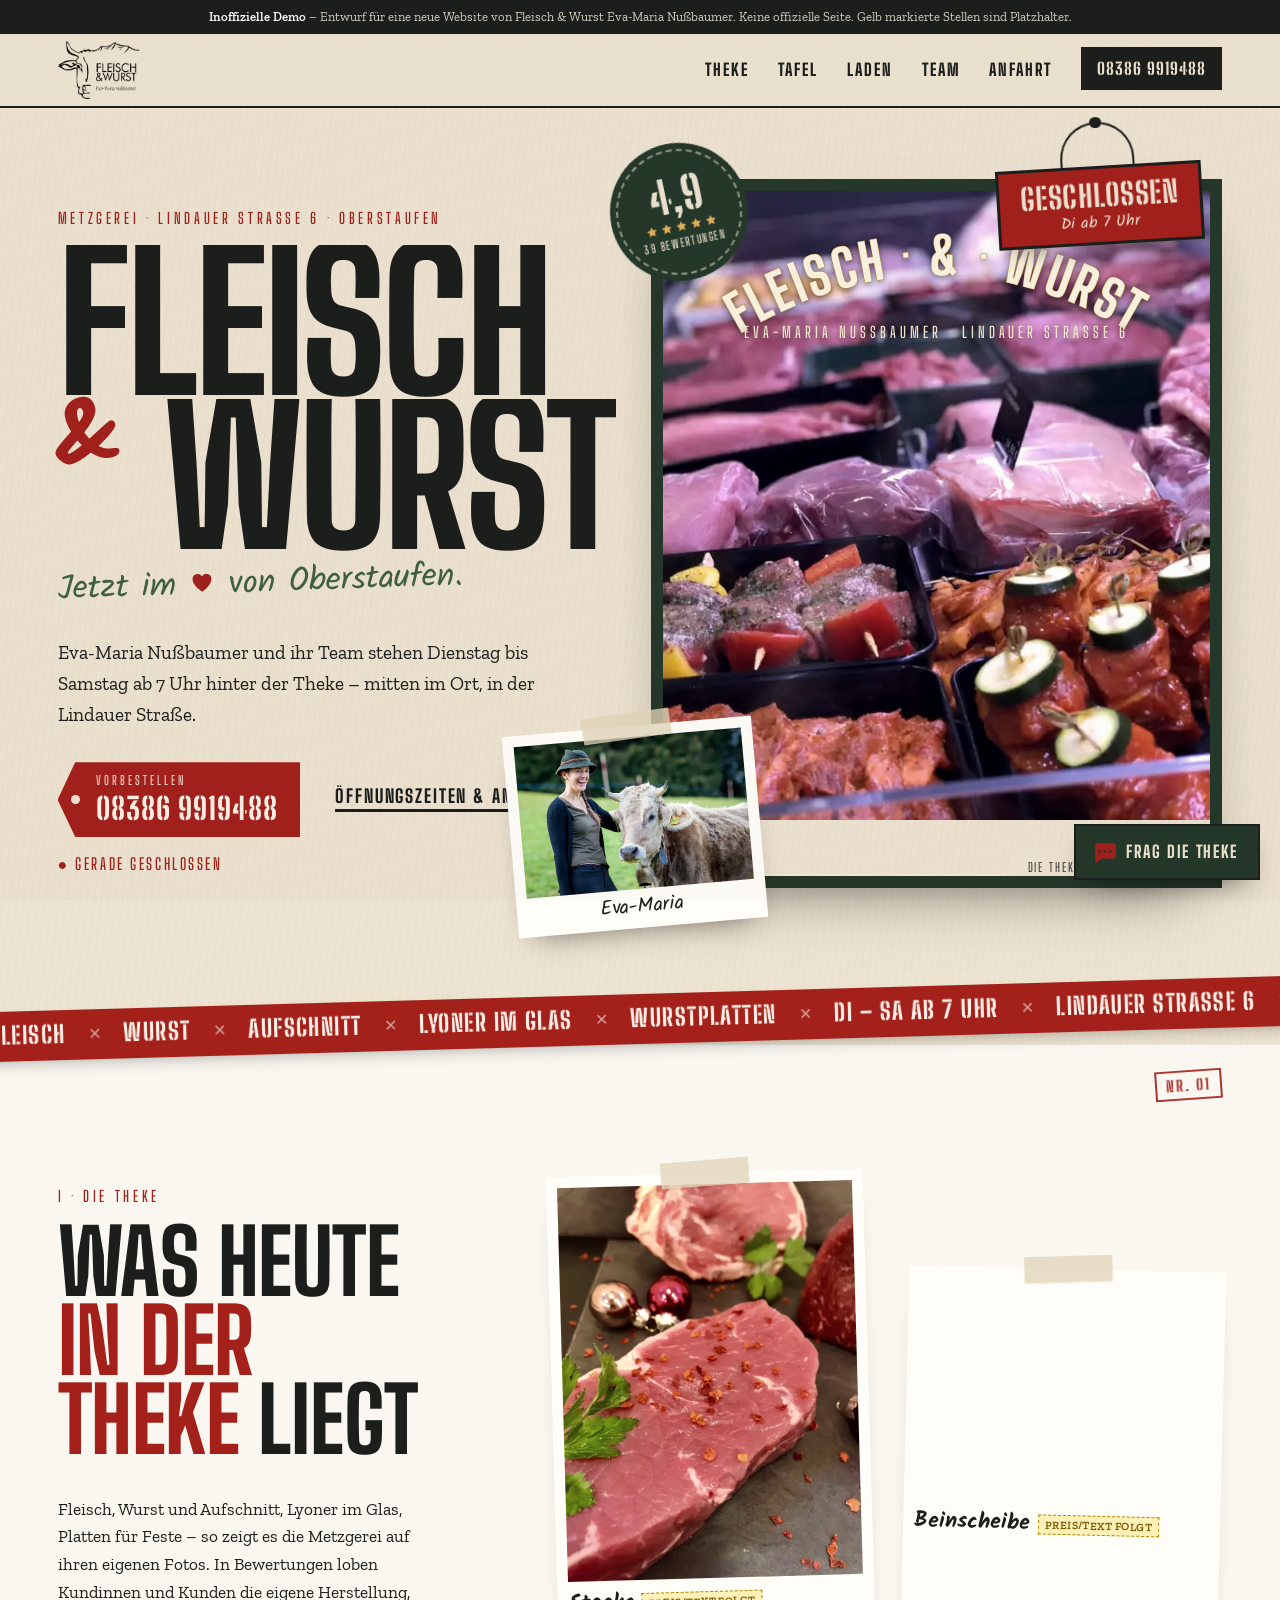
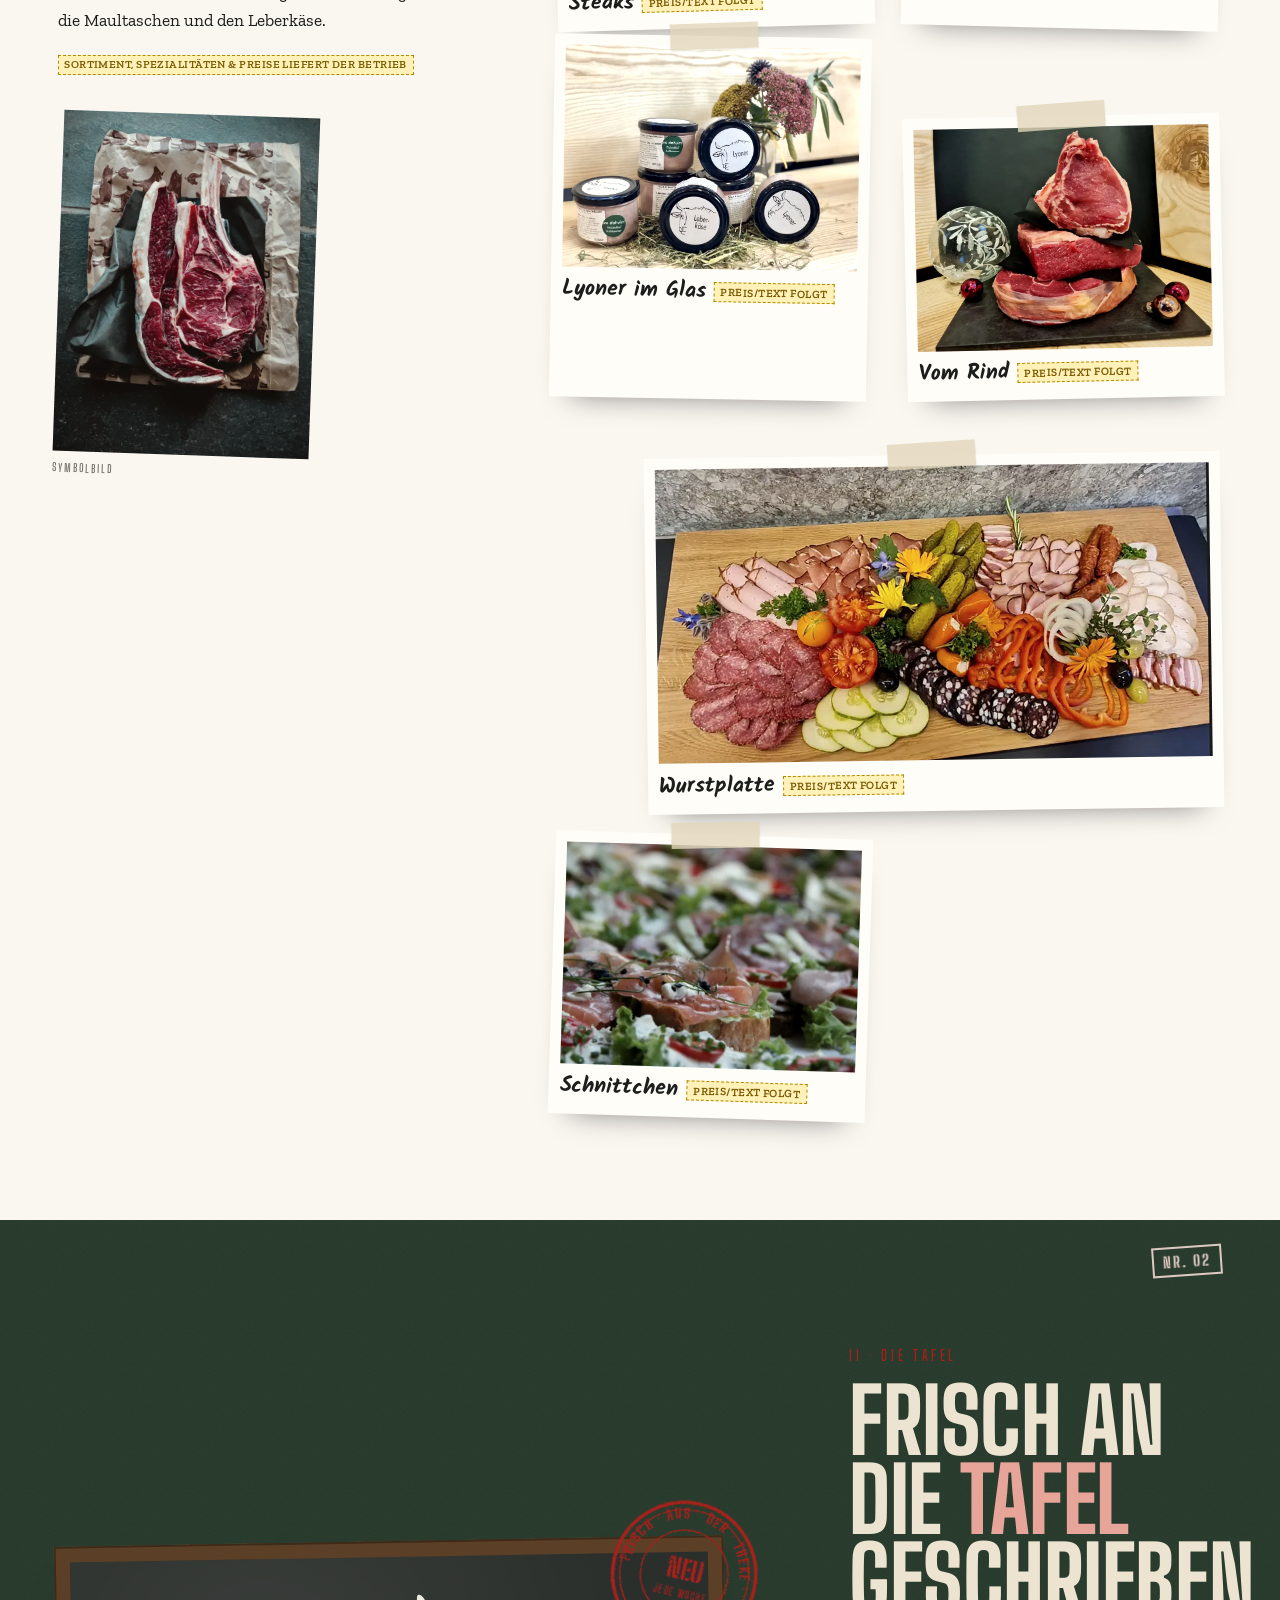
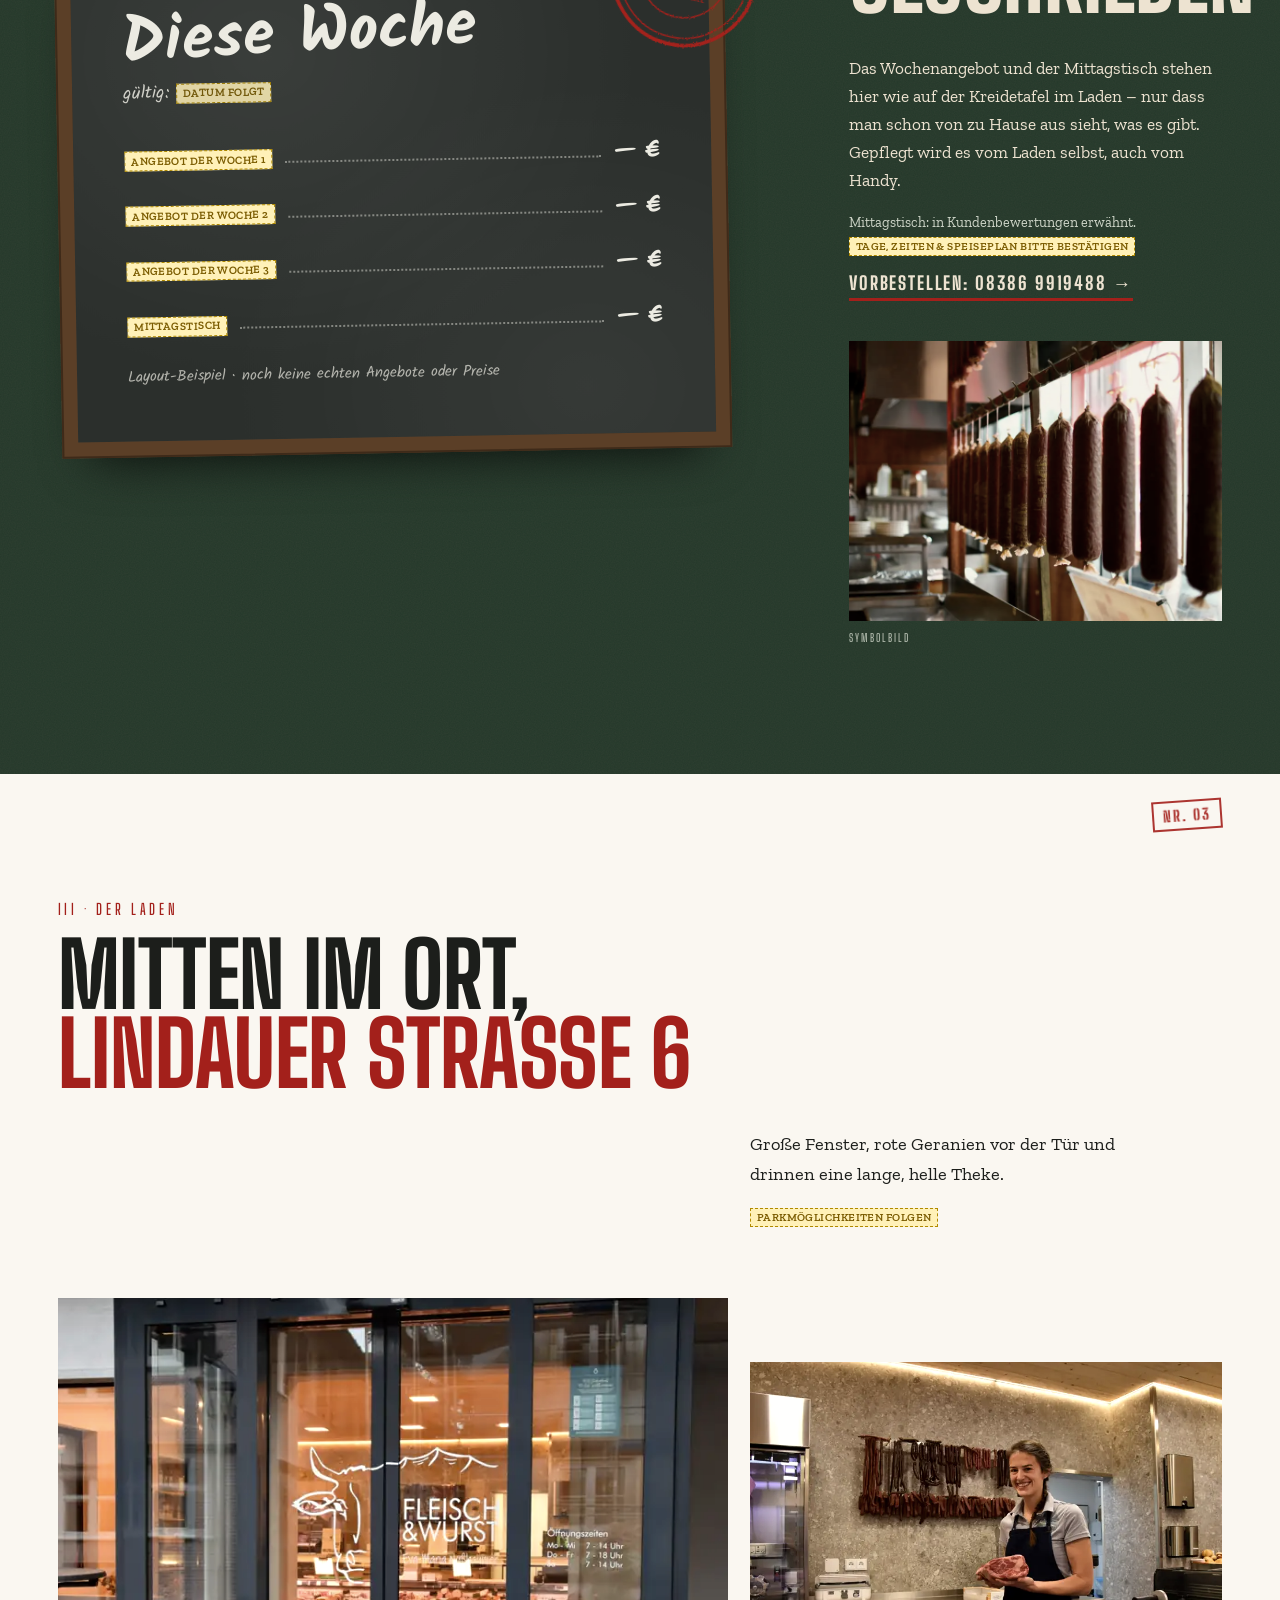
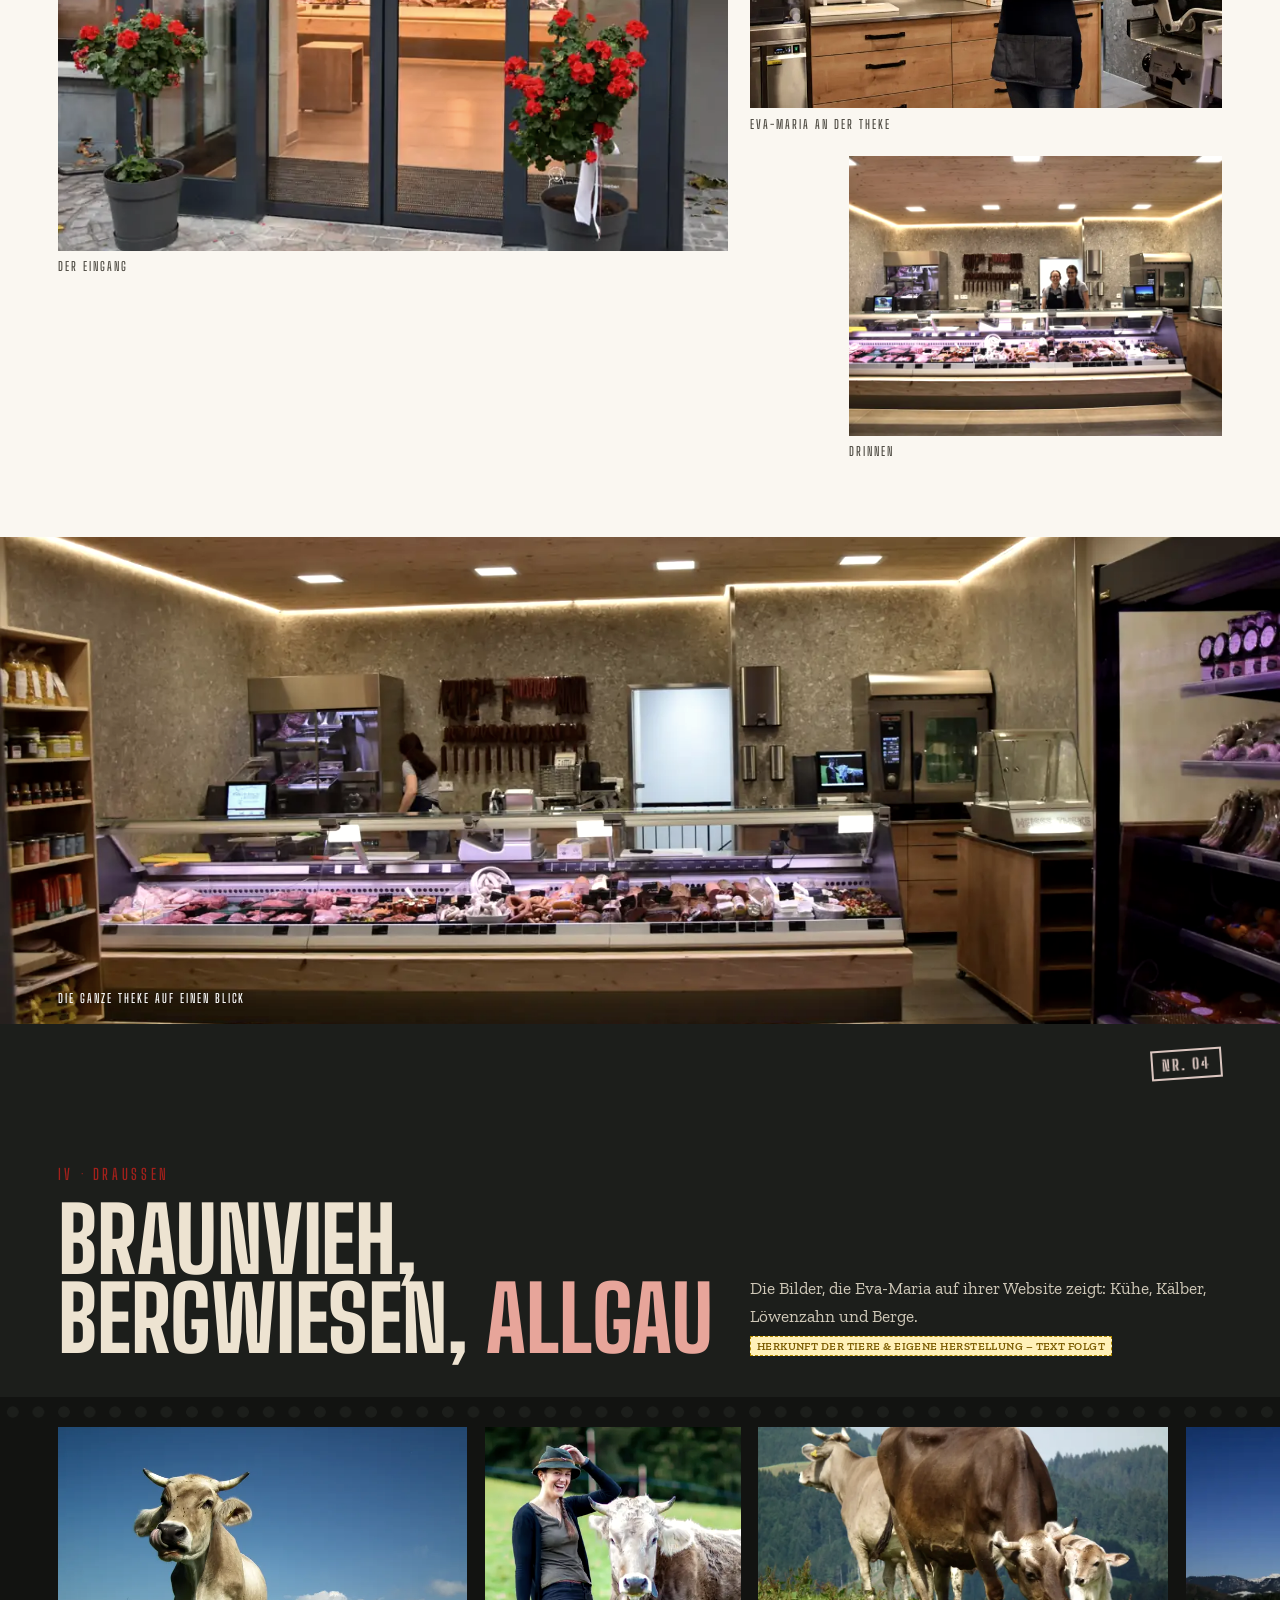
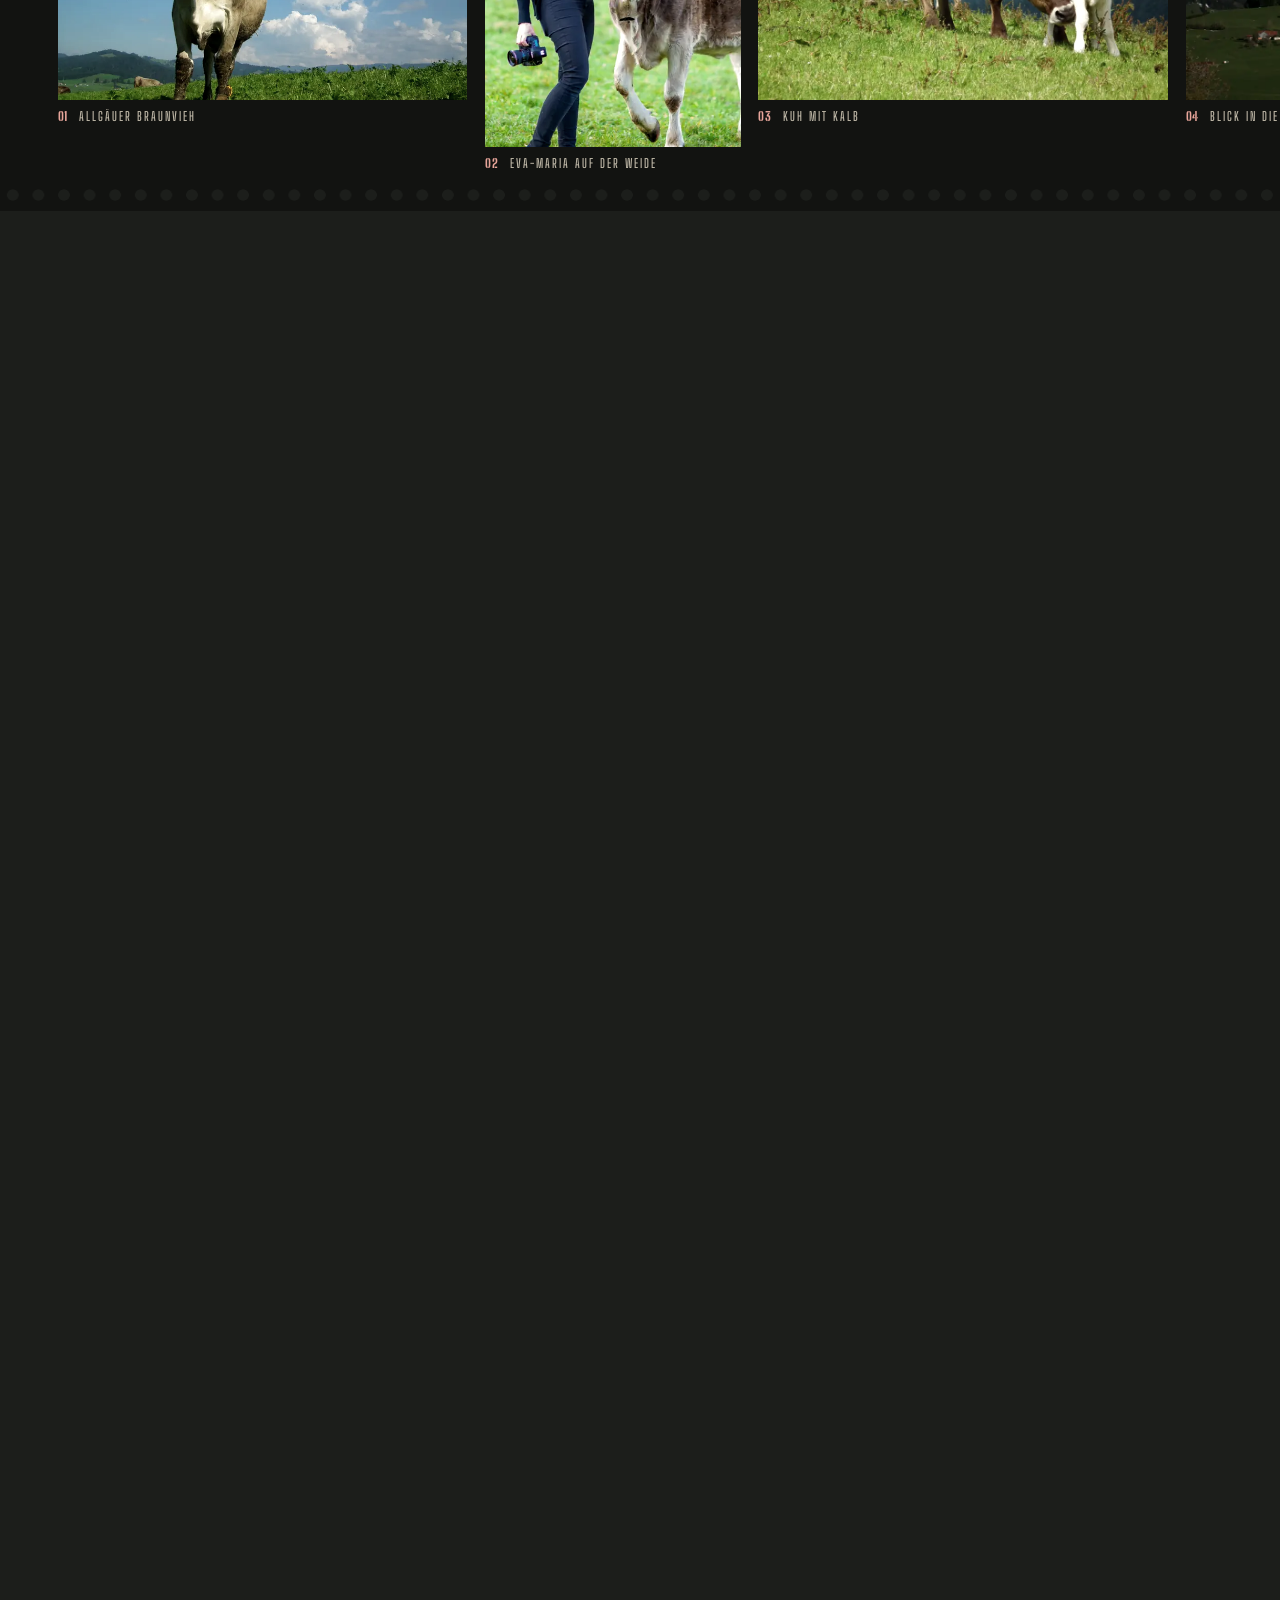
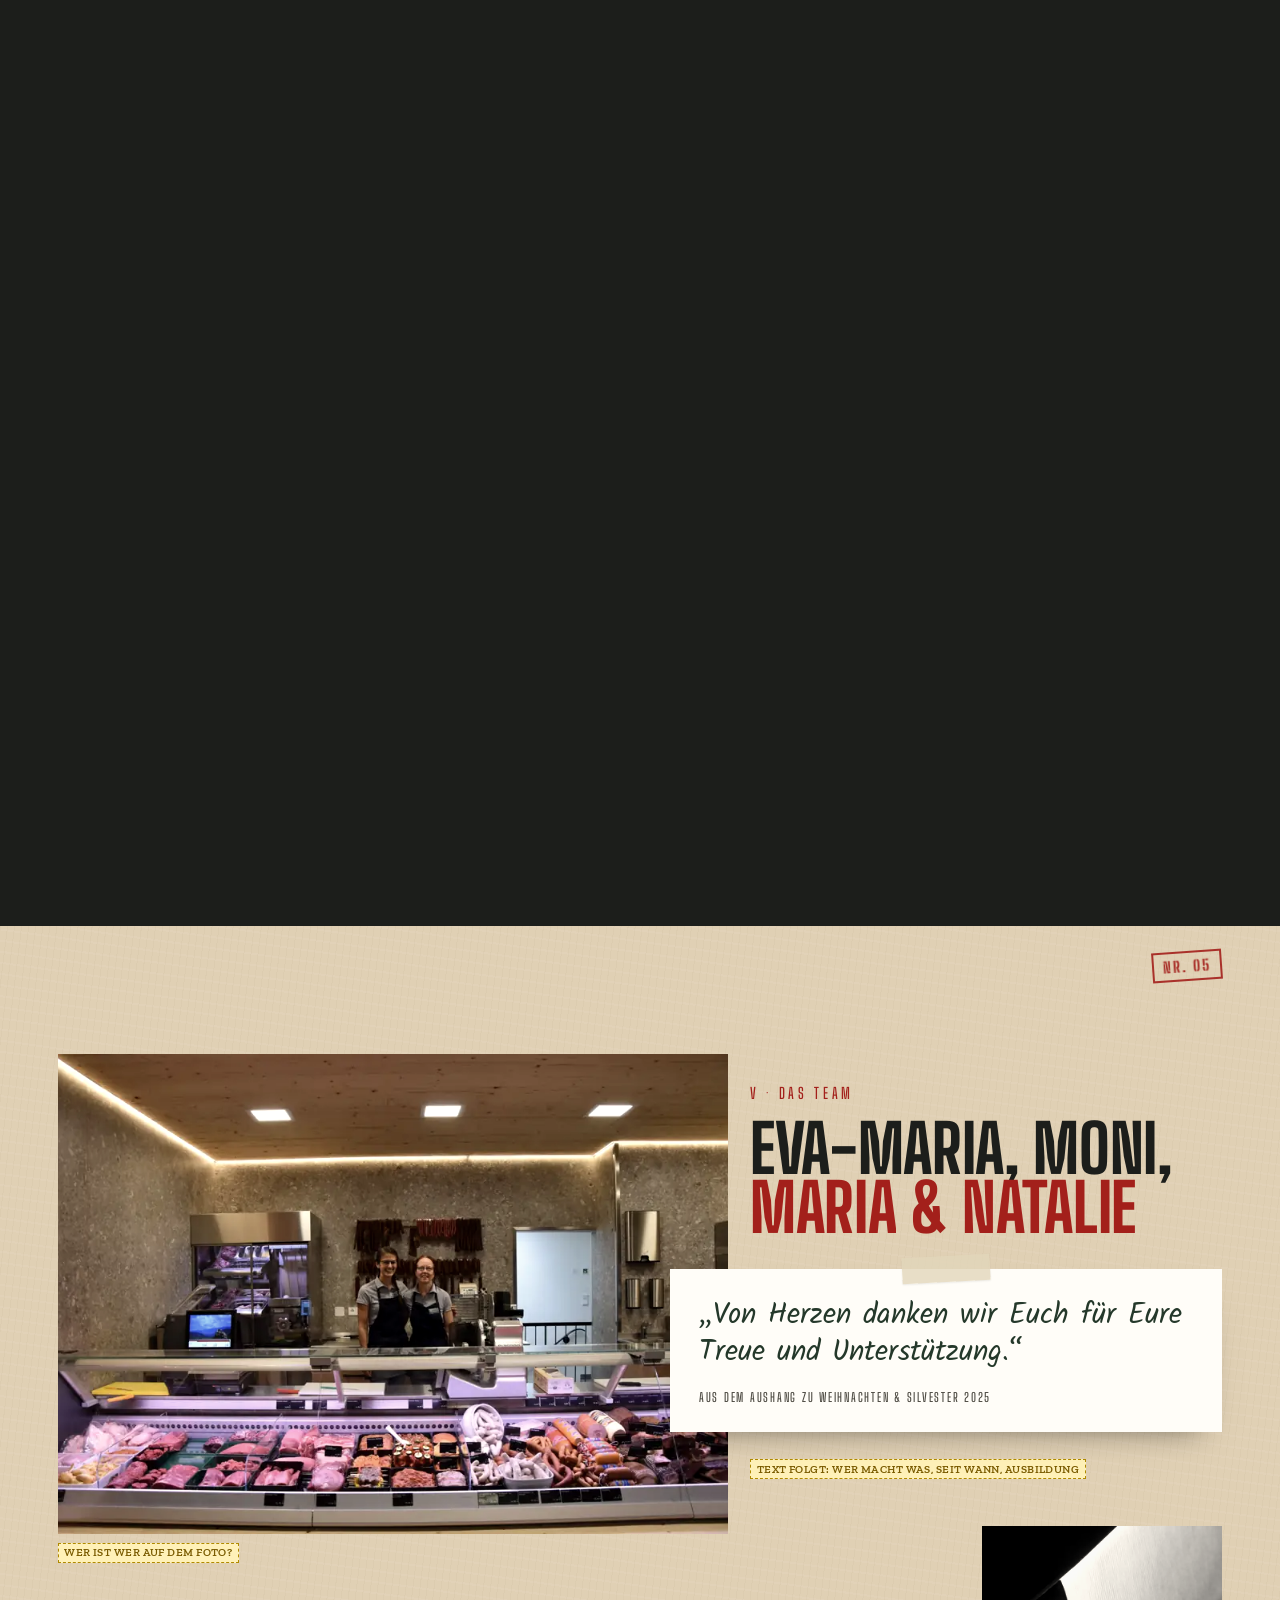
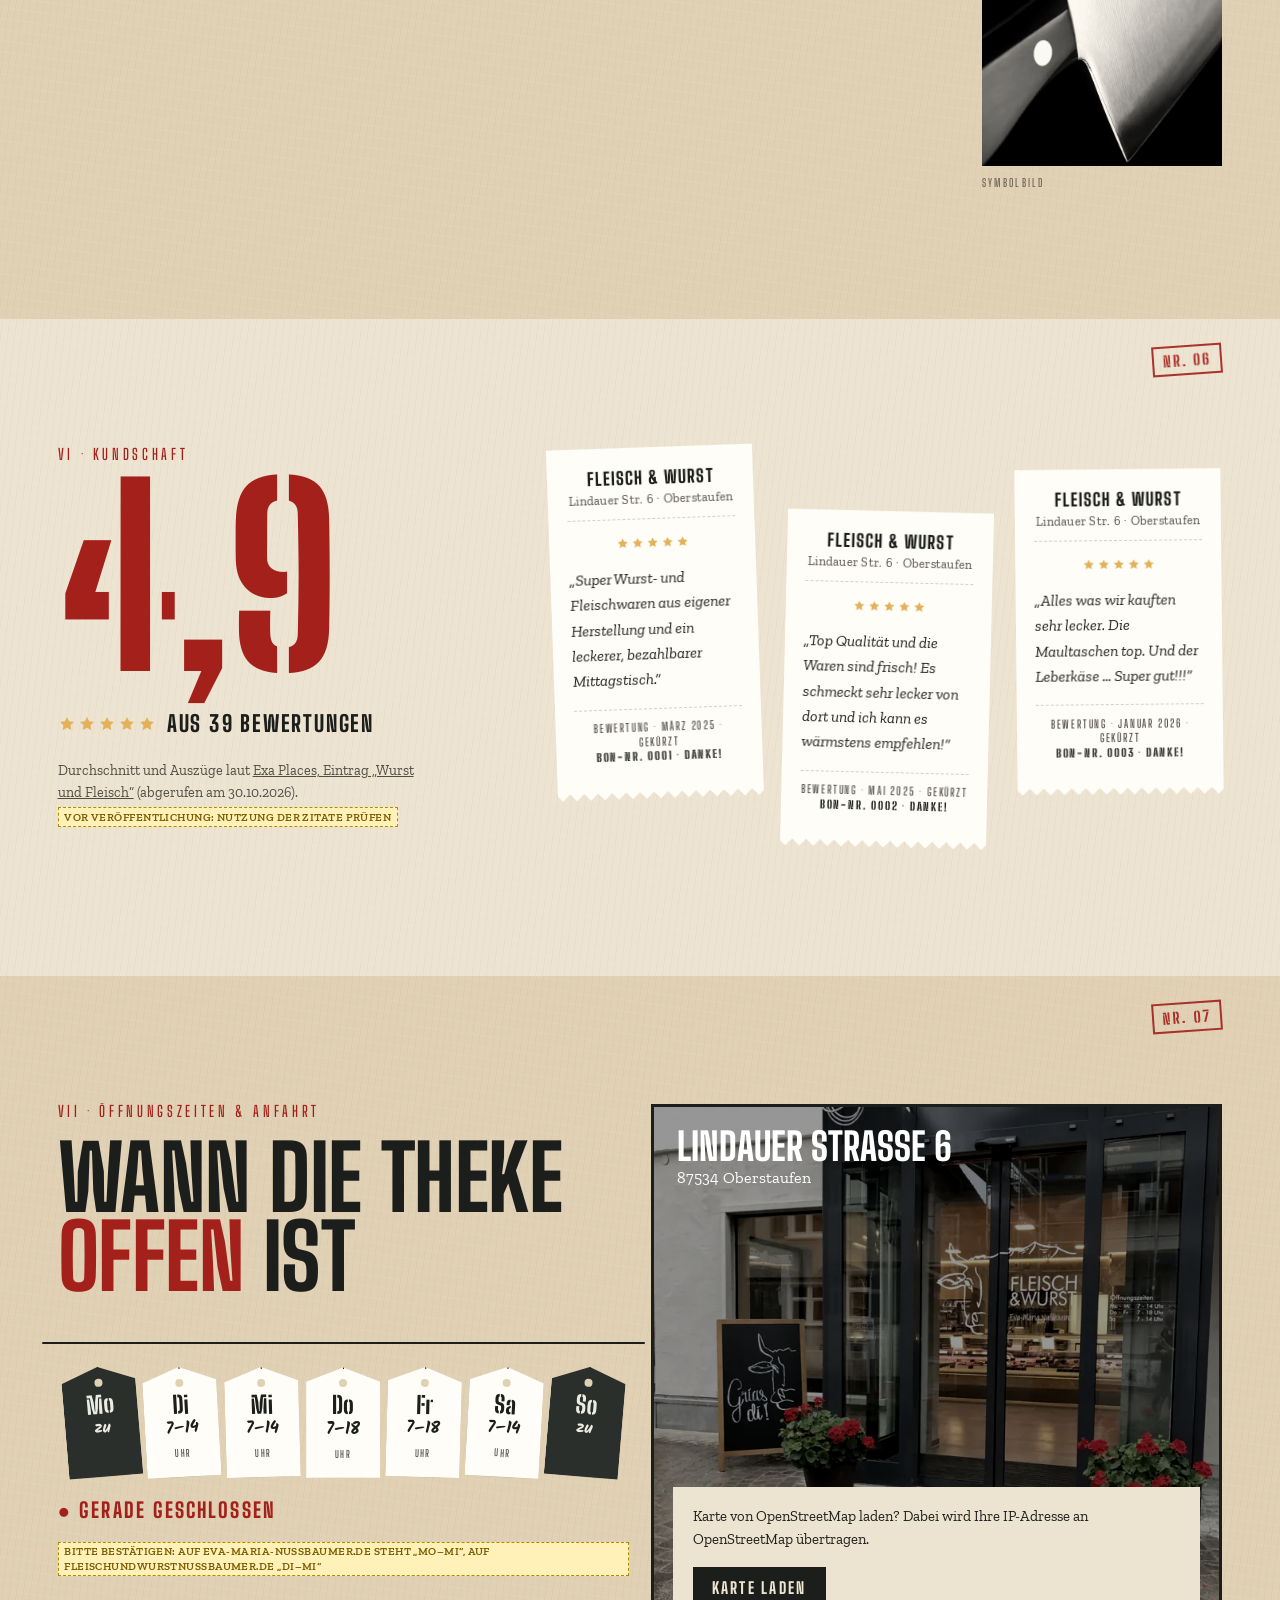
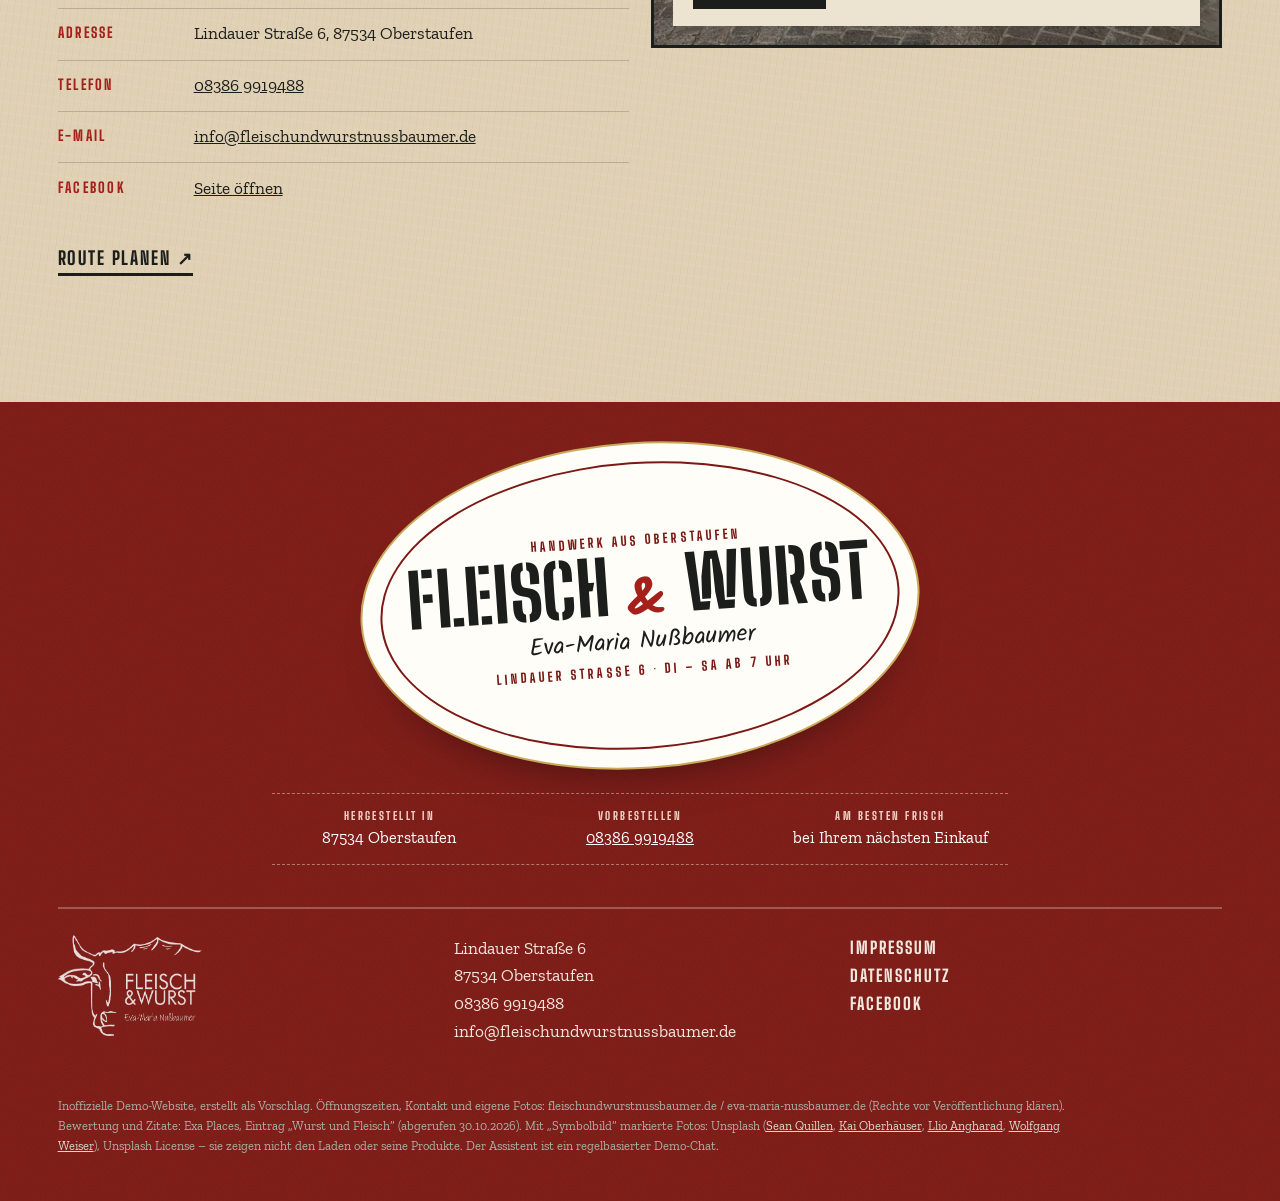
==== index.html @ e652a4a7 "Demo-Vorschau" ====
<!doctype html>
<html lang="de">
<head>
<meta charset="utf-8">
<meta name="viewport" content="width=device-width, initial-scale=1">
<title>Fleisch &amp; Wurst Eva-Maria Nußbaumer – Metzgerei in Oberstaufen (Demo)</title>
<meta name="description" content="Metzgerei Fleisch &amp; Wurst Eva-Maria Nußbaumer, Lindauer Straße 6, Oberstaufen. Theke, Wochenangebot, Öffnungszeiten und Anfahrt.">
<meta name="robots" content="noindex, nofollow">
<meta name="theme-color" content="#24382a">
<link rel="icon" href="img/favicon.svg" type="image/svg+xml">
<link rel="preload" href="fonts/big-shoulders-display-latin-800-normal.woff2" as="font" type="font/woff2" crossorigin>
<link rel="stylesheet" href="css/fonts.css">
<link rel="stylesheet" href="css/style.css">
<link rel="stylesheet" href="chatbot/chatbot.css">
<link rel="stylesheet" href="css/premium.css">
<script>document.documentElement.classList.add('js')</script>
<script>try{if(!matchMedia('(prefers-reduced-motion: reduce)').matches&&!sessionStorage.getItem('demo-intro'))document.documentElement.classList.add('intro-on')}catch(e){}</script>
<script type="application/ld+json">
{"@context":"https://schema.org","@type":"ButcherShop","name":"Fleisch & Wurst Eva-Maria Nußbaumer","telephone":"+49 8386 9919488","email":"info@fleischundwurstnussbaumer.de",
"address":{"@type":"PostalAddress","streetAddress":"Lindauer Straße 6","postalCode":"87534","addressLocality":"Oberstaufen","addressCountry":"DE"},
"geo":{"@type":"GeoCoordinates","latitude":47.5548509,"longitude":10.021489},
"openingHoursSpecification":[{"@type":"OpeningHoursSpecification","dayOfWeek":["Tuesday","Wednesday","Saturday"],"opens":"07:00","closes":"14:00"},
{"@type":"OpeningHoursSpecification","dayOfWeek":["Thursday","Friday"],"opens":"07:00","closes":"18:00"}]}
</script>
</head>
<body id="top" data-fx data-cursor>
<svg width="0" height="0" style="position:absolute" aria-hidden="true" focusable="false">
<defs><filter id="ink"><feTurbulence type="fractalNoise" baseFrequency=".9" numOctaves="2" seed="4" result="n"/><feDisplacementMap in="SourceGraphic" in2="n" scale="2.8"/></filter>
<filter id="chalk"><feTurbulence type="fractalNoise" baseFrequency="1.6" numOctaves="2" seed="9" result="n"/><feColorMatrix in="n" type="matrix" values="0 0 0 0 0  0 0 0 0 0  0 0 0 0 0  0 0 0 -1.4 1.25" result="m"/><feComposite in="SourceGraphic" in2="m" operator="in"/></filter></defs>
<symbol id="i-star" viewBox="0 0 24 24"><path fill="currentColor" d="m12 2.6 2.8 5.8 6.4.9-4.6 4.5 1.1 6.3L12 17.1 6.3 20.1l1.1-6.3L2.8 9.3l6.4-.9z"/></symbol>
<symbol id="i-herz" viewBox="0 0 24 24"><path fill="currentColor" d="M12 20.5S3.5 15.3 3.5 9.2A4.6 4.6 0 0 1 12 6.6a4.6 4.6 0 0 1 8.5 2.6c0 6.1-8.5 11.3-8.5 11.3z"/></symbol>
</svg>
<div class="intro" data-intro="1300" role="presentation">
  <div class="intro-shutter"><span class="intro-sch">Fleisch &amp; Wurst</span><span class="intro-sch2">Lindauer Straße 6 · Oberstaufen</span></div>
  <div class="intro-offen" aria-hidden="true"><span class="io-cord"></span><span class="io-board">Grüß Gott</span></div>
  <button class="intro-skip" type="button">Überspringen</button>
</div>
<div class="tag-ind" data-chapter-ind aria-hidden="true"><span class="ti-hole"></span><span class="ti-no">Nr. <b data-ch-no>01</b></span><span class="ti-l" data-ch-label>Theke</span></div>
<div class="demo-banner" role="note"><strong>Inoffizielle Demo</strong> – Entwurf für eine neue Website von Fleisch &amp; Wurst Eva-Maria Nußbaumer. Keine offizielle Seite. Gelb markierte Stellen sind Platzhalter.</div>
<header class="site-header">
  <a class="brand" href="index.html#top" aria-label="Fleisch &amp; Wurst Eva-Maria Nußbaumer – Startseite"><img src="img/logo.png" alt="" width="427" height="300"><span class="sr-only">Fleisch &amp; Wurst Eva-Maria Nußbaumer</span></a>
  <nav class="nav" aria-label="Hauptnavigation">
    <button class="nav-toggle" aria-expanded="false" aria-controls="nav-list"><span class="sr-only">Menü</span><span></span><span></span><span></span></button>
    <ul id="nav-list">
      <li><a href="index.html#theke">Theke</a></li>
      <li><a href="index.html#tafel">Tafel</a></li>
      <li><a href="index.html#laden">Laden</a></li>
      <li><a href="index.html#team">Team</a></li>
      <li><a href="index.html#anfahrt">Anfahrt</a></li>
      <li class="nav-tel"><a href="tel:+4983869919488">08386 9919488</a></li>
    </ul>
  </nav>
</header>
<main>
<section class="hero" data-hero>
  <div class="hero-grid">
    <div class="hero-text">
      <p class="kicker">Metzgerei <span>·</span> Lindauer Straße 6 <span>·</span> Oberstaufen</p>
      <h1 data-split><span class="h-1">Fleisch</span> <span class="h-amp">&amp;</span> <span class="h-2">Wurst</span></h1>
      <p class="hand">Jetzt im <svg class="herz" aria-hidden="true"><use href="#i-herz"/></svg> von Oberstaufen.</p>
      <p class="lead">Eva-Maria Nußbaumer und ihr Team stehen Dienstag bis Samstag ab 7 Uhr hinter der Theke – mitten im Ort, in der Lindauer Straße.</p>
      <div class="hero-cta">
        <a class="tag-cta magnetic" href="tel:+4983869919488" data-cursor-label="anrufen"><small>Vorbestellen</small>08386 9919488</a>
        <a class="arrow-link" href="#anfahrt">Öffnungszeiten &amp; Anfahrt <span aria-hidden="true">↘</span></a>
      </div>
      <p class="hero-open" data-hours='{"2":[7,14],"3":[7,14],"4":[7,18],"5":[7,18],"6":[7,14]}'></p>
    </div>
    <figure class="hero-photo schaufenster" data-clip>
      <svg class="sf-schrift" viewBox="0 0 600 170" aria-hidden="true"><defs><path id="sfArc" d="M60 150 Q300 10 540 150"/></defs><text><textPath href="#sfArc" startOffset="50%" text-anchor="middle">Fleisch · &amp; · Wurst</textPath></text><text x="300" y="158" text-anchor="middle" class="sf-klein">Eva-Maria Nußbaumer · Lindauer Straße 6</text></svg>
      <span class="sf-glas" aria-hidden="true"></span>
      <img src="img/auslage.webp" srcset="img/auslage-800.webp 900w, img/auslage.webp 1600w" sizes="(min-width:900px) 58vw, 100vw" alt="Gut gefüllte Fleischtheke mit Steaks, Braten und Spießen" width="1600" height="1200" fetchpriority="high" decoding="async" data-parallax=".06">
      <figcaption>Die Theke · Lindauer Straße 6</figcaption>
    </figure>
    <figure class="hero-polaroid" data-reveal>
      <img src="img/eva-maria-kuh.webp" alt="Eva-Maria Nußbaumer mit Trachtenhut neben einer Braunvieh-Kuh" width="800" height="533" fetchpriority="high" decoding="async">
      <figcaption>Eva-Maria</figcaption>
    </figure>
    <a class="hero-rating" href="https://exa.ai/library/place/d8dhywfvkd9" target="_blank" rel="noopener" data-stamp>
      <span class="hr-num">4,9</span><span class="hr-st"><svg class="st" aria-hidden="true"><use href="#i-star"/></svg><svg class="st" aria-hidden="true"><use href="#i-star"/></svg><svg class="st" aria-hidden="true"><use href="#i-star"/></svg><svg class="st" aria-hidden="true"><use href="#i-star"/></svg><svg class="st" aria-hidden="true"><use href="#i-star"/></svg></span><span class="hr-t">39 Bewertungen</span>
    </a>
    <div class="sign" data-sign='{"2":[7,14],"3":[7,14],"4":[7,18],"5":[7,18],"6":[7,14]}' aria-live="polite">
      <span class="sign-cord" aria-hidden="true"></span>
      <span class="sign-board"><span class="sign-state">Di – Sa</span><span class="sign-sub">ab 7 Uhr</span></span>
    </div>
  </div>
</section>

<div class="tape" aria-hidden="true"><div class="tape-track"><span>Fleisch</span><i aria-hidden="true">✕</i><span>Wurst</span><i aria-hidden="true">✕</i><span>Aufschnitt</span><i aria-hidden="true">✕</i><span>Lyoner im Glas</span><i aria-hidden="true">✕</i><span>Wurstplatten</span><i aria-hidden="true">✕</i><span>Di – Sa ab 7 Uhr</span><i aria-hidden="true">✕</i><span>Lindauer Straße 6</span><i aria-hidden="true">✕</i><span>Oberstaufen</span><i aria-hidden="true">✕</i><span>Fleisch</span><i aria-hidden="true">✕</i><span>Wurst</span><i aria-hidden="true">✕</i><span>Aufschnitt</span><i aria-hidden="true">✕</i><span>Lyoner im Glas</span><i aria-hidden="true">✕</i><span>Wurstplatten</span><i aria-hidden="true">✕</i><span>Di – Sa ab 7 Uhr</span><i aria-hidden="true">✕</i><span>Lindauer Straße 6</span><i aria-hidden="true">✕</i><span>Oberstaufen</span><i aria-hidden="true">✕</i></div></div>

<section id="theke" class="theke" data-chapter="Theke" data-ch-no="01">
  <div class="wrap theke-grid">
    <div class="theke-text">
      <p class="kicker">I · Die Theke</p>
      <h2 data-split>Was heute <em>in der Theke</em> liegt</h2>
      <p>Fleisch, Wurst und Aufschnitt, Lyoner im Glas, Platten für Feste – so zeigt es die Metzgerei auf ihren eigenen Fotos. In Bewertungen loben Kundinnen und Kunden die eigene Herstellung, die Maultaschen und den Leberkäse.</p>
      <p class="note"><span class="ph">Sortiment, Spezialitäten &amp; Preise liefert der Betrieb</span></p>
      <figure class="theke-stock" data-clip><img class="stock" src="img/stock/fleisch-papier.webp" srcset="img/stock/fleisch-papier-800.webp 600w, img/stock/fleisch-papier.webp 1067w" sizes="(min-width:900px) 24vw, 60vw" alt="Rohes Fleischstück auf Papier" width="1067" height="1600" loading="lazy" decoding="async"><figcaption><span class="sym">Symbolbild</span></figcaption></figure>
    </div>
    <div class="cuts">
      <figure class="cut w-a" data-reveal>
        <a href="img/fleisch-3.webp" data-lightbox="theke" data-caption="Steaks"><img src="img/fleisch-3.webp" srcset="img/fleisch-3-800.webp 675w, img/fleisch-3.webp 1200w" sizes="(min-width:900px) 34vw, 90vw" alt="Rindersteaks mit Kräutern angerichtet" width="1200" height="1600" loading="lazy" decoding="async"></a>
        <figcaption><span class="tag">Steaks</span> <span class="ph">Preis/Text folgt</span></figcaption>
      </figure>
      <figure class="cut w-b" data-reveal>
        <a href="img/fleisch-4.webp" data-lightbox="theke" data-caption="Beinscheibe"><img src="img/fleisch-4.webp" srcset="img/fleisch-4-800.webp 900w, img/fleisch-4.webp 922w" sizes="(min-width:900px) 34vw, 90vw" alt="Beinscheibe mit Pfefferkörnern auf Schieferplatte" width="922" height="795" loading="lazy" decoding="async"></a>
        <figcaption><span class="tag">Beinscheibe</span> <span class="ph">Preis/Text folgt</span></figcaption>
      </figure>
      <figure class="cut w-c" data-reveal>
        <a href="img/lyoner-glas.webp" data-lightbox="theke" data-caption="Lyoner im Glas"><img src="img/lyoner-glas.webp" srcset="img/lyoner-glas-800.webp 900w, img/lyoner-glas.webp 1600w" sizes="(min-width:900px) 34vw, 90vw" alt="Lyoner im Glas mit Etikett von Fleisch &amp; Wurst" width="1600" height="1200" loading="lazy" decoding="async"></a>
        <figcaption><span class="tag">Lyoner im Glas</span> <span class="ph">Preis/Text folgt</span></figcaption>
      </figure>
      <figure class="cut w-d" data-reveal>
        <a href="img/fleisch-5.webp" data-lightbox="theke" data-caption="Vom Rind"><img src="img/fleisch-5.webp" srcset="img/fleisch-5-800.webp 900w, img/fleisch-5.webp 1600w" sizes="(min-width:900px) 34vw, 90vw" alt="Rindfleischstücke angerichtet auf einer Platte" width="1600" height="1200" loading="lazy" decoding="async"></a>
        <figcaption><span class="tag">Vom Rind</span> <span class="ph">Preis/Text folgt</span></figcaption>
      </figure>
      <figure class="cut w-e" data-reveal>
        <a href="img/wurstplatte.webp" data-lightbox="theke" data-caption="Wurstplatte"><img src="img/wurstplatte.webp" srcset="img/wurstplatte-800.webp 900w, img/wurstplatte.webp 1179w" sizes="(min-width:900px) 34vw, 90vw" alt="Wurstplatte mit Salami, Schinken, Gemüse und Blüten" width="1179" height="703" loading="lazy" decoding="async"></a>
        <figcaption><span class="tag">Wurstplatte</span> <span class="ph">Preis/Text folgt</span></figcaption>
      </figure>
      <figure class="cut w-f" data-reveal>
        <a href="img/schnittchen.webp" data-lightbox="theke" data-caption="Schnittchen"><img src="img/schnittchen.webp" srcset="img/schnittchen-800.webp 900w, img/schnittchen.webp 1600w" sizes="(min-width:900px) 34vw, 90vw" alt="Belegte Schnittchen, dicht an dicht" width="1600" height="1067" loading="lazy" decoding="async"></a>
        <figcaption><span class="tag">Schnittchen</span> <span class="ph">Preis/Text folgt</span></figcaption>
      </figure>
    </div>
  </div>
</section>

<section id="tafel" class="tafel" data-chapter="Tafel" data-ch-no="02">
  <div class="wrap tafel-grid">
    <div class="board" data-reveal>
      <div class="board-in">
        <p class="board-title">Diese Woche</p>
        <p class="board-date">gültig: <span class="ph">Datum folgt</span></p>
        <ul class="board-list"><li class="chalk-line" style="--i:0"><span class="ph">Angebot der Woche 1</span><span class="dots"></span><span class="cp">— €</span></li><li class="chalk-line" style="--i:1"><span class="ph">Angebot der Woche 2</span><span class="dots"></span><span class="cp">— €</span></li><li class="chalk-line" style="--i:2"><span class="ph">Angebot der Woche 3</span><span class="dots"></span><span class="cp">— €</span></li><li class="chalk-line" style="--i:3"><span class="ph">Mittagstisch</span><span class="dots"></span><span class="cp">— €</span></li></ul>
        <p class="board-foot">Layout-Beispiel · noch keine echten Angebote oder Preise</p>
      </div>
      <div class="board-stamp" data-stamp><svg class="stamp" viewBox="0 0 170 170" role="img" aria-label="NEU – FRISCH · AUS · DER · THEKE · ">
  <defs><path id="spw" d="M85 85m-62 0a62 62 0 1 1 124 0a62 62 0 1 1-124 0"/></defs>
  <g filter="url(#ink)" fill="none" stroke="currentColor"><circle cx="85" cy="85" r="80" stroke-width="4"/><circle cx="85" cy="85" r="72" stroke-width="1.5"/><circle cx="85" cy="85" r="49" stroke-width="1.5"/></g>
  <g filter="url(#ink)" fill="currentColor"><text font-family="Stencil,Impact,sans-serif" font-weight="800" font-size="15.5" letter-spacing="2.2"><textPath href="#spw">FRISCH · AUS · DER · THEKE · </textPath></text>
  <text x="85" y="92" text-anchor="middle" font-family="Stencil,Impact,sans-serif" font-weight="800" font-size="30">NEU</text>
  <text x="85" y="112" text-anchor="middle" font-family="Shoulders,Impact,sans-serif" font-weight="600" font-size="12" letter-spacing="1.6">JEDE WOCHE</text></g>
</svg></div>
    </div>
    <div class="tafel-text">
      <p class="kicker">II · Die Tafel</p>
      <h2 data-split>Frisch an die <em>Tafel</em> geschrieben</h2>
      <p>Das Wochenangebot und der Mittagstisch stehen hier wie auf der Kreidetafel im Laden – nur dass man schon von zu Hause aus sieht, was es gibt. Gepflegt wird es vom Laden selbst, auch vom Handy.</p>
      <p class="note">Mittagstisch: in Kundenbewertungen erwähnt. <span class="ph">Tage, Zeiten &amp; Speiseplan bitte bestätigen</span></p>
      <a class="arrow-link light" href="tel:+4983869919488">Vorbestellen: 08386 9919488 <span aria-hidden="true">→</span></a>
      <figure class="tafel-photo" data-clip style="--clip-bg:var(--chalk)"><img class="stock" src="img/stock/salami-reihe.webp" srcset="img/stock/salami-reihe-800.webp 900w, img/stock/salami-reihe.webp 1600w" sizes="(min-width:900px) 30vw, 90vw" alt="Salamis hängen in einer Reihe" width="1600" height="1067" loading="lazy" decoding="async" data-parallax=".05"><figcaption><span class="sym">Symbolbild</span></figcaption></figure>
    </div>
  </div>
</section>

<section id="laden" class="laden" data-chapter="Laden" data-ch-no="03">
  <div class="wrap">
    <div class="laden-head">
      <p class="kicker">III · Der Laden</p>
      <h2 data-split>Mitten im Ort, <em>Lindauer Straße 6</em></h2>
      <p>Große Fenster, rote Geranien vor der Tür und drinnen eine lange, helle Theke.</p>
      <p class="note"><span class="ph">Parkmöglichkeiten folgen</span></p>
    </div>
    <div class="laden-grid">
      <figure class="l1" data-clip><a href="img/laden-aussen.webp" data-lightbox="laden" data-caption="Der Laden von außen"><img src="img/laden-aussen.webp" srcset="img/laden-aussen-800.webp 900w, img/laden-aussen.webp 1600w" sizes="(min-width:900px) 52vw, 100vw" alt="Ladeneingang mit großen Glastüren und roten Geranien" width="1600" height="1067" loading="lazy" decoding="async"></a><figcaption>Der Eingang</figcaption></figure>
      <figure class="l2" data-clip><a href="img/eva-theke.webp" data-lightbox="laden" data-caption="Eva-Maria an der Theke"><img src="img/eva-theke.webp" srcset="img/eva-theke-800.webp 900w, img/eva-theke.webp 1600w" sizes="(min-width:900px) 32vw, 100vw" alt="Eva-Maria Nußbaumer mit Schürze an der Theke" width="1600" height="1067" loading="lazy" decoding="async"></a><figcaption>Eva-Maria an der Theke</figcaption></figure>
      <figure class="l3" data-clip><a href="img/laden-innen.webp" data-lightbox="laden" data-caption="Der Laden von innen"><img src="img/laden-innen.webp" srcset="img/laden-innen-800.webp 900w, img/laden-innen.webp 1600w" sizes="(min-width:900px) 32vw, 100vw" alt="Ladenraum mit langer Theke und Regalen" width="1600" height="1067" loading="lazy" decoding="async"></a><figcaption>Drinnen</figcaption></figure>
    </div>
  </div>
  <figure class="laden-band" data-clip><img src="img/laden-regal.webp" srcset="img/laden-regal-800.webp 900w, img/laden-regal.webp 1600w" sizes="100vw" alt="Blick durch den Laden auf die lange Theke, links ein Regal mit Gläsern" width="1600" height="1067" loading="lazy" decoding="async" data-parallax=".04"><figcaption>Die ganze Theke auf einen Blick</figcaption></figure>
</section>

<section id="allgaeu" class="film" data-chapter="Allgäu" data-ch-no="04" data-film>
  <div class="film-sticky">
    <div class="wrap film-head">
      <p class="kicker">IV · Draußen</p>
      <h2 data-split>Braunvieh, Bergwiesen, <em>Allgäu</em></h2>
      <p>Die Bilder, die Eva-Maria auf ihrer Website zeigt: Kühe, Kälber, Löwenzahn und Berge. <span class="ph">Herkunft der Tiere &amp; eigene Herstellung – Text folgt</span></p>
    </div>
    <div class="film-track" tabindex="0" aria-label="Bilderstreifen Allgäu">
        <figure class="frame f0"><img src="img/kuh-berg.webp" srcset="img/kuh-berg-800.webp 800w, img/kuh-berg.webp 1920w" sizes="(min-width:900px) 38vw, 82vw" alt="Braunvieh-Kuh auf der Weide vor blauem Himmel" width="1920" height="1440" loading="lazy" decoding="async"><figcaption><b>01</b> Allgäuer Braunvieh</figcaption></figure>
        <figure class="frame f1"><img src="img/eva-kuh-2.webp" alt="Eva-Maria Nußbaumer mit Trachtenhut lacht neben einer Kuh" width="800" height="533" loading="lazy" decoding="async"><figcaption><b>02</b> Eva-Maria auf der Weide</figcaption></figure>
        <figure class="frame f2"><img src="img/kuh-kalb.webp" srcset="img/kuh-kalb-800.webp 900w, img/kuh-kalb.webp 1600w" sizes="(min-width:900px) 38vw, 82vw" alt="Kuh mit Kalb auf einer Bergwiese" width="1600" height="1200" loading="lazy" decoding="async"><figcaption><b>03</b> Kuh mit Kalb</figcaption></figure>
        <figure class="frame f0"><img src="img/panorama.webp" srcset="img/panorama-800.webp 900w, img/panorama.webp 1600w" sizes="(min-width:900px) 38vw, 82vw" alt="Weite Wiese, dahinter verschneite Berge" width="1600" height="1064" loading="lazy" decoding="async"><figcaption><b>04</b> Blick in die Berge</figcaption></figure>
        <figure class="frame f1"><img src="img/kuh-portrait.webp" srcset="img/kuh-portrait-800.webp 900w, img/kuh-portrait.webp 1600w" sizes="(min-width:900px) 38vw, 82vw" alt="Kuh mit Hörnern im Porträt" width="1600" height="1200" loading="lazy" decoding="async"><figcaption><b>05</b> Porträt</figcaption></figure>
        <figure class="frame f2"><img src="img/loewenzahn.webp" srcset="img/loewenzahn-800.webp 900w, img/loewenzahn.webp 1600w" sizes="(min-width:900px) 38vw, 82vw" alt="Löwenzahnwiese vor Bergpanorama" width="1600" height="1200" loading="lazy" decoding="async"><figcaption><b>06</b> Frühling im Allgäu</figcaption></figure>
        <figure class="frame f0"><img class="stock" src="img/stock/kuh-bergweide.webp" srcset="img/stock/kuh-bergweide-800.webp 900w, img/stock/kuh-bergweide.webp 1600w" sizes="(min-width:900px) 38vw, 82vw" alt="Kuh auf einer steilen Bergweide" width="1600" height="1067" loading="lazy" decoding="async"><figcaption><b>07</b> Bergweide · <span class="sym">Symbolbild</span></figcaption></figure>
        <figure class="frame f1"><img src="img/eva-kuh-3.webp" alt="Eva-Maria Nußbaumer spielt mit einer Kuh auf der Wiese" width="800" height="533" loading="lazy" decoding="async"><figcaption><b>08</b> Eva-Maria</figcaption></figure>
        <figure class="frame f2"><img src="img/kuh-wiese.webp" srcset="img/kuh-wiese-800.webp 900w, img/kuh-wiese.webp 1600w" sizes="(min-width:900px) 38vw, 82vw" alt="Braunvieh-Kuh in einer Blumenwiese" width="1600" height="1067" loading="lazy" decoding="async"><figcaption><b>09</b> Sommerwiese</figcaption></figure>
    </div>
  </div>
</section>

<section id="team" class="team" data-chapter="Team" data-ch-no="05">
  <div class="wrap team-grid">
    <figure class="team-photo" data-clip><img src="img/theke-team.webp" srcset="img/theke-team-800.webp 900w, img/theke-team.webp 1600w" sizes="(min-width:900px) 55vw, 100vw" alt="Das Team hinter der Theke" width="1600" height="1067" loading="lazy" decoding="async"><figcaption><span class="ph">Wer ist wer auf dem Foto?</span></figcaption></figure>
    <div class="team-text">
      <p class="kicker">V · Das Team</p>
      <h2 data-split>Eva-Maria, Moni, <em>Maria &amp; Natalie</em></h2>
      <blockquote class="hand-note" data-reveal><p>„Von Herzen danken wir Euch für Eure Treue und Unterstützung.“</p><cite>aus dem Aushang zu Weihnachten &amp; Silvester 2025</cite></blockquote>
      <p class="note"><span class="ph">Text folgt: wer macht was, seit wann, Ausbildung</span></p>
    </div>
    <figure class="team-stock" data-reveal><img class="stock" src="img/stock/messer.webp" srcset="img/stock/messer-800.webp 900w, img/stock/messer.webp 1600w" sizes="(min-width:900px) 22vw, 60vw" alt="Ein Messer im Profil, dramatisch beleuchtet" width="1600" height="1068" loading="lazy" decoding="async"><figcaption><span class="sym">Symbolbild</span></figcaption></figure>
  </div>
</section>

<section id="stimmen" class="stimmen" data-chapter="Stimmen" data-ch-no="06">
  <div class="wrap stimmen-grid">
    <div class="stimmen-head">
      <p class="kicker">VI · Kundschaft</p>
      <p class="big-num" data-stamp>4,9</p>
      <p class="stimmen-sub"><span class="hr-st"><svg class="st" aria-hidden="true"><use href="#i-star"/></svg><svg class="st" aria-hidden="true"><use href="#i-star"/></svg><svg class="st" aria-hidden="true"><use href="#i-star"/></svg><svg class="st" aria-hidden="true"><use href="#i-star"/></svg><svg class="st" aria-hidden="true"><use href="#i-star"/></svg></span> aus 39 Bewertungen</p>
      <p class="small">Durchschnitt und Auszüge laut <a href="https://exa.ai/library/place/d8dhywfvkd9" target="_blank" rel="noopener">Exa Places, Eintrag „Wurst und Fleisch“</a> (abgerufen am 30.10.2026). <span class="ph">Vor Veröffentlichung: Nutzung der Zitate prüfen</span></p>
    </div>
    <div class="bons">
      <figure class="bon b0" data-reveal>
        <p class="bon-h">Fleisch &amp; Wurst<br><small>Lindauer Str. 6 · Oberstaufen</small></p>
        <p class="bon-st" aria-label="5 von 5 Sternen"><svg class="st" aria-hidden="true"><use href="#i-star"/></svg><svg class="st" aria-hidden="true"><use href="#i-star"/></svg><svg class="st" aria-hidden="true"><use href="#i-star"/></svg><svg class="st" aria-hidden="true"><use href="#i-star"/></svg><svg class="st" aria-hidden="true"><use href="#i-star"/></svg></p>
        <blockquote>„Super Wurst- und Fleischwaren aus eigener Herstellung und ein leckerer, bezahlbarer Mittagstisch.“</blockquote>
        <figcaption>Bewertung · März 2025 · gekürzt<br><span>Bon-Nr. 0001 · Danke!</span></figcaption>
      </figure>
      <figure class="bon b1" data-reveal>
        <p class="bon-h">Fleisch &amp; Wurst<br><small>Lindauer Str. 6 · Oberstaufen</small></p>
        <p class="bon-st" aria-label="5 von 5 Sternen"><svg class="st" aria-hidden="true"><use href="#i-star"/></svg><svg class="st" aria-hidden="true"><use href="#i-star"/></svg><svg class="st" aria-hidden="true"><use href="#i-star"/></svg><svg class="st" aria-hidden="true"><use href="#i-star"/></svg><svg class="st" aria-hidden="true"><use href="#i-star"/></svg></p>
        <blockquote>„Top Qualität und die Waren sind frisch! Es schmeckt sehr lecker von dort und ich kann es wärmstens empfehlen!“</blockquote>
        <figcaption>Bewertung · Mai 2025 · gekürzt<br><span>Bon-Nr. 0002 · Danke!</span></figcaption>
      </figure>
      <figure class="bon b2" data-reveal>
        <p class="bon-h">Fleisch &amp; Wurst<br><small>Lindauer Str. 6 · Oberstaufen</small></p>
        <p class="bon-st" aria-label="5 von 5 Sternen"><svg class="st" aria-hidden="true"><use href="#i-star"/></svg><svg class="st" aria-hidden="true"><use href="#i-star"/></svg><svg class="st" aria-hidden="true"><use href="#i-star"/></svg><svg class="st" aria-hidden="true"><use href="#i-star"/></svg><svg class="st" aria-hidden="true"><use href="#i-star"/></svg></p>
        <blockquote>„Alles was wir kauften sehr lecker. Die Maultaschen top. Und der Leberkäse … Super gut!!!“</blockquote>
        <figcaption>Bewertung · Januar 2026 · gekürzt<br><span>Bon-Nr. 0003 · Danke!</span></figcaption>
      </figure>
    </div>
  </div>
</section>

<section id="anfahrt" class="anfahrt" data-chapter="Anfahrt" data-ch-no="07">
  <div class="wrap anfahrt-grid">
    <div class="an-text">
      <p class="kicker">VII · Öffnungszeiten &amp; Anfahrt</p>
      <h2 data-split>Wann die Theke <em>offen</em> ist</h2>
      <ul class="ptags" aria-label="Öffnungszeiten"><li class="ptag off" style="--i:0"><span class="pt-d">Mo</span><span class="pt-h">zu</span></li><li class="ptag" style="--i:1"><span class="pt-d">Di</span><span class="pt-h">7–14</span><small>Uhr</small></li><li class="ptag" style="--i:2"><span class="pt-d">Mi</span><span class="pt-h">7–14</span><small>Uhr</small></li><li class="ptag" style="--i:3"><span class="pt-d">Do</span><span class="pt-h">7–18</span><small>Uhr</small></li><li class="ptag" style="--i:4"><span class="pt-d">Fr</span><span class="pt-h">7–18</span><small>Uhr</small></li><li class="ptag" style="--i:5"><span class="pt-d">Sa</span><span class="pt-h">7–14</span><small>Uhr</small></li><li class="ptag off" style="--i:6"><span class="pt-d">So</span><span class="pt-h">zu</span></li></ul>
      <p class="open-now" data-hours='{"2":[7,14],"3":[7,14],"4":[7,18],"5":[7,18],"6":[7,14]}'></p>
      <p class="note"><span class="ph">bitte bestätigen: auf eva-maria-nussbaumer.de steht „Mo–Mi“, auf fleischundwurstnussbaumer.de „Di–Mi“</span></p>
      <dl class="clist">
        <div><dt>Adresse</dt><dd>Lindauer Straße 6, 87534 Oberstaufen</dd></div>
        <div><dt>Telefon</dt><dd><a href="tel:+4983869919488">08386 9919488</a></dd></div>
        <div><dt>E-Mail</dt><dd><a href="mailto:info@fleischundwurstnussbaumer.de">info@fleischundwurstnussbaumer.de</a></dd></div>
        <div><dt>Facebook</dt><dd><a href="https://www.facebook.com/110121218015902" target="_blank" rel="noopener">Seite öffnen</a></dd></div>
      </dl>
      <a class="arrow-link" href="https://www.openstreetmap.org/?mlat=47.55485&mlon=10.02149#map=18/47.55485/10.02149" target="_blank" rel="noopener">Route planen <span aria-hidden="true">↗</span></a>
    </div>
    <div class="map" id="map" data-coords="47.5548509,10.0214890" data-title="Karte: Fleisch &amp; Wurst Nußbaumer, Lindauer Straße 6, Oberstaufen">
      <div class="map-placeholder"><img src="img/eingang.webp" srcset="img/eingang-800.webp 900w, img/eingang.webp 1600w" sizes="(min-width:900px) 50vw, 100vw" alt="Eingang der Metzgerei" width="1600" height="1200" loading="lazy" decoding="async"><div><strong>Lindauer Straße 6</strong>87534 Oberstaufen</div></div>
      <div class="map-consent"><p>Karte von OpenStreetMap laden? Dabei wird Ihre IP-Adresse an OpenStreetMap übertragen.</p><button class="btn" type="button" data-map-load="map">Karte laden</button></div>
    </div>
  </div>
</section>
</main>
<footer class="footer etikett-foot">
  <div class="wrap">
    <div class="etikett" role="img" aria-label="Etikett: Fleisch und Wurst Eva-Maria Nußbaumer, Handwerk aus Oberstaufen, Lindauer Straße 6, Dienstag bis Samstag ab 7 Uhr">
      <span class="et-oben">Handwerk aus Oberstaufen</span>
      <span class="et-name">Fleisch <i>&amp;</i> Wurst</span>
      <span class="et-wer">Eva-Maria Nußbaumer</span>
      <span class="et-unten">Lindauer Straße 6 · Di – Sa ab 7 Uhr</span>
    </div>
    <dl class="et-daten">
      <div><dt>Hergestellt in</dt><dd>87534 Oberstaufen</dd></div>
      <div><dt>Vorbestellen</dt><dd><a href="tel:+4983869919488">08386 9919488</a></dd></div>
      <div><dt>Am besten frisch</dt><dd>bei Ihrem nächsten Einkauf</dd></div>
    </dl>
    <p class="foot-mark" aria-hidden="true">Fleisch&nbsp;&amp;&nbsp;Wurst</p>
    <div class="foot-cols">
      <p><img class="foot-logo" src="img/logo.png" alt="Logo Fleisch &amp; Wurst Eva-Maria Nußbaumer" width="427" height="300" loading="lazy"></p>
      <p>Lindauer Straße 6<br>87534 Oberstaufen<br><a href="tel:+4983869919488">08386 9919488</a><br><a href="mailto:info@fleischundwurstnussbaumer.de">info@fleischundwurstnussbaumer.de</a></p>
      <nav aria-label="Rechtliches"><a href="impressum.html">Impressum</a><a href="datenschutz.html">Datenschutz</a><a href="https://www.facebook.com/110121218015902" target="_blank" rel="noopener">Facebook</a></nav>
    </div>
    <p class="small">Inoffizielle Demo-Website, erstellt als Vorschlag. Öffnungszeiten, Kontakt und eigene Fotos: fleischundwurstnussbaumer.de / eva-maria-nussbaumer.de (Rechte vor Veröffentlichung klären). Bewertung und Zitate: Exa Places, Eintrag „Wurst und Fleisch“ (abgerufen 30.10.2026). Mit „Symbolbild“ markierte Fotos: Unsplash (<a href="https://unsplash.com/photos/eine-reihe-wurstchen-auf-einem-gestell-YQ8D05-B84A?utm_source=demo&amp;utm_medium=referral" target="_blank" rel="noopener">Sean Quillen</a>, <a href="https://unsplash.com/photos/graustufenfoto-eines-grauen-hackbeils-mit-schwarzem-griff-HJEMSfYKJqE?utm_source=demo&amp;utm_medium=referral" target="_blank" rel="noopener">Kai Oberhäuser</a>, <a href="https://unsplash.com/photos/ein-stuck-fleisch-sitzt-auf-einem-stuck-papier-jkVToIbJsWA?utm_source=demo&amp;utm_medium=referral" target="_blank" rel="noopener">Llio Angharad</a>, <a href="https://unsplash.com/photos/kuh-weidet-auf-gruner-bergweide-rNWeY-MXoZI?utm_source=demo&amp;utm_medium=referral" target="_blank" rel="noopener">Wolfgang Weiser</a>), Unsplash License – sie zeigen nicht den Laden oder seine Produkte. Der Assistent ist ein regelbasierter Demo-Chat.</p>
  </div>
</footer>
<nav class="mobile-bar" aria-label="Schnellzugriff"><a href="https://www.openstreetmap.org/?mlat=47.55485&mlon=10.02149#map=18/47.55485/10.02149" target="_blank" rel="noopener">Route</a><a href="tel:+4983869919488">Anrufen · 08386 9919488</a></nav>
<script src="js/base.js" defer></script>
<script src="js/fx.js" defer></script>
<script src="js/main.js" defer></script>
<script src="js/premium.js" defer></script>
<script src="chatbot/chatbot.js" data-kb="chatbot/kb.json" defer></script>
</body>
</html>
---- css/fonts.css ----
@font-face{font-family:'Shoulders';src:url(../fonts/big-shoulders-display-latin-600-normal.woff2) format('woff2');font-weight:600;font-style:normal;font-display:swap}
@font-face{font-family:'Shoulders';src:url(../fonts/big-shoulders-display-latin-800-normal.woff2) format('woff2');font-weight:800;font-style:normal;font-display:swap}
@font-face{font-family:'Stencil';src:url(../fonts/big-shoulders-stencil-display-latin-800-normal.woff2) format('woff2');font-weight:800;font-style:normal;font-display:swap}
@font-face{font-family:'Zilla';src:url(../fonts/zilla-slab-latin-400-normal.woff2) format('woff2');font-weight:400;font-style:normal;font-display:swap}
@font-face{font-family:'Zilla';src:url(../fonts/zilla-slab-latin-400-italic.woff2) format('woff2');font-weight:400;font-style:italic;font-display:swap}
@font-face{font-family:'Zilla';src:url(../fonts/zilla-slab-latin-600-normal.woff2) format('woff2');font-weight:600;font-style:normal;font-display:swap}
@font-face{font-family:'Kalam';src:url(../fonts/kalam-latin-400-normal.woff2) format('woff2');font-weight:400;font-style:normal;font-display:swap}
@font-face{font-family:'Kalam';src:url(../fonts/kalam-latin-700-normal.woff2) format('woff2');font-weight:700;font-style:normal;font-display:swap}
---- css/style.css ----
/* Fleisch & Wurst Eva-Maria Nußbaumer – „Metzgerpapier & Kreidetafel“ (Demo, Runde 3) */
:root{--paper:#ede3d1;--paper-2:#e0d0b4;--bon:#fbf8f1;--ink:#1c1e1b;--ink-2:#4f4c44;--green:#24382a;--green-2:#3f5f43;--red:#a3201b;--chalk:#2b2f2c;--chalk-t:#ecebe2;
  --disp:'Shoulders',Impact,'Arial Narrow',sans-serif;--sten:'Stencil','Shoulders',Impact,sans-serif;--body:'Zilla',Georgia,serif;--hand:'Kalam','Comic Sans MS',cursive;
  --ease:cubic-bezier(.2,.7,.1,1);--pad:clamp(1.1rem,4.5vw,4rem);--rule:rgba(28,30,27,.2);
  --grain:url("data:image/svg+xml,%3Csvg xmlns='http://www.w3.org/2000/svg' width='160' height='160'%3E%3Cfilter id='n'%3E%3CfeTurbulence type='fractalNoise' baseFrequency='.85' numOctaves='2' stitchTiles='stitch'/%3E%3CfeColorMatrix values='0 0 0 0 .3 0 0 0 0 .25 0 0 0 0 .18 0 0 0 .09 0'/%3E%3C/filter%3E%3Crect width='100%25' height='100%25' filter='url(%23n)'/%3E%3C/svg%3E");
  --fibers:repeating-linear-gradient(97deg,rgba(120,90,50,.035) 0 1px,transparent 1px 7px),repeating-linear-gradient(8deg,rgba(255,255,255,.05) 0 2px,transparent 2px 11px)}
*,*::before,*::after{box-sizing:border-box}
html{overflow-x:clip;-webkit-text-size-adjust:100%;scroll-behavior:smooth;scroll-padding-top:5.5rem}
body{overflow-x:clip;margin:0;background:var(--fibers),var(--paper);color:var(--ink);font:400 1.08rem/1.62 var(--body)}
body::after{content:"";position:fixed;inset:0;background:var(--grain);opacity:.7;pointer-events:none;z-index:90;mix-blend-mode:multiply}
img{max-width:100%;height:auto;display:block}
a{color:inherit}
h1,h2,h3{font-family:var(--disp);font-weight:800;text-transform:uppercase;line-height:.88;margin:0 0 .4em;letter-spacing:-.005em}
h2{font-size:clamp(2.8rem,7vw,6.4rem)}
h2 em{font-style:normal;color:var(--red)}
p{margin:0 0 1em}
.wrap{max-width:1360px;margin:0 auto;padding:0 var(--pad)}
.sr-only{position:absolute;width:1px;height:1px;overflow:hidden;clip:rect(0 0 0 0);white-space:nowrap}
.ph{display:inline-block;max-width:100%;font:600 .7rem/1.3 var(--body);letter-spacing:.04em;text-transform:uppercase;color:#7a5b00;background:#fff1b8;border:1px dashed #b08a00;padding:.15em .5em;vertical-align:middle;filter:none}
.kicker{font:600 .95rem/1 var(--disp);letter-spacing:.24em;text-transform:uppercase;color:var(--red);margin-bottom:1.2rem}
.kicker span{color:var(--ink-2)}
.note,.small{font-size:.88rem;color:var(--ink-2)}
figure{margin:0}
figcaption{font:600 .78rem/1.3 var(--disp);letter-spacing:.16em;text-transform:uppercase;color:var(--ink-2);margin-top:.55rem}
.sym{font:600 .7rem/1 var(--disp);letter-spacing:.18em;text-transform:uppercase;opacity:.8}

/* Bildstimmung: kontrastreich, leicht entsättigt, warm */
main img{filter:contrast(1.07) saturate(.86) sepia(.06)}
main img.stock{filter:contrast(1.05) saturate(.68) sepia(.14) brightness(.98)}
.cb-root img,.lightbox img,.brand img,.foot-logo{filter:none}

/* Kopf */
.demo-banner{background:var(--ink);color:#d8d2c4;font:400 .8rem/1.4 var(--body);text-align:center;padding:.5rem 1rem;position:relative;z-index:41}
.demo-banner strong{color:#fff}
.site-header{position:sticky;top:0;z-index:40;display:flex;align-items:center;justify-content:space-between;gap:2rem;padding:.45rem var(--pad);background:rgba(237,227,209,.95);border-bottom:2px solid var(--ink)}
.brand img{height:58px;width:auto}
#nav-list{list-style:none;margin:0;padding:0;display:flex;align-items:center;gap:1.8rem}
#nav-list a{text-decoration:none;font:800 1.05rem/1 var(--disp);letter-spacing:.12em;text-transform:uppercase;padding:.35rem 0;position:relative}
#nav-list a::after{content:"";position:absolute;left:-.2rem;right:-.2rem;top:52%;height:.5rem;background:var(--red);opacity:.85;transform:scaleX(0) rotate(-2deg);transform-origin:left;transition:transform .35s var(--ease);z-index:-1}
#nav-list a:hover::after{transform:scaleX(1) rotate(-2deg)}
.nav-tel a{font-family:var(--sten)!important;background:var(--ink);color:var(--paper);padding:.7rem 1rem!important;letter-spacing:.06em!important}
.nav-tel a::after{display:none}
.nav-toggle{display:none}

/* Hero */
.hero{position:relative;padding:clamp(1.5rem,4vw,3.5rem) var(--pad) clamp(3.5rem,7vw,6rem)}
.hero-grid{max-width:1360px;margin:0 auto;display:grid;grid-template-columns:repeat(12,1fr);gap:0 1.4rem;position:relative}
.hero-text{grid-column:1/7;grid-row:1;position:relative;z-index:3;padding-top:clamp(1rem,4vw,3.5rem)}
.hero h1{font-size:clamp(5rem,15vw,15.5rem);line-height:.8;letter-spacing:-.02em;margin:0 0 1.2rem}
.hero h1 .h-1,.hero h1 .h-2{display:block}
.hero h1 .h-2{padding-left:.55em}
.hero h1 .h-amp{position:absolute;font:700 clamp(3rem,7vw,7rem)/1 var(--hand);color:var(--red);text-transform:none;margin:-.05em 0 0 -.05em;transform:rotate(-8deg)}
.hand{font:400 clamp(1.6rem,2.6vw,2.4rem)/1.2 var(--hand);color:var(--green-2);transform:rotate(-2deg);transform-origin:left;margin:0 0 1.6rem}
.herz{width:.8em;height:.8em;color:var(--red);vertical-align:-.05em;animation:beat 1.6s ease-in-out infinite}
@keyframes beat{0%,60%,100%{transform:scale(1)}20%{transform:scale(1.18)}40%{transform:scale(.96)}}
.lead{font-size:1.2rem;max-width:30rem}
.hero-cta{display:flex;flex-wrap:wrap;align-items:center;gap:1.2rem 2.2rem;margin:2rem 0 1.2rem}
.tag-cta{position:relative;display:inline-flex;flex-direction:column;text-decoration:none;background:var(--red);color:#fbefe6;font:800 1.9rem/1 var(--sten);letter-spacing:.03em;padding:.8rem 1.4rem .85rem 2.4rem;clip-path:polygon(1.1rem 0,100% 0,100% 100%,1.1rem 100%,0 50%);transition:background .3s}
.tag-cta::before{content:"";position:absolute;left:.85rem;top:50%;width:.55rem;height:.55rem;margin-top:-.28rem;border-radius:50%;background:var(--paper)}
.tag-cta small{font:600 .78rem/1 var(--disp);letter-spacing:.24em;text-transform:uppercase;margin-bottom:.35rem;opacity:.85}
.tag-cta:hover{background:#861915}
.arrow-link{font:800 1.15rem/1 var(--disp);letter-spacing:.1em;text-transform:uppercase;text-decoration:none;border-bottom:3px solid var(--ink);padding-bottom:.25rem}
.arrow-link span{display:inline-block;transition:transform .3s var(--ease)}
.arrow-link:hover span{transform:translate(4px,2px)}
.arrow-link.light{color:var(--paper);border-color:var(--red)}
.hero-open{font:600 1rem/1 var(--disp);letter-spacing:.16em;text-transform:uppercase;color:var(--green-2)}
.hero-open.closed,.open-now.closed{color:var(--red)}
.hero-photo{grid-column:7/13;grid-row:1;margin-top:1.2rem;position:relative;overflow:hidden;--clip-bg:var(--paper)}
.hero-photo img{width:100%;aspect-ratio:4/4.6;object-fit:cover;transform:translateY(calc(var(--py,0) * 1px)) scale(1.08)}
.hero-photo figcaption{position:absolute;right:0;bottom:0;margin:0;background:var(--paper);padding:.6rem 0 0 .9rem;z-index:2}
.hero-polaroid{grid-column:5/8;grid-row:1;align-self:end;margin-bottom:-2.5rem;z-index:4;background:var(--bon);padding:.7rem .7rem 0;box-shadow:0 16px 30px -18px rgba(0,0,0,.55);transform:rotate(-5deg);max-width:250px;justify-self:end;margin-right:-2rem}
.hero-polaroid figcaption{font:400 1.25rem/1 var(--hand);text-transform:none;letter-spacing:0;color:var(--ink);padding:.5rem 0 .7rem;margin:0;text-align:center}
.hero-polaroid::before,.cut::before,.hand-note::before{content:"";position:absolute;left:50%;top:-.8rem;width:5.5rem;height:1.6rem;margin-left:-2.75rem;background:rgba(226,214,186,.78);transform:rotate(-3deg);box-shadow:0 1px 2px rgba(0,0,0,.08);z-index:3}
.hero-polaroid{position:relative}
.hero-rating{grid-column:7/9;grid-row:1;align-self:start;justify-self:start;z-index:5;margin:-1rem 0 0 -2.6rem;width:8.6rem;height:8.6rem;border-radius:50%;background:var(--green);color:var(--paper);display:flex;flex-direction:column;align-items:center;justify-content:center;text-decoration:none;transform:rotate(-12deg);outline:2px dashed rgba(237,227,209,.55);outline-offset:-8px}
.hr-num{font:800 2.8rem/.9 var(--sten)}
.hr-st{display:flex;gap:2px;margin:.25rem 0}.st{width:13px;height:13px;color:#e3b15a}
.hr-t{font:600 .72rem/1 var(--disp);letter-spacing:.14em;text-transform:uppercase}

/* Hängeschild */
.sign{grid-column:11/13;grid-row:1;justify-self:end;align-self:start;z-index:6;margin:-2.4rem 1.5rem 0 0;transform-origin:50% 0;transform:rotate(var(--sw,0deg));display:flex;flex-direction:column;align-items:center;pointer-events:auto}
.sign-cord{width:4.6rem;height:2.8rem;border:2px solid var(--ink);border-bottom:0;border-radius:2.3rem 2.3rem 0 0;transform:translateY(1px);position:relative}
.sign-cord::before{content:"";position:absolute;left:50%;top:-.45rem;width:.7rem;height:.7rem;margin-left:-.35rem;border-radius:50%;background:var(--ink)}
.sign-board{display:flex;flex-direction:column;align-items:center;background:var(--green);color:var(--paper);padding:.7rem 1.3rem .65rem;border:3px solid var(--ink);min-width:9rem;box-shadow:0 12px 24px -14px rgba(0,0,0,.6)}
.sign-state{font:800 1.9rem/1 var(--sten);letter-spacing:.04em;text-transform:uppercase}
.sign-sub{font:400 1rem/1.1 var(--hand);margin-top:.2rem}
.sign.closed .sign-board{background:var(--red)}

/* Klebeband-Laufband */
.tape{background:var(--red);color:#fbefe6;transform:rotate(-1.6deg);margin:1rem -2rem 0;overflow:hidden;position:relative;z-index:5;box-shadow:0 8px 20px -12px rgba(0,0,0,.5)}
.tape-track{display:flex;width:max-content;animation:tape 38s linear infinite;animation-direction:var(--tdir,normal);padding:.75rem 0}
.tape span{font:800 1.5rem/1 var(--sten);letter-spacing:.06em;text-transform:uppercase;padding:0 1.4rem;white-space:nowrap}
.tape i{font-style:normal;opacity:.6;font-size:1rem;align-self:center}
.tape:hover .tape-track{animation-play-state:paused}
@keyframes tape{to{transform:translateX(-50%)}}

/* Theke */
.theke{padding:clamp(5rem,10vw,9rem) 0 clamp(4rem,8vw,7rem)}
.theke-grid{display:grid;grid-template-columns:repeat(12,1fr);gap:2rem 1.4rem;align-items:start}
.theke-text{grid-column:1/5;padding-top:1rem}
.theke-text p{max-width:26rem}
.theke-stock{margin-top:2.4rem;max-width:16rem;transform:rotate(2deg);--clip-bg:var(--paper)}
.theke-stock img{aspect-ratio:3/4;object-fit:cover}
.cuts{grid-column:6/13;display:grid;grid-template-columns:1fr 1fr;gap:3.5rem 2.2rem}
.cut{position:relative;background:var(--bon);padding:.7rem .7rem 1rem;box-shadow:0 18px 30px -22px rgba(0,0,0,.55);transform:rotate(var(--r,0deg));transition:transform .5s var(--ease)}
.cut:hover{transform:rotate(0) translateY(-4px)}
.cut img{width:100%;aspect-ratio:4/3;object-fit:cover}
.cut figcaption{display:flex;align-items:center;flex-wrap:wrap;gap:.5rem;margin-top:.8rem}
.cut .tag{font:700 1.35rem/1 var(--hand);text-transform:none;letter-spacing:0;color:var(--ink)}
.w-a{--r:-1.6deg}.w-a img{aspect-ratio:3/4}
.w-b{--r:1.4deg;margin-top:6rem}
.w-c{--r:1deg;margin-top:-3rem}
.w-d{--r:-1.2deg;margin-top:2rem}
.w-e{--r:-.8deg;grid-column:1/-1;width:86%;justify-self:end}.w-e img{aspect-ratio:16/8.5}
.w-f{--r:1.8deg;grid-column:1/2;margin-top:-2rem}
.cut a{display:block;cursor:zoom-in}

/* Tafel */
.tafel{background:var(--green) var(--grain);color:var(--paper);padding:clamp(5rem,10vw,8.5rem) 0}
.tafel-grid{display:grid;grid-template-columns:repeat(12,1fr);gap:2rem 1.4rem;align-items:center}
.board{grid-column:1/8;position:relative;background:#5b3f27;padding:16px;box-shadow:inset 0 0 0 2px #3e2a19,0 30px 50px -30px rgba(0,0,0,.8);transform:rotate(-1deg)}
.board-in{background:radial-gradient(ellipse at 30% 20%,rgba(255,255,255,.07),transparent 60%),radial-gradient(ellipse at 80% 90%,rgba(255,255,255,.05),transparent 50%),var(--chalk);padding:clamp(1.8rem,4vw,3.4rem) clamp(1.4rem,4vw,3.6rem);color:var(--chalk-t);font-family:var(--hand)}
.board-title{font:700 clamp(2.6rem,5vw,4.4rem)/1 var(--hand);margin:0 0 .2rem;transform:rotate(-2deg);transform-origin:left}
.board-date{font-size:1.1rem;opacity:.85}
.board-list{list-style:none;margin:2rem 0 1.4rem;padding:0;display:grid;gap:1.1rem}
.chalk-line{display:flex;align-items:baseline;gap:.8rem;font-size:1.45rem}
.dots{flex:1;border-bottom:2px dotted rgba(236,235,226,.45)}
.cp{font-weight:700}
.board-foot{font-size:.95rem;opacity:.7;margin:0}
.board-stamp{position:absolute;right:-2.2rem;top:-2.4rem;width:9.5rem;color:var(--red);z-index:3;--rot:14deg;transform:rotate(var(--rot))}
.board-stamp .stamp{width:100%;height:auto;mix-blend-mode:normal;background:rgba(237,227,209,.0)}
.tafel-text{grid-column:9/13}
.tafel-text h2 em{color:#e7a59a}
.tafel-text .note{color:#cfd6c9}
.tafel-photo{margin-top:2.6rem;overflow:hidden}
.tafel-photo img{width:100%;aspect-ratio:4/3;object-fit:cover;transform:translateY(calc(var(--py,0) * 1px)) scale(1.1)}
.tafel-photo figcaption{color:#cfd6c9}

/* Laden */
.laden{padding:clamp(5rem,10vw,9rem) 0 0}
.laden-head{display:grid;grid-template-columns:repeat(12,1fr);gap:0 1.4rem;margin-bottom:3rem}
.laden-head .kicker,.laden-head h2{grid-column:1/9}
.laden-head p:not(.kicker){grid-column:8/12;font-size:1.15rem}
.laden-head .note{margin-top:-.4rem}
.laden-grid{display:grid;grid-template-columns:repeat(12,1fr);gap:1.4rem}
.laden-grid figure{position:relative;--clip-bg:var(--paper)}
.laden-grid img{width:100%;object-fit:cover}
.l1{grid-column:1/8;grid-row:1/3}.l1 img{aspect-ratio:4/3.3}
.l2{grid-column:8/13;grid-row:1;margin-top:4rem}.l2 img{aspect-ratio:3/2.2}
.l3{grid-column:9/13;grid-row:2;align-self:end}.l3 img{aspect-ratio:4/3}
.laden-grid a{display:block;cursor:zoom-in}
.laden-band{margin-top:clamp(3rem,6vw,5rem);overflow:hidden;position:relative;--clip-bg:var(--paper)}
.laden-band img{width:100%;height:clamp(16rem,38vw,34rem);object-fit:cover;transform:translateY(calc(var(--py,0) * 1px)) scale(1.12)}
.laden-band figcaption{position:absolute;left:var(--pad);bottom:1rem;margin:0;color:#fff;text-shadow:0 1px 6px rgba(0,0,0,.6);z-index:2}

/* Filmstreifen */
.film{background:var(--ink);color:var(--paper);position:relative}
.film-sticky{padding:clamp(4rem,8vw,6.5rem) 0 clamp(3rem,6vw,4.5rem);overflow:hidden}
.film-head{display:grid;grid-template-columns:repeat(12,1fr);gap:0 1.4rem;align-items:end;margin-bottom:2.4rem}
.film-head .kicker,.film-head h2{grid-column:1/8}
.film-head h2{margin:0}
.film-head p:not(.kicker){grid-column:8/13;color:#cfc8b8;margin:0}
.film-head h2 em{color:#e7a59a}
.film-track{display:flex;gap:1.1rem;padding:1.9rem var(--pad) 2.4rem;width:max-content;align-items:flex-start;background:#121311;position:relative;will-change:transform;
  --holes:radial-gradient(circle at 50% 50%,var(--ink) 0 .34rem,transparent .38rem) 0 0/1.6rem .9rem repeat-x}
.film-track::before,.film-track::after{content:"";position:absolute;left:0;right:0;height:.9rem;background:var(--holes)}
.film-track::before{top:.5rem}.film-track::after{bottom:.5rem}
.frame{width:clamp(16rem,32vw,30rem);flex:none}
.frame img{width:100%;aspect-ratio:3/2;object-fit:cover}
.frame.f1 img{aspect-ratio:4/5}
.frame.f1{width:clamp(12rem,20vw,19rem)}
.frame figcaption{color:#bdb6a6}
.frame figcaption b{font-family:var(--sten);color:#e7a59a;margin-right:.4rem;letter-spacing:.06em}
.frame .sym{opacity:1;color:#fff1b8}

/* Team */
.team{background:var(--fibers),var(--paper-2);padding:clamp(5rem,10vw,8.5rem) 0}
.team-grid{display:grid;grid-template-columns:repeat(12,1fr);gap:2rem 1.4rem;align-items:start}
.team-photo{grid-column:1/8;grid-row:1/3;--clip-bg:var(--paper-2)}
.team-photo img{width:100%;aspect-ratio:3/2.15;object-fit:cover}
.team-text{grid-column:8/13;grid-row:1;padding-top:2rem}
.team-text h2{font-size:clamp(2.6rem,5.2vw,5.2rem)}
.hand-note{position:relative;margin:2rem 0 1.6rem -5rem;background:var(--bon);padding:1.8rem 1.8rem 1.3rem;transform:rotate(-2.2deg);box-shadow:0 18px 30px -22px rgba(0,0,0,.55);z-index:2}
.hand-note p{font:400 clamp(1.5rem,2.3vw,2rem)/1.25 var(--hand);color:var(--green);margin:0 0 .7rem}
.hand-note cite{font:600 .78rem/1.2 var(--disp);font-style:normal;letter-spacing:.14em;text-transform:uppercase;color:var(--ink-2)}
.team-stock{grid-column:10/13;grid-row:2;max-width:15rem;justify-self:end}
.team-stock img{aspect-ratio:1;object-fit:cover}

/* Stimmen */
.stimmen{padding:clamp(5rem,10vw,8.5rem) 0}
.stimmen-grid{display:grid;grid-template-columns:repeat(12,1fr);gap:2rem 1.4rem;align-items:start}
.stimmen-head{grid-column:1/5}
.big-num{font:800 clamp(8rem,19vw,17rem)/.8 var(--sten);color:var(--red);margin:0 0 2.2rem;letter-spacing:-.02em}
.stimmen-sub{font:800 1.4rem/1 var(--disp);text-transform:uppercase;letter-spacing:.08em;display:flex;align-items:center;gap:.7rem}
.stimmen-sub .st{width:18px;height:18px}
.bons{grid-column:6/13;display:grid;grid-template-columns:repeat(3,1fr);gap:1.6rem;align-items:start}
.bon{background:var(--bon);padding:1.4rem 1.2rem 1.6rem;font-size:.98rem;box-shadow:0 18px 26px -22px rgba(0,0,0,.6);position:relative;
  -webkit-mask:conic-gradient(from -45deg at bottom,#0000,#000 1deg 89deg,#0000 90deg) 50%/14px 100%;mask:conic-gradient(from -45deg at bottom,#0000,#000 1deg 89deg,#0000 90deg) 50%/14px 100%;padding-bottom:2.2rem}
.b0{transform:rotate(-2deg)}.b1{margin-top:4rem;transform:rotate(1.4deg)}.b2{margin-top:1.4rem;transform:rotate(-.6deg)}
.bon-h{font:800 1.1rem/1.05 var(--disp);text-transform:uppercase;letter-spacing:.06em;text-align:center;border-bottom:1px dashed var(--rule);padding-bottom:.7rem}
.bon-h small{font:400 .78rem var(--body);letter-spacing:.02em;text-transform:none;color:var(--ink-2)}
.bon-st{display:flex;justify-content:center;gap:2px}
.bon blockquote{margin:0 0 1rem;font-style:italic}
.bon figcaption{border-top:1px dashed var(--rule);padding-top:.7rem;font-size:.7rem;text-align:center}
.bon figcaption span{font-family:var(--sten);color:var(--ink)}

/* Anfahrt */
.anfahrt{background:var(--fibers),var(--paper-2);padding:clamp(5rem,10vw,8.5rem) 0}
.anfahrt-grid{display:grid;grid-template-columns:repeat(12,1fr);gap:2rem 1.4rem;align-items:start}
.an-text{grid-column:1/7}
.ptags{list-style:none;margin:1.6rem 0 1.4rem;padding:2.2rem 0 0;display:flex;gap:.55rem;position:relative}
.ptags::before{content:"";position:absolute;left:-1rem;right:-1rem;top:.6rem;height:2px;background:var(--ink);border-radius:2px}
.ptag{position:relative;flex:1;min-width:0;background:var(--bon);text-align:center;padding:1.1rem .2rem .7rem;transform-origin:50% -1.6rem;transform:rotate(calc((var(--i) - 3) * 1.6deg));transition:transform .6s cubic-bezier(.3,1.6,.4,1);clip-path:polygon(0 .9rem,50% 0,100% .9rem,100% 100%,0 100%)}
.ptag::before{content:"";position:absolute;left:50%;top:.75rem;width:.5rem;height:.5rem;margin-left:-.25rem;border-radius:50%;background:var(--paper-2)}
.ptag::after{content:"";position:absolute;left:50%;top:-1.6rem;height:1.7rem;border-left:1.5px solid var(--ink)}
.ptag:hover{transform:rotate(calc((3 - var(--i)) * 2.4deg))}
.pt-d{display:block;font:800 1.5rem/1 var(--sten);margin:.5rem 0 .3rem}
.pt-h{display:block;font:700 1.05rem/1 var(--hand)}
.ptag small{font:600 .62rem var(--disp);letter-spacing:.14em;text-transform:uppercase;color:var(--ink-2)}
.ptag.off{background:var(--chalk);color:var(--chalk-t)}
.ptag.off::before{background:var(--paper-2)}
.open-now{font:800 1.3rem/1 var(--disp);letter-spacing:.1em;text-transform:uppercase;color:var(--green-2)}
.clist{margin:2rem 0;display:grid;gap:0}
.clist div{display:grid;grid-template-columns:7.5rem 1fr;gap:1rem;padding:.7rem 0;border-top:1px solid var(--rule)}
.clist dt{font:800 .9rem/1.8 var(--disp);letter-spacing:.16em;text-transform:uppercase;color:var(--red)}
.clist dd{margin:0}
.map{grid-column:7/13;position:relative;min-height:34rem;overflow:hidden;background:var(--ink);border:3px solid var(--ink)}
.map-placeholder{position:absolute;inset:0}
.map-placeholder img{width:100%;height:100%;object-fit:cover;filter:grayscale(.4) brightness(.58) contrast(1.1)}
.map-placeholder div{position:absolute;left:1.4rem;top:1.2rem;color:#fff;font-size:1rem}
.map-placeholder strong{display:block;font:800 2.4rem/1 var(--disp);text-transform:uppercase}
.map iframe{width:100%;height:100%;min-height:34rem;border:0;display:block;position:relative}
.map-consent{position:absolute;left:1.2rem;right:1.2rem;bottom:1.2rem;background:var(--paper);padding:1.1rem 1.2rem}
.map-consent p{font-size:.92rem}
.btn{display:inline-block;background:var(--ink);color:var(--paper);border:0;padding:.8rem 1.2rem;font:800 1rem/1 var(--disp);letter-spacing:.14em;text-transform:uppercase;text-decoration:none;cursor:pointer}
.btn-outline{background:transparent;color:var(--ink);border:2px solid var(--ink)}

/* Fuß */
.footer{background:var(--green) var(--grain);color:#d6dccf;padding:3rem 0 2rem;overflow:hidden}
.foot-mark{font:800 clamp(4.4rem,15.5vw,15rem)/.85 var(--sten);color:var(--paper);text-transform:uppercase;white-space:nowrap;margin:0 0 2rem -.04em;letter-spacing:-.01em}
.foot-cols{display:grid;grid-template-columns:repeat(3,1fr);gap:1.5rem;border-top:2px solid rgba(237,227,209,.3);padding-top:1.6rem}
.foot-cols a{text-decoration:none}
.foot-cols nav{display:flex;flex-direction:column;gap:.2rem;font:800 1.05rem/1.5 var(--disp);text-transform:uppercase;letter-spacing:.12em}
.foot-logo{width:9rem;filter:invert(1) brightness(.95)!important;opacity:.9}
.footer .small{color:#aab3a6;margin-top:2rem;max-width:64rem;font-size:.78rem}
.footer .small a{color:#d6dccf}

/* Rechtliches */
.legal{padding:4rem 0}
.wrap.narrow{max-width:46rem}
.legal h1{font-size:clamp(3rem,8vw,5.6rem)}
.legal h2{font-size:2rem;margin-top:2rem}
.ph-box{background:#fff6d4;border:1px dashed #b08a00;padding:1rem 1.2rem;margin-bottom:1.5rem;font-size:.95rem}
.legal .btn{margin-top:2rem}

/* Lightbox */
.lightbox{border:0;padding:0;background:transparent;max-width:92vw}
.lightbox::backdrop{background:rgba(28,30,27,.93)}
.lightbox img{max-height:80vh;width:auto;min-width:min(70vw,560px)}
.lightbox figcaption{color:#eee;font:700 1.3rem var(--hand);letter-spacing:0;text-transform:none}
.lightbox button{position:fixed;background:var(--paper);border:0;width:44px;height:44px;font-size:1.4rem;cursor:pointer;color:var(--ink)}
.lb-close{top:1rem;right:1rem}.lb-prev{left:1rem;top:50%}.lb-next{right:1rem;top:50%}

/* Cursor-Stempel */
.cursor{position:fixed;left:0;top:0;z-index:60;pointer-events:none;width:0;height:0}
.cursor span{position:absolute;left:0;top:0;width:92px;height:92px;margin:-46px 0 0 -46px;border-radius:50%;background:var(--red);color:#fbefe6;display:grid;place-items:center;font:800 1rem var(--sten);letter-spacing:.08em;text-transform:uppercase;transform:scale(0) rotate(-14deg);transition:transform .35s var(--ease);outline:2px dashed rgba(251,239,230,.6);outline-offset:-7px}
.cursor.big span{transform:scale(1) rotate(-14deg)}

/* Effekte */
.fx [data-reveal]{opacity:0;transform:translateY(30px) rotate(var(--r,0deg));transition:opacity .9s var(--ease),transform 1s var(--ease)}
.fx [data-reveal].in{opacity:1;transform:rotate(var(--r,0deg))}
.fx .hero-polaroid[data-reveal]{transform:translateY(40px) rotate(-12deg);transition-delay:.5s}
.fx .hero-polaroid[data-reveal].in{transform:rotate(-5deg)}
.fx .b0[data-reveal].in{transform:rotate(-2deg)}.fx .b1[data-reveal].in{transform:rotate(1.4deg);transition-delay:.15s}.fx .b2[data-reveal].in{transform:rotate(-.6deg);transition-delay:.3s}
.fx .bon[data-reveal]{transform:translateY(-36px)}
.fx .bon[data-reveal]::after{content:"";position:absolute;inset:0;background:var(--bon);transform-origin:50% 100%;transition:transform 1.2s steps(12) .35s;pointer-events:none}
.fx .bon[data-reveal].in::after{transform:scaleY(0)}
.fx .b1[data-reveal]::after{transition-delay:.55s}.fx .b2[data-reveal]::after{transition-delay:.75s}
.fx .board[data-reveal].in{transform:rotate(-1deg)}
.fx [data-split] .w{display:inline-block;overflow:hidden;vertical-align:top;padding-bottom:.08em;margin-bottom:-.08em}
.fx [data-split] .wi{display:inline-block;transform:translateY(105%);transition:transform 1s var(--ease);transition-delay:calc(var(--ln,0) * 100ms)}
.fx [data-split].in .wi{transform:none}
.fx [data-clip]::after{content:"";position:absolute;inset:-1px;background:var(--clip-bg,var(--paper));transform-origin:100% 0;transition:transform 1.3s var(--ease);z-index:4;pointer-events:none}
.fx [data-clip].in::after{transform:scaleX(0)}
.fx [data-clip]{position:relative}
/* Kreide schreibt sich */
.fx .chalk-line{clip-path:inset(-.4em 100% -.4em 0);transition:clip-path 1.1s cubic-bezier(.6,.1,.3,1);transition-delay:calc(.5s + var(--i) * .35s)}
.fx .board.in .chalk-line{clip-path:inset(-.4em -1em -.4em 0)}
.fx .board-title{clip-path:inset(-.3em 100% -.3em 0);transition:clip-path 1s cubic-bezier(.6,.1,.3,1) .1s}
.fx .board.in .board-title{clip-path:inset(-.3em -1em -.3em 0)}
/* Stempel-Schlag */
.fx [data-stamp]{opacity:0}
.fx [data-stamp].in{animation:slam .55s cubic-bezier(.5,0,.6,1) .25s both}
.fx .board-stamp[data-stamp].in{animation-delay:2.2s}
.fx .big-num[data-stamp].in{animation-name:slam2}
@keyframes slam{0%{opacity:0;transform:scale(2.6) rotate(calc(var(--rot,-12deg) - 10deg))}70%{opacity:1;transform:scale(.94) rotate(var(--rot,-12deg))}100%{opacity:1;transform:scale(1) rotate(var(--rot,-12deg))}}
@keyframes slam2{0%{opacity:0;transform:scale(1.8)}70%{opacity:1;transform:scale(.97)}100%{opacity:1;transform:none}}
.hero-rating{--rot:-12deg}
.fx .board:has(.board-stamp.in){animation:thud .3s ease-out 2.6s}
@keyframes thud{30%{transform:rotate(-1deg) translateY(3px)}60%{transform:rotate(-1.15deg) translateY(-1px)}100%{transform:rotate(-1deg)}}
.fx-reduce [data-clip]::after{display:none}
.fx-reduce [data-reveal],.fx-reduce [data-stamp]{opacity:1;transform:none;clip-path:none;animation:none}
.fx-reduce .chalk-line,.fx-reduce .board-title{clip-path:none}
.fx-reduce .tape-track,.fx-reduce .herz{animation:none}
@media (prefers-reduced-motion:reduce){*,*::before,*::after{transition-duration:.01ms!important;animation-duration:.01ms!important;animation-iteration-count:1!important;scroll-behavior:auto!important}}

/* Chatbot im Laden-Look */
.cb-root .cb-launcher{border-radius:0;background:var(--green);color:var(--paper);font:800 1.05rem/1 var(--disp);letter-spacing:.1em;text-transform:uppercase;box-shadow:0 14px 30px -16px rgba(0,0,0,.7);border:2px solid var(--ink)}
.cb-root .cb-panel{border-radius:0;border:2px solid var(--ink);box-shadow:0 30px 60px -30px rgba(0,0,0,.6)}
.cb-root .cb-head{background:var(--green)}
.cb-root .cb-bubble,.cb-root .cb-chip,.cb-root .cb-input,.cb-root .cb-send{border-radius:0}
.mobile-bar{display:none}

/* Film: horizontales Scrollen nur auf großen Schirmen */
@media (min-width:900px){
  .js .film[data-film].on{height:var(--film-h,auto)}
  .js .film[data-film].on .film-sticky{position:sticky;top:0;height:100vh;display:flex;flex-direction:column;justify-content:center}
  .js .film[data-film].on .film-track{transform:translateX(calc(var(--fx,0) * -1px))}
}

@media (max-width:899px){
  .site-header{padding:.35rem var(--pad)}
  .brand img{height:48px}
  .nav-toggle{display:block;width:44px;height:44px;border:0;background:none;position:relative;cursor:pointer}
  .nav-toggle span:not(.sr-only){position:absolute;left:10px;right:10px;height:3px;background:var(--ink);top:14px}
  .nav-toggle span:nth-of-type(3){top:21px}.nav-toggle span:nth-of-type(4){top:28px}
  #nav-list{display:none;position:absolute;left:0;right:0;top:100%;flex-direction:column;align-items:flex-start;gap:0;background:var(--paper);padding:1rem var(--pad) 1.6rem;border-bottom:2px solid var(--ink)}
  #nav-list.open{display:flex}
  #nav-list li{width:100%;border-top:1px solid var(--rule)}
  #nav-list a{display:block;padding:1rem 0;font-size:1.3rem}
  .nav-tel a{display:inline-block!important;margin-top:.8rem}
  .hero-grid{grid-template-columns:repeat(6,1fr);gap:0 .8rem}
  .hero-text{grid-column:1/-1;padding-top:.5rem}
  .hero h1{font-size:clamp(4.6rem,25vw,9rem)}
  .hero-photo{grid-column:1/-1;grid-row:2;margin-top:2.4rem}
  .hero-photo img{aspect-ratio:4/4.4}
  .hero-polaroid{grid-column:1/4;grid-row:3;justify-self:start;margin:-4.5rem 0 0 .4rem;max-width:160px;align-self:start}
  .hero-polaroid figcaption{font-size:1rem}
  .hero-rating{grid-column:4/7;grid-row:3;justify-self:end;margin:.8rem .3rem 0 0;width:7rem;height:7rem}
  .hr-num{font-size:2.2rem}
  .sign{grid-column:4/7;grid-row:2;margin:-1.4rem .6rem 0 0}
  .sign-board{min-width:7.4rem;padding:.5rem .8rem}
  .sign-state{font-size:1.45rem}
  .tape span{font-size:1.2rem}
  .theke-grid,.tafel-grid,.laden-head,.laden-grid,.film-head,.team-grid,.stimmen-grid,.anfahrt-grid{grid-template-columns:minmax(0,1fr)}
  .theke-text,.cuts,.board,.tafel-text,.laden-head>*,.film-head>*,.team-photo,.team-text,.team-stock,.stimmen-head,.bons,.an-text,.map{grid-column:1/-1!important;grid-row:auto!important}
  .theke-text{position:static}
  .theke-stock{display:none}
  .cuts{grid-template-columns:1fr 1fr;gap:2rem 1rem;margin-top:1rem}
  .w-b{margin-top:3rem}.w-c{margin-top:-1rem}.w-d{margin-top:1rem}.w-f{margin-top:0}
  .w-e{width:100%}
  .cut{padding:.45rem .45rem .7rem}
  .cut .tag{font-size:1.1rem}
  .cut .ph{font-size:.6rem}
  .board{margin:1.5rem .3rem 1rem}
  .board-stamp{width:6.6rem;right:-.6rem;top:-2.4rem}
  .chalk-line{font-size:1.15rem}
  .laden-head p:not(.kicker){font-size:1.05rem}
  .l1,.l2,.l3{grid-column:1/-1!important;grid-row:auto!important;margin:0}
  .l2{width:82%;justify-self:end;margin-top:-2.5rem;border:6px solid var(--paper);position:relative;z-index:2}
  .l3{width:70%;margin-top:-2rem}
  .film-track{overflow-x:auto;width:auto;scroll-snap-type:x mandatory;-webkit-overflow-scrolling:touch;scrollbar-width:none}
  .film-track::before,.film-track::after{width:var(--track-w,3000px)}
  .frame{scroll-snap-align:start;width:78vw}.frame.f1{width:56vw}
  .team-photo{margin:0 calc(var(--pad) * -1)}
  .hand-note{margin:1.6rem .3rem 1.4rem}
  .clist dd{overflow-wrap:anywhere}
  .foot-mark{font-size:12.4vw}
  .w-f{grid-column:1/-1;width:72%;justify-self:end}
  .sign{margin:.8rem .6rem 0 0}
  .team-stock{max-width:11rem}
  .bons{grid-template-columns:1fr;gap:1.4rem;padding:0 .6rem}
  .b1{margin-top:0;width:90%;justify-self:end}.b2{margin-top:0;width:92%}
  .ptags{gap:.3rem}
  .ptag{padding:1rem 0 .5rem}
  .pt-d{font-size:1.1rem}.pt-h{font-size:.82rem}
  .clist div{grid-template-columns:6rem 1fr}
  .map{min-height:24rem}
  .map iframe{min-height:24rem}
  .foot-cols{grid-template-columns:1fr 1fr}
  .foot-cols p:first-child{grid-column:1/-1}
  .footer{padding-bottom:5.5rem}
  .mobile-bar{display:grid;grid-template-columns:1fr 2fr;position:fixed;left:0;right:0;bottom:0;z-index:45;background:var(--paper);border-top:2px solid var(--ink)}
  .mobile-bar a{padding:1rem .5rem calc(1rem + env(safe-area-inset-bottom));text-align:center;font:800 1.05rem/1 var(--disp);letter-spacing:.12em;text-transform:uppercase;text-decoration:none}
  .mobile-bar a:last-child{background:var(--red);color:#fbefe6}
  .cb-root{--cb-bottom-mobile:76px}
}

/* ===== Branchenfarben (Runde 4): Metzger = Packpapier, sauberes Warmweiß (Hygiene/Frische), Tannengrün, Metzgerrot ===== */
:root{--clean:#faf7f1;--bon:#fffdf8;--red-d:#7d1915}
.theke{--paper:var(--clean);background:var(--clean);border-top:1px solid rgba(28,30,27,.08)}
.laden{--paper:var(--clean);background:var(--clean)}
.anfahrt .ptag{box-shadow:0 10px 18px -14px rgba(0,0,0,.45)}
.footer{background:var(--red-d) var(--grain);color:#f3e6dc}
---- chatbot/chatbot.css ----
/* Demo-Assistent – Farben/Schriften per CSS-Variablen oder kb.json "theme" anpassbar */
.cb-root{--cb-accent:#a8432a;--cb-accent-d:#8a3420;--cb-ink:#2b1d14;--cb-paper:#fffaf2;--cb-soft:#f3e9d9;--cb-line:#e3d6c2;--cb-gold:#c9a25a;
  --cb-font:system-ui,-apple-system,"Segoe UI",sans-serif;--cb-serif:Georgia,serif;--cb-right:20px;--cb-bottom:20px;--cb-bottom-mobile:88px;
  position:fixed;right:var(--cb-right);bottom:var(--cb-bottom);z-index:60;font-family:var(--cb-font);color:var(--cb-ink);font-size:15px;line-height:1.45}
.cb-root *{box-sizing:border-box}
.cb-panel,.cb-log,.cb-chips,.cb-form{margin:0}
.cb-panel{padding:0}
.cb-launcher{display:flex;align-items:center;gap:8px;height:56px;padding:0 20px 0 16px;border:0;border-radius:999px;background:var(--cb-ink);color:#fff;font:700 15px var(--cb-font);cursor:pointer;box-shadow:0 10px 28px rgba(0,0,0,.3);transition:transform .2s}
.cb-launcher:hover{transform:translateY(-2px)}
.cb-launcher svg{color:var(--cb-gold)}
.cb-open .cb-launcher{display:none}
.cb-panel{position:absolute;right:0;bottom:0;width:380px;max-width:calc(100vw - 32px);height:min(600px,calc(100vh - 110px));display:flex;flex-direction:column;background:var(--cb-paper);border-radius:18px;overflow:hidden;box-shadow:0 24px 60px rgba(0,0,0,.35);animation:cb-in .22s ease-out}
.cb-panel[hidden]{display:none}
@keyframes cb-in{from{opacity:0;transform:translateY(12px)}to{opacity:1;transform:none}}
.cb-head{display:flex;align-items:center;gap:12px;padding:14px 14px 14px 16px;background:var(--cb-ink);color:#fff}
.cb-avatar{width:38px;height:38px;object-fit:contain}
.cb-head-text{flex:1;display:flex;flex-direction:column;min-width:0}
.cb-head-text strong{font:600 19px/1.1 var(--cb-serif)}
.cb-head-text span{font-size:12.5px;color:#e8dcc6}
.cb-badge{font-style:normal;font-weight:700;font-size:10px;letter-spacing:.08em;background:var(--cb-gold);color:var(--cb-ink);padding:2px 6px;border-radius:999px;margin-left:4px}
.cb-close{background:rgba(255,255,255,.1);color:#fff;border:0;width:36px;height:36px;border-radius:50%;font-size:24px;line-height:1;cursor:pointer}
.cb-log{flex:1;overflow-y:auto;padding:16px 14px 6px;display:flex;flex-direction:column;gap:10px;overscroll-behavior:contain}
.cb-msg{display:flex;flex-direction:column;max-width:88%}
.cb-bubble{padding:10px 13px;border-radius:14px;word-wrap:break-word}
.cb-bot{align-self:flex-start}
.cb-bot .cb-bubble{background:#fff;border:1px solid var(--cb-line);border-bottom-left-radius:4px}
.cb-user{align-self:flex-end}
.cb-user .cb-bubble{background:var(--cb-accent);color:#fff;border-bottom-right-radius:4px}
.cb-links{display:flex;flex-wrap:wrap;gap:6px;margin-top:6px}
.cb-link{display:inline-block;padding:7px 12px;border-radius:999px;background:var(--cb-ink);color:#fff!important;text-decoration:none;font-weight:600;font-size:13.5px}
.cb-typing .cb-bubble{display:flex;gap:4px;padding:13px}
.cb-typing i{width:7px;height:7px;border-radius:50%;background:#b9a68c;animation:cb-dot 1s infinite}
.cb-typing i:nth-child(2){animation-delay:.15s}.cb-typing i:nth-child(3){animation-delay:.3s}
@keyframes cb-dot{0%,80%,100%{opacity:.3}40%{opacity:1}}
.cb-chips{display:flex;gap:6px;overflow-x:auto;padding:8px 14px;scrollbar-width:none}
.cb-chips::-webkit-scrollbar{display:none}
.cb-chip{flex:0 0 auto;padding:8px 13px;border-radius:999px;border:1.5px solid var(--cb-accent);background:#fff;color:var(--cb-accent);font:600 13.5px var(--cb-font);cursor:pointer}
.cb-chip:hover{background:var(--cb-accent);color:#fff}
.cb-form{display:flex;gap:8px;padding:8px 12px;border-top:1px solid var(--cb-line);background:#fff}
.cb-input{flex:1;min-width:0;border:1.5px solid var(--cb-line);border-radius:999px;padding:11px 15px;font:16px var(--cb-font);color:var(--cb-ink);background:var(--cb-paper)}
.cb-input:focus{outline:none;border-color:var(--cb-accent)}
.cb-send{width:44px;height:44px;flex:0 0 44px;border:0;border-radius:50%;background:var(--cb-accent);color:#fff;cursor:pointer;display:grid;place-items:center}
.cb-foot{margin:0;padding:6px 12px 9px;background:#fff;font-size:11px;color:#8a7663;text-align:center}
.cb-sr{position:absolute;width:1px;height:1px;overflow:hidden;clip:rect(0 0 0 0)}
@media (max-width:899px){
  .cb-root{bottom:var(--cb-bottom-mobile);right:16px}
  .cb-launcher{height:52px;padding:0 16px 0 14px}
}
@media (max-width:600px){
  .cb-open{inset:auto 0 0 0;right:0;bottom:0}
  .cb-open .cb-panel{position:fixed;left:0;right:0;bottom:0;width:100%;max-width:none;height:82svh;border-radius:18px 18px 0 0}
}
@media (prefers-reduced-motion:reduce){.cb-panel{animation:none}.cb-typing i{animation:none}}
---- css/premium.css ----
/* ===== Premium-Schicht (Runde 5): „Schaufenster & Etikett“ – Metzger-Handwerk als Plakat ===== */
/* --- Intro: der Rollladen geht hoch, das Offen-Schild schwingt --- */
.intro{display:none}
html.intro-on .intro{display:block;position:fixed;inset:0;z-index:1000;cursor:pointer;overflow:hidden;animation:introFailsafe .01s 4s forwards}
@keyframes introFailsafe{to{visibility:hidden;pointer-events:none}}
.intro-shutter{position:absolute;inset:0;display:flex;flex-direction:column;align-items:center;justify-content:center;gap:.6rem;background:repeating-linear-gradient(180deg,#2c4232 0 22px,#1f3125 22px 24px,#34503b 24px 26px);box-shadow:inset 0 -14px 0 #16241b;transition:transform .75s cubic-bezier(.7,0,.25,1)}
.intro-sch{font:800 clamp(3.6rem,13vw,10rem)/.85 var(--sten);text-transform:uppercase;color:var(--paper);letter-spacing:.01em;opacity:0;animation:nbIn .5s .1s forwards}
.intro-sch2{font:600 .85rem/1 var(--disp);letter-spacing:.3em;text-transform:uppercase;color:#e8dcc6;opacity:0;animation:nbIn .5s .35s forwards}
@keyframes nbIn{to{opacity:1}}
.intro-offen{position:absolute;left:50%;top:0;transform-origin:50% 0;animation:swing 1.3s .2s ease-out both}
.io-cord{display:block;width:2px;height:clamp(3rem,10vh,6rem);background:#c9b994;margin:0 auto}
.io-board{display:block;margin-left:-50%;background:var(--red);color:#fff;font:800 1.4rem/1 var(--disp);letter-spacing:.24em;text-transform:uppercase;padding:.55rem 1.1rem .5rem 1.34rem;border:2px solid #fff;box-shadow:0 10px 20px -8px rgba(0,0,0,.6)}
@keyframes swing{0%{transform:translateX(-50%) rotate(14deg)}35%{transform:translateX(-50%) rotate(-9deg)}65%{transform:translateX(-50%) rotate(5deg)}100%{transform:translateX(-50%) rotate(0)}}
.intro-offen{transform:translateX(-50%)}
.io-board{margin-left:0}
.intro-skip{position:absolute;right:1.4rem;bottom:1.4rem;background:var(--paper);border:0;color:var(--ink);font:700 .85rem/1 var(--disp);letter-spacing:.18em;text-transform:uppercase;padding:.8rem 1.1rem;cursor:pointer}
.intro-skip:hover,.intro-skip:focus-visible{background:#fff;outline:2px solid #fff;outline-offset:2px}
html.intro-out .intro-shutter{transform:translateY(-102%)}
html.intro-out .intro-offen,html.intro-out .intro-skip{opacity:0;transition:opacity .25s}
html.intro-out .intro{pointer-events:none}

/* --- Schaufenster: Rahmen, Glasreflex, Fensterbeschriftung --- */
.schaufenster{border:clamp(8px,1vw,14px) solid var(--green);box-shadow:inset 0 0 0 2px rgba(255,255,255,.15),0 30px 60px -35px rgba(0,0,0,.6)}
.schaufenster::after{content:"";position:absolute;left:0;right:0;top:0;height:38%;background:linear-gradient(180deg,rgba(20,24,20,.6),rgba(20,24,20,0));z-index:1;pointer-events:none}
.sf-schrift{position:absolute;left:6%;right:6%;top:3%;width:88%;height:auto;z-index:2;pointer-events:none;overflow:visible}
.sf-schrift text{font:800 64px/1 var(--disp);text-transform:uppercase;letter-spacing:.06em;fill:#fbf3e1;stroke:#b8913f;stroke-width:1.2px;paint-order:stroke;filter:drop-shadow(0 2px 4px rgba(0,0,0,.5))}
.sf-schrift .sf-klein{font:600 19px/1 var(--disp);letter-spacing:.26em;stroke:none;fill:#f3e8cf}
.sf-glas{position:absolute;inset:0;z-index:2;pointer-events:none;background:linear-gradient(115deg,transparent 0 38%,rgba(255,255,255,.14) 40%,rgba(255,255,255,.04) 46%,transparent 48% 64%,rgba(255,255,255,.09) 66%,transparent 70%);background-size:220% 100%;background-position:100% 0;transition:background-position 1.6s var(--ease)}
.hero-photo:hover .sf-glas{background-position:0 0}

/* --- Nummern-Stempel an jedem Kapitel --- */
section[data-ch-no]{position:relative}
section[data-ch-no]::before{content:"Nr. " attr(data-ch-no);position:absolute;top:clamp(.8rem,2vw,1.6rem);right:var(--pad);z-index:2;font:800 .95rem/1 var(--sten);letter-spacing:.14em;text-transform:uppercase;color:var(--red);border:2px solid currentColor;padding:.35rem .55rem .3rem;transform:rotate(-4deg);opacity:.9;pointer-events:none}
.tafel[data-ch-no]::before,.film[data-ch-no]::before{color:#f0d9d2}

/* --- Preisschild-Anzeige (Desktop) --- */
.tag-ind{position:fixed;left:1.2rem;bottom:1.2rem;z-index:30;display:flex;flex-direction:column;align-items:flex-start;gap:.15rem;padding:.65rem 1.1rem .7rem 2.1rem;background:var(--bon);color:var(--ink);clip-path:polygon(1.1rem 0,100% 0,100% 100%,1.1rem 100%,0 50%);filter:drop-shadow(0 10px 14px rgba(0,0,0,.28));opacity:0;transform:translateY(10px) rotate(-3deg);transition:opacity .4s,transform .4s var(--ease);pointer-events:none}
.tag-ind.show{opacity:1;transform:rotate(-3deg)}.tag-ind.over-hero,.tag-ind.over-foot{opacity:0;transform:translateY(10px) rotate(-3deg)}
.ti-hole{position:absolute;left:1.05rem;top:50%;width:.55rem;height:.55rem;margin-top:-.275rem;border-radius:50%;background:var(--paper);box-shadow:inset 0 1px 2px rgba(0,0,0,.35)}
.ti-no{font:700 .72rem/1 var(--disp);letter-spacing:.2em;text-transform:uppercase;color:var(--red)}
.ti-no b{font:800 1.1rem/1 var(--sten);letter-spacing:.04em}
.ti-l{font:800 1.5rem/1 var(--disp);text-transform:uppercase;letter-spacing:.04em}

/* --- Footer als Wurst-Etikett --- */
.etikett-foot .wrap{position:relative}
.etikett{display:flex;flex-direction:column;align-items:center;justify-content:center;text-align:center;width:min(100%,34rem);aspect-ratio:1.75/1;margin:0 auto 2rem;border-radius:50%;background:var(--bon);color:var(--ink);box-shadow:0 0 0 6px var(--bon),0 0 0 8px #c9a95a,0 30px 50px -30px rgba(0,0,0,.6);outline:2px solid var(--red-d,#7d1915);outline-offset:-14px;transform:rotate(-4deg);transition:transform .6s var(--ease);padding:1rem 2rem}
.etikett:hover{transform:rotate(0)}
.et-oben,.et-unten{font:700 clamp(.62rem,1.6vw,.8rem)/1.2 var(--disp);letter-spacing:.24em;text-transform:uppercase;color:var(--red-d,#7d1915)}
.et-name{font:800 clamp(2.6rem,8vw,4.6rem)/.9 var(--sten);text-transform:uppercase;margin:.35rem 0 .15rem;letter-spacing:.01em}
.et-name i{font:700 .7em/1 var(--hand);color:var(--red);text-transform:none;font-style:normal}
.et-wer{font:400 clamp(1.1rem,3vw,1.5rem)/1.1 var(--hand);margin-bottom:.45rem}
.et-daten{display:grid;grid-template-columns:repeat(3,minmax(0,1fr));gap:1rem;max-width:46rem;margin:0 auto 2.6rem;padding:1rem 0;border-top:1px dashed rgba(243,230,220,.45);border-bottom:1px dashed rgba(243,230,220,.45);text-align:center}
.et-daten dt{font:700 .7rem/1 var(--disp);letter-spacing:.22em;text-transform:uppercase;color:#f3cfc4;margin-bottom:.4rem}
.et-daten dd{margin:0;font:400 1.02rem/1.3 var(--body);color:#fff}
.et-daten a{color:#fff}

/* --- Feinschliff --- */
.nav a{transition:color .25s}
#nav-list a:not(.nav-tel a):hover{color:var(--red)}

@media (max-width:1279px){.tag-ind{display:none}}
@media (max-width:860px){
  section[data-ch-no]::before{font-size:.8rem;top:.6rem}
  .sf-schrift text{font-size:72px}
  .et-daten{grid-template-columns:minmax(0,1fr)}
  .etikett{aspect-ratio:1.45/1;padding:1rem 1.4rem}
}
@media (prefers-reduced-motion:reduce){.intro{display:none!important}.sf-glas,.etikett{transition:none}}
.etikett-foot .foot-mark{display:none}
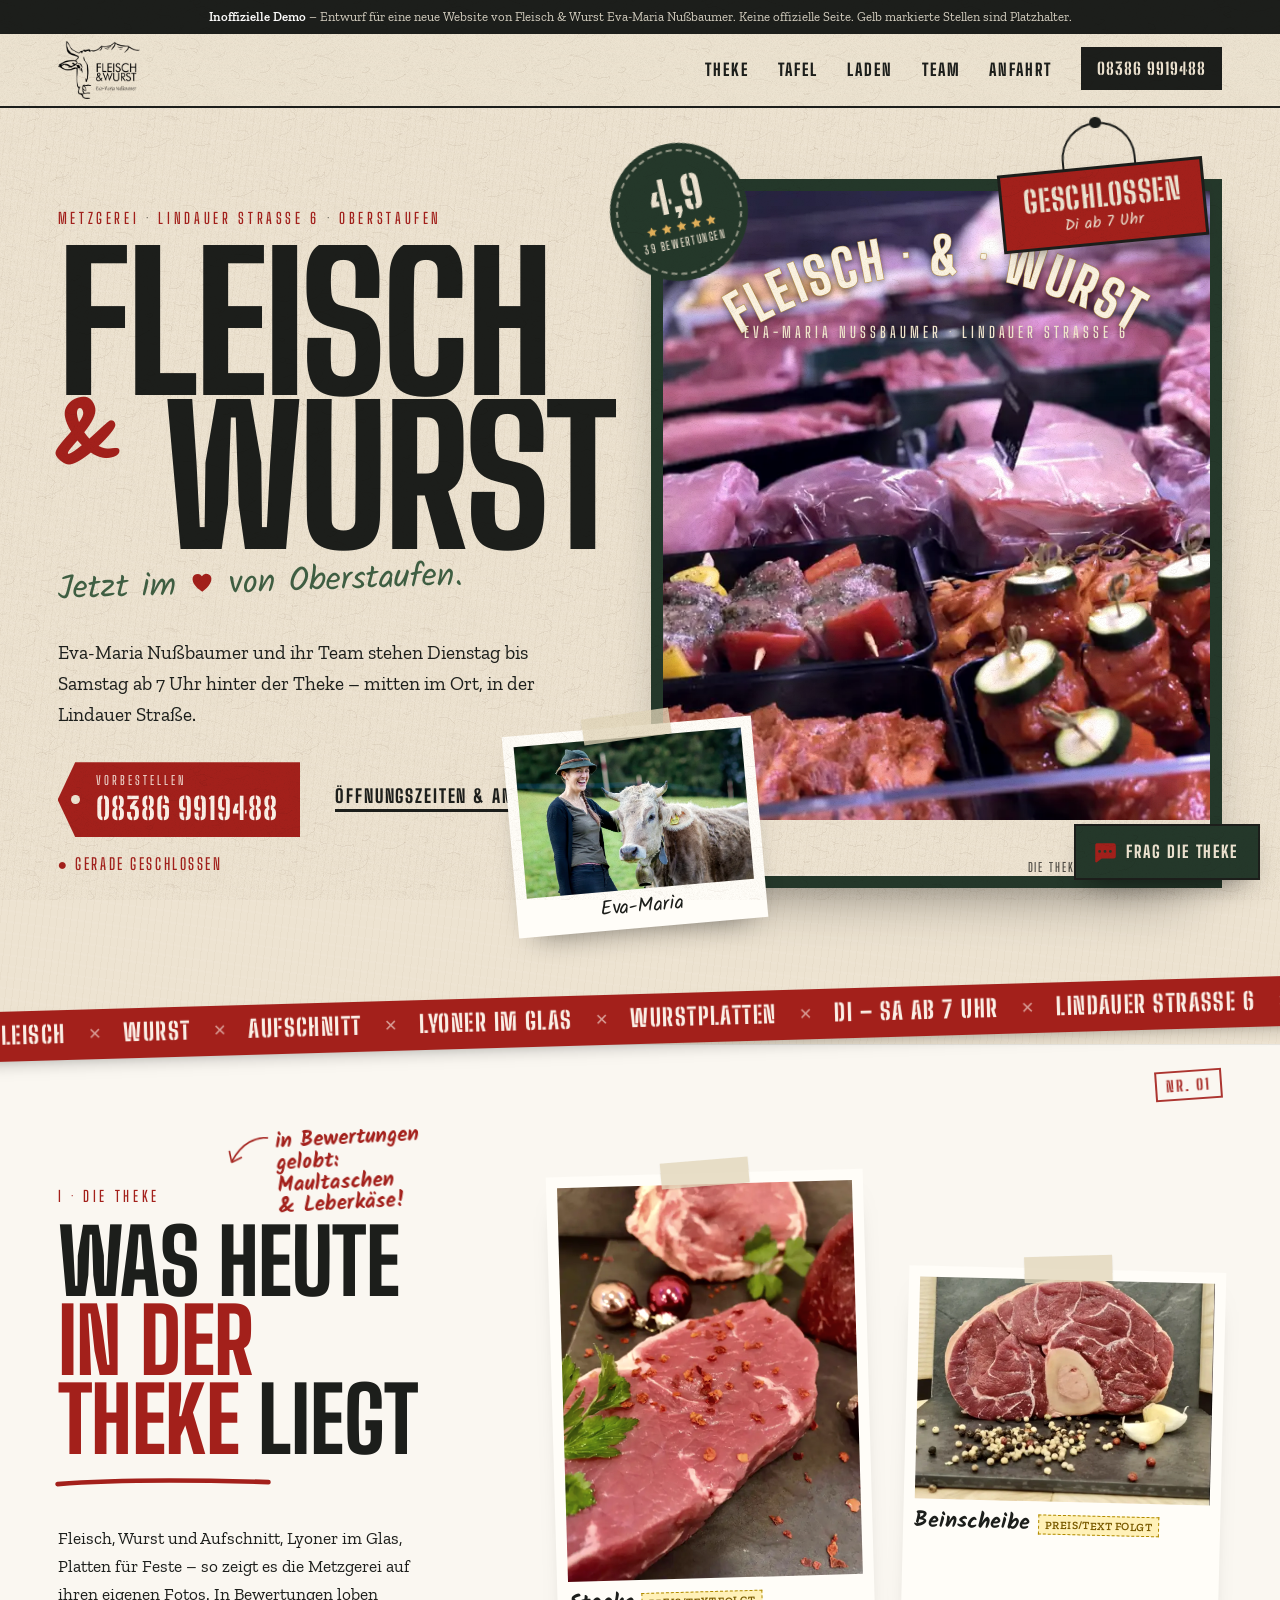
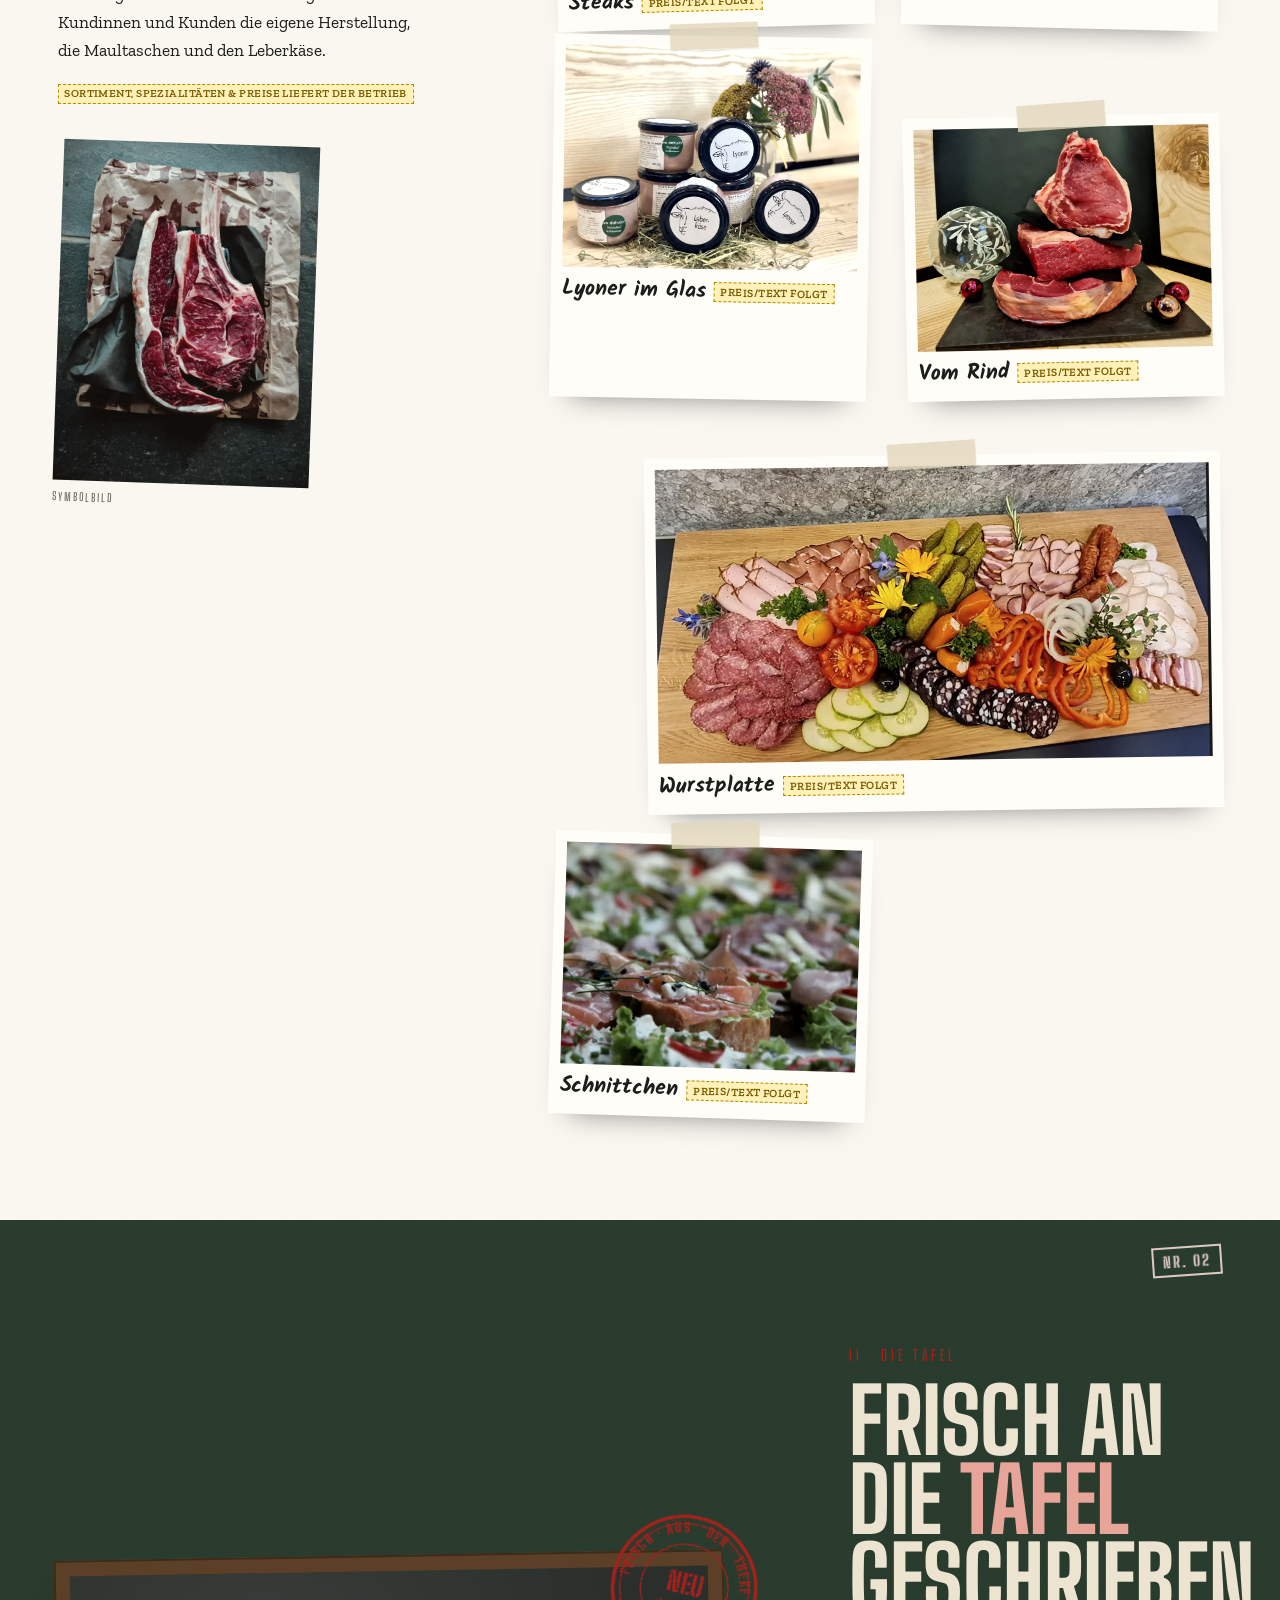
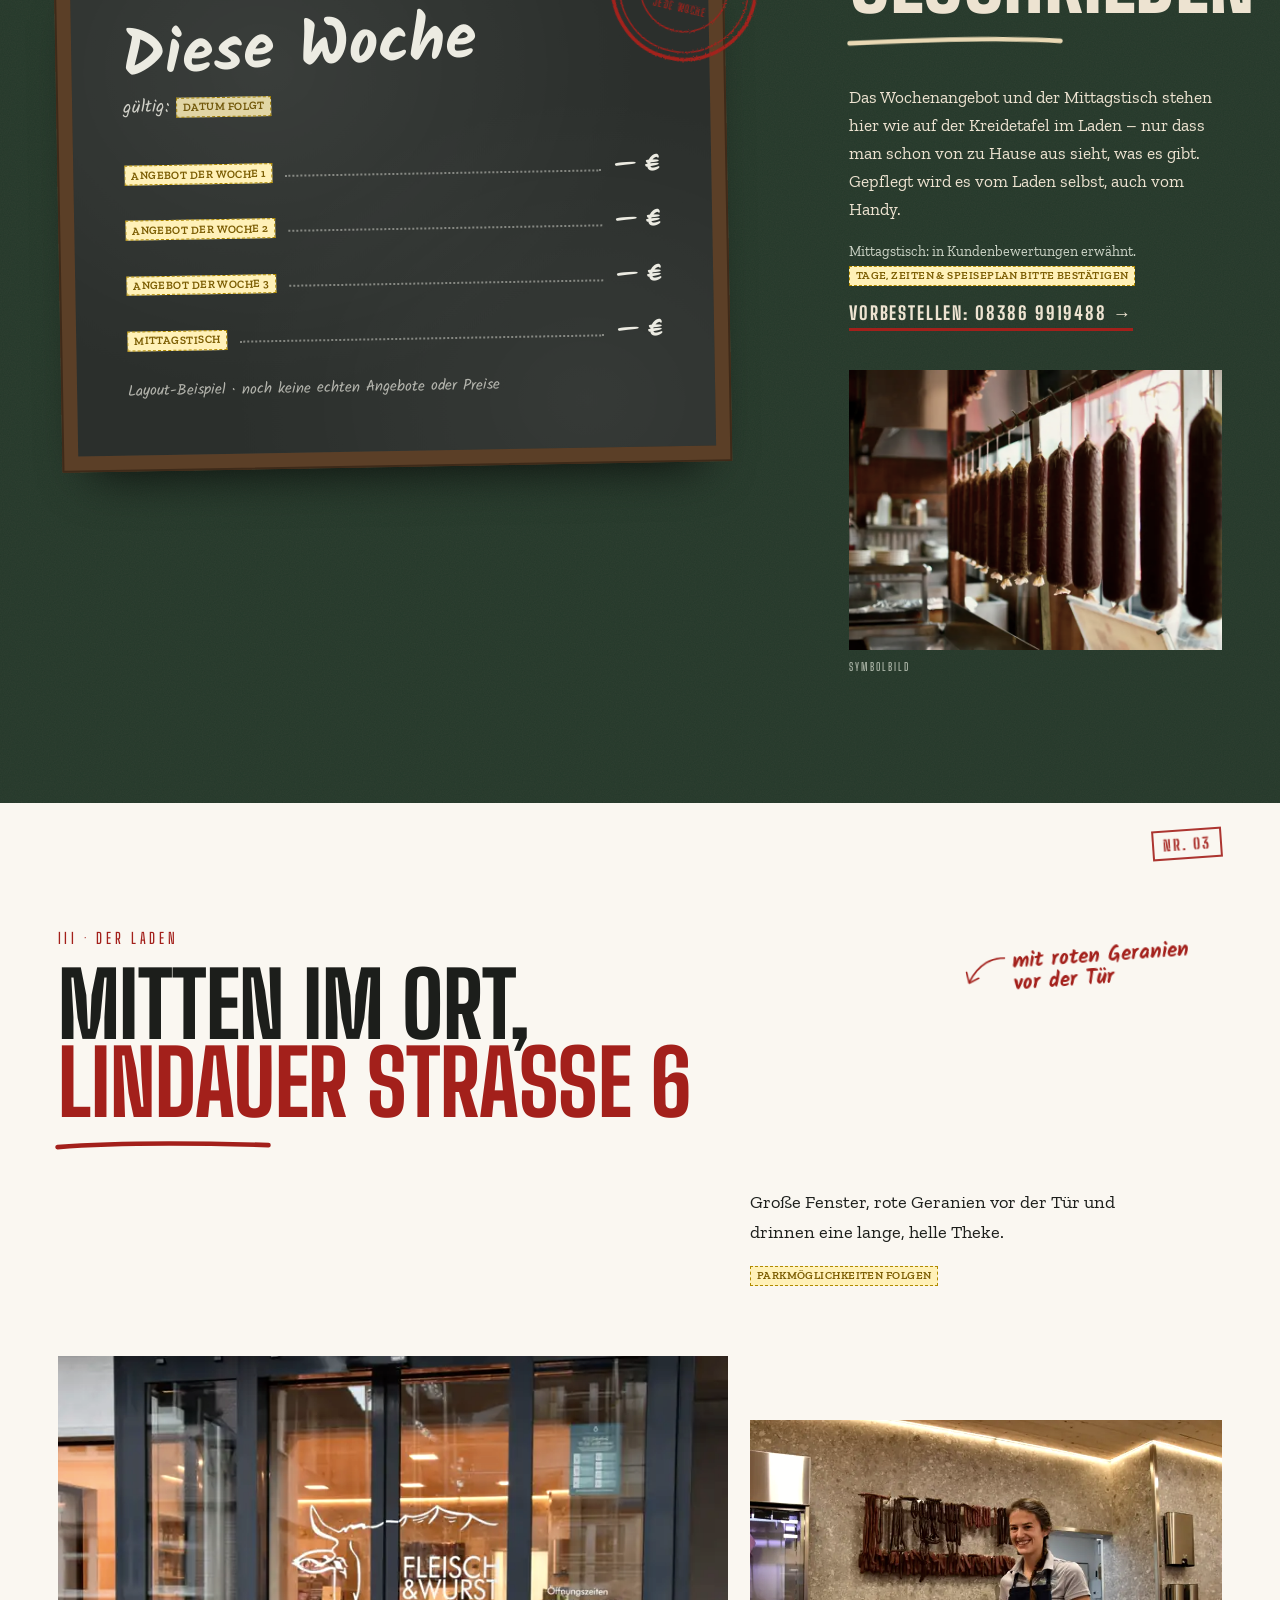
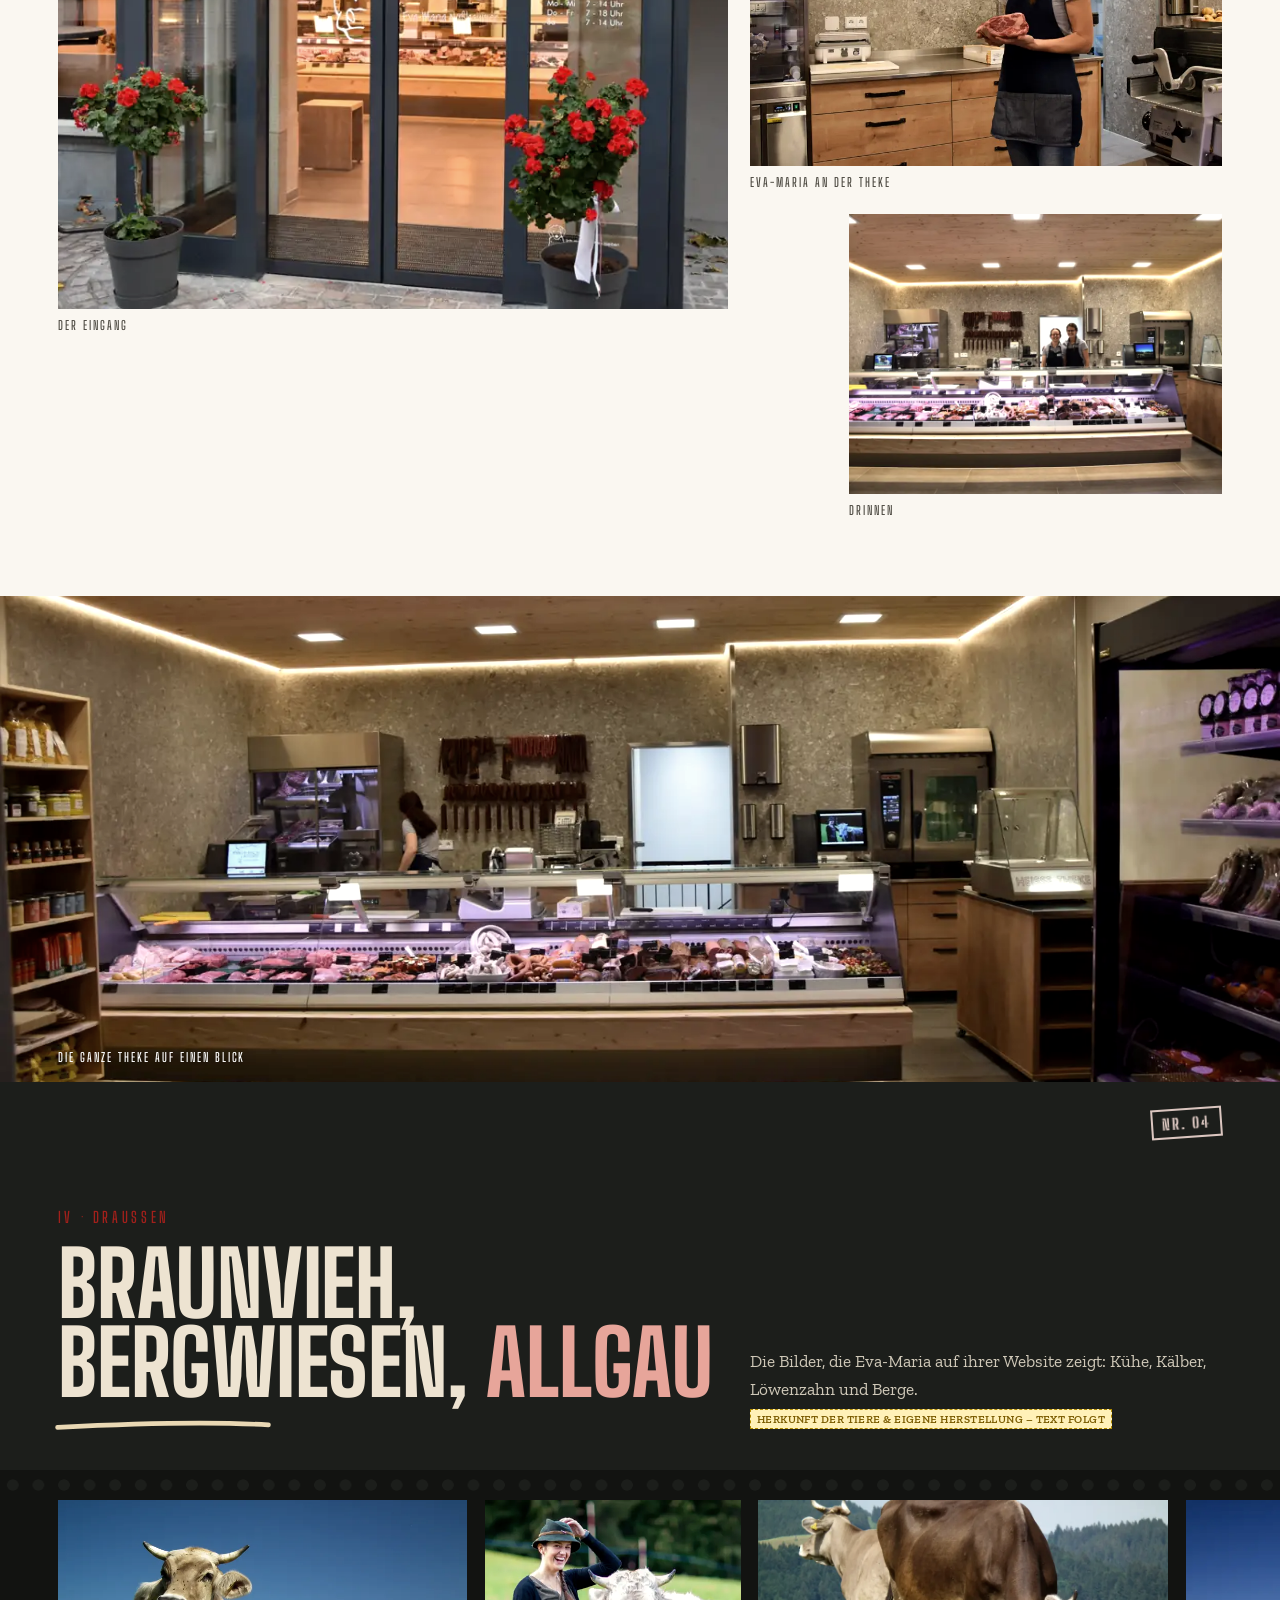
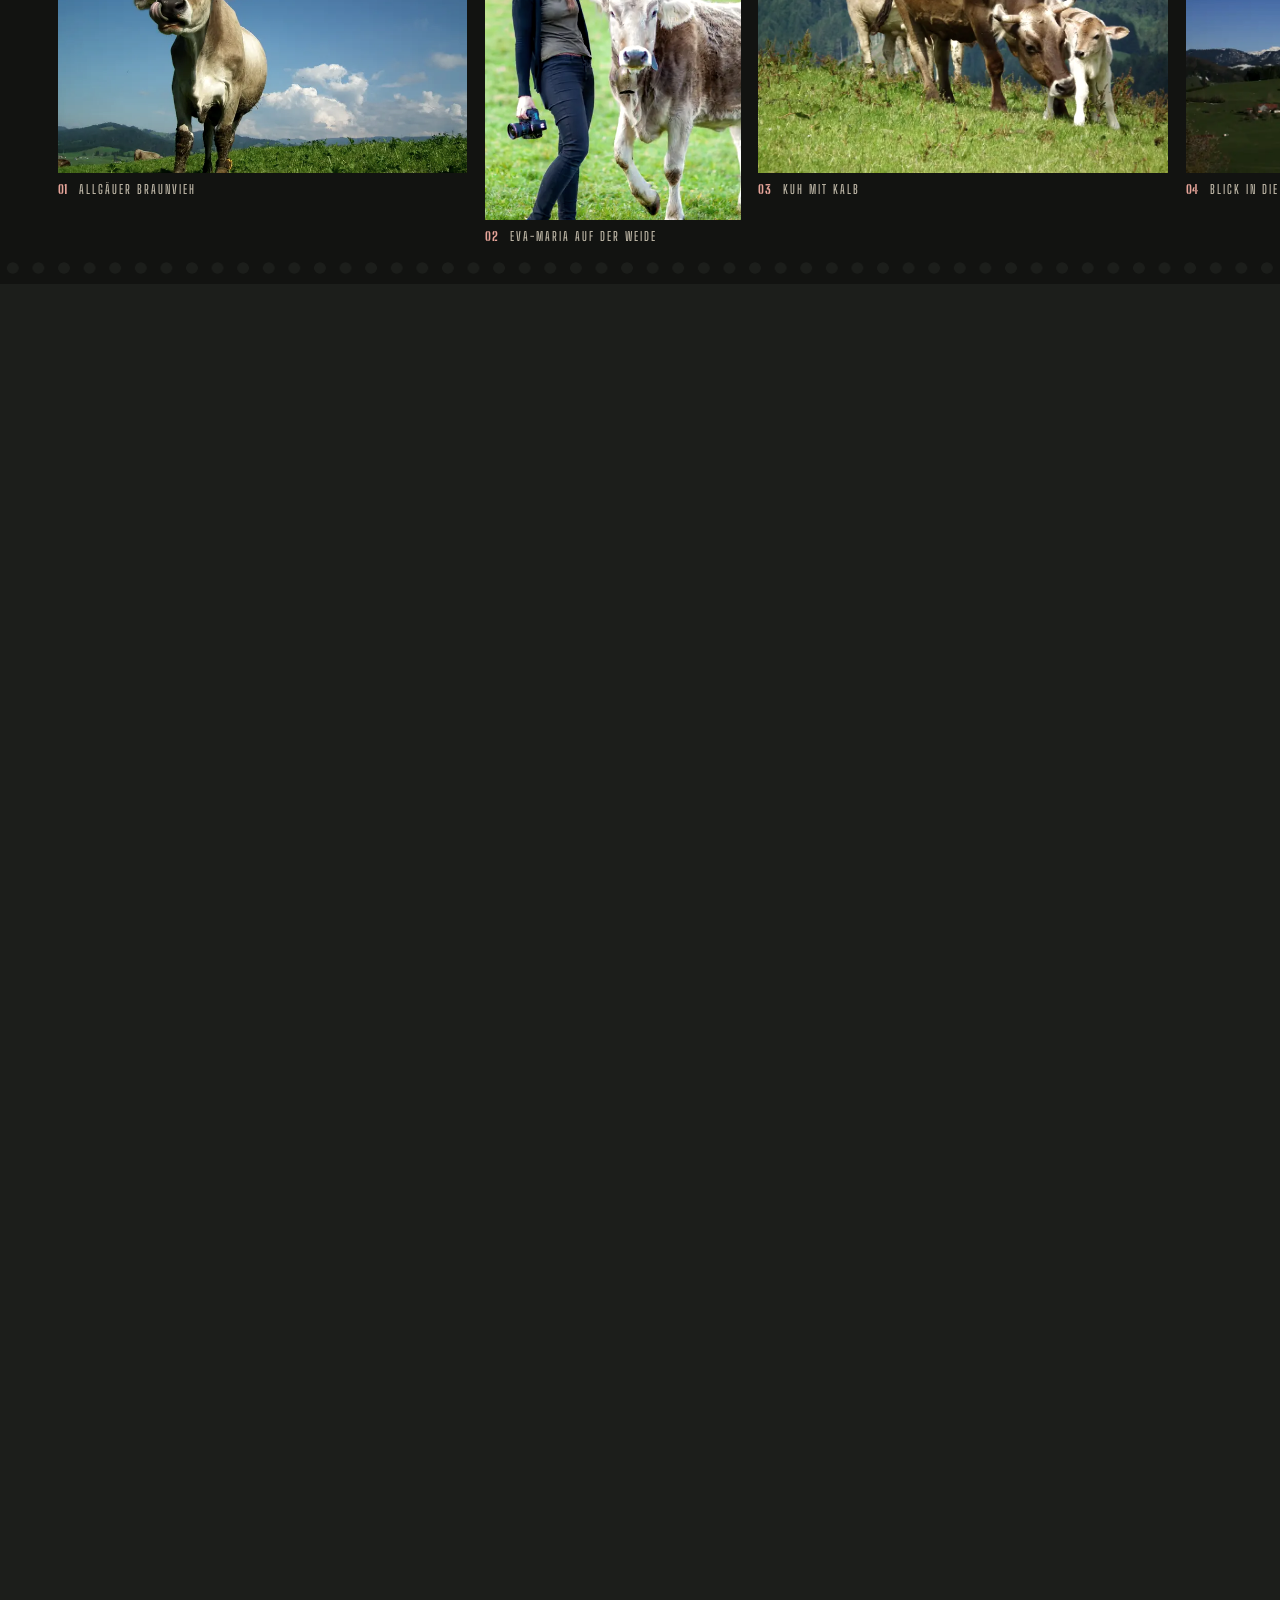
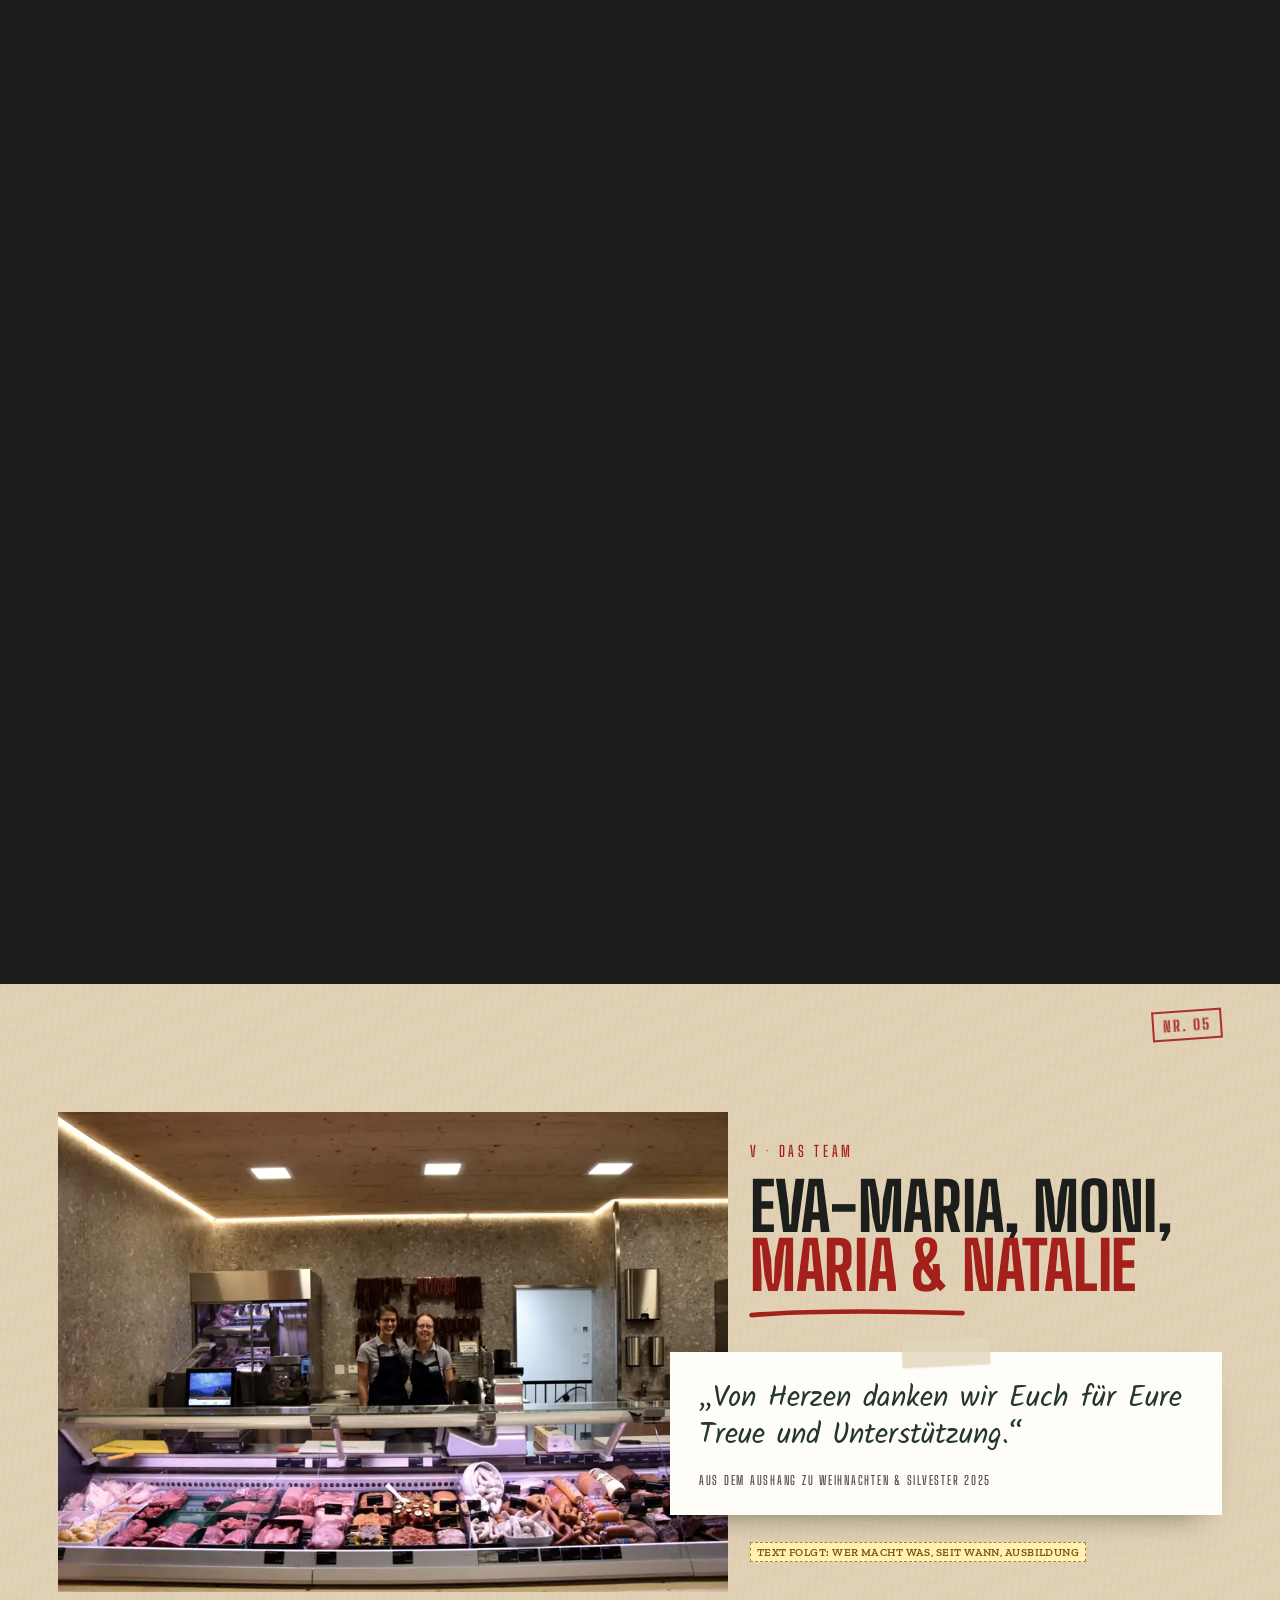
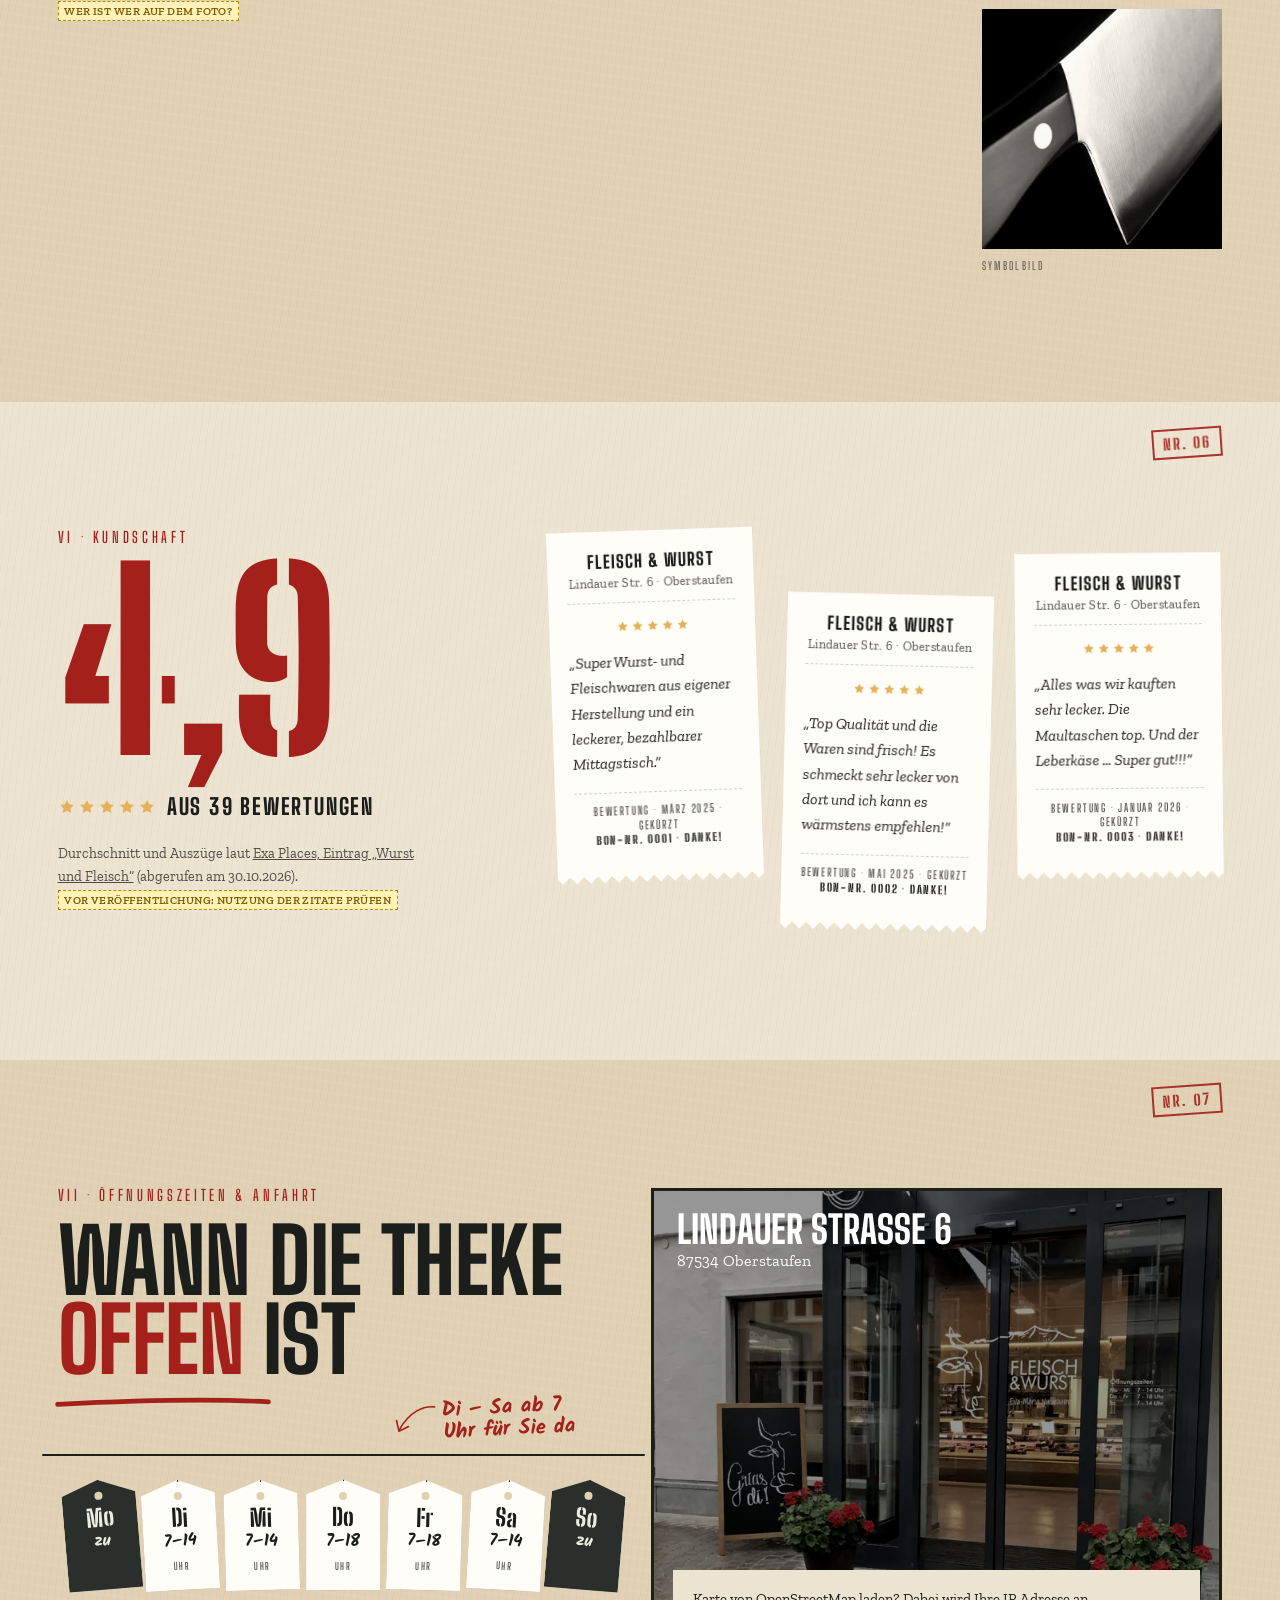
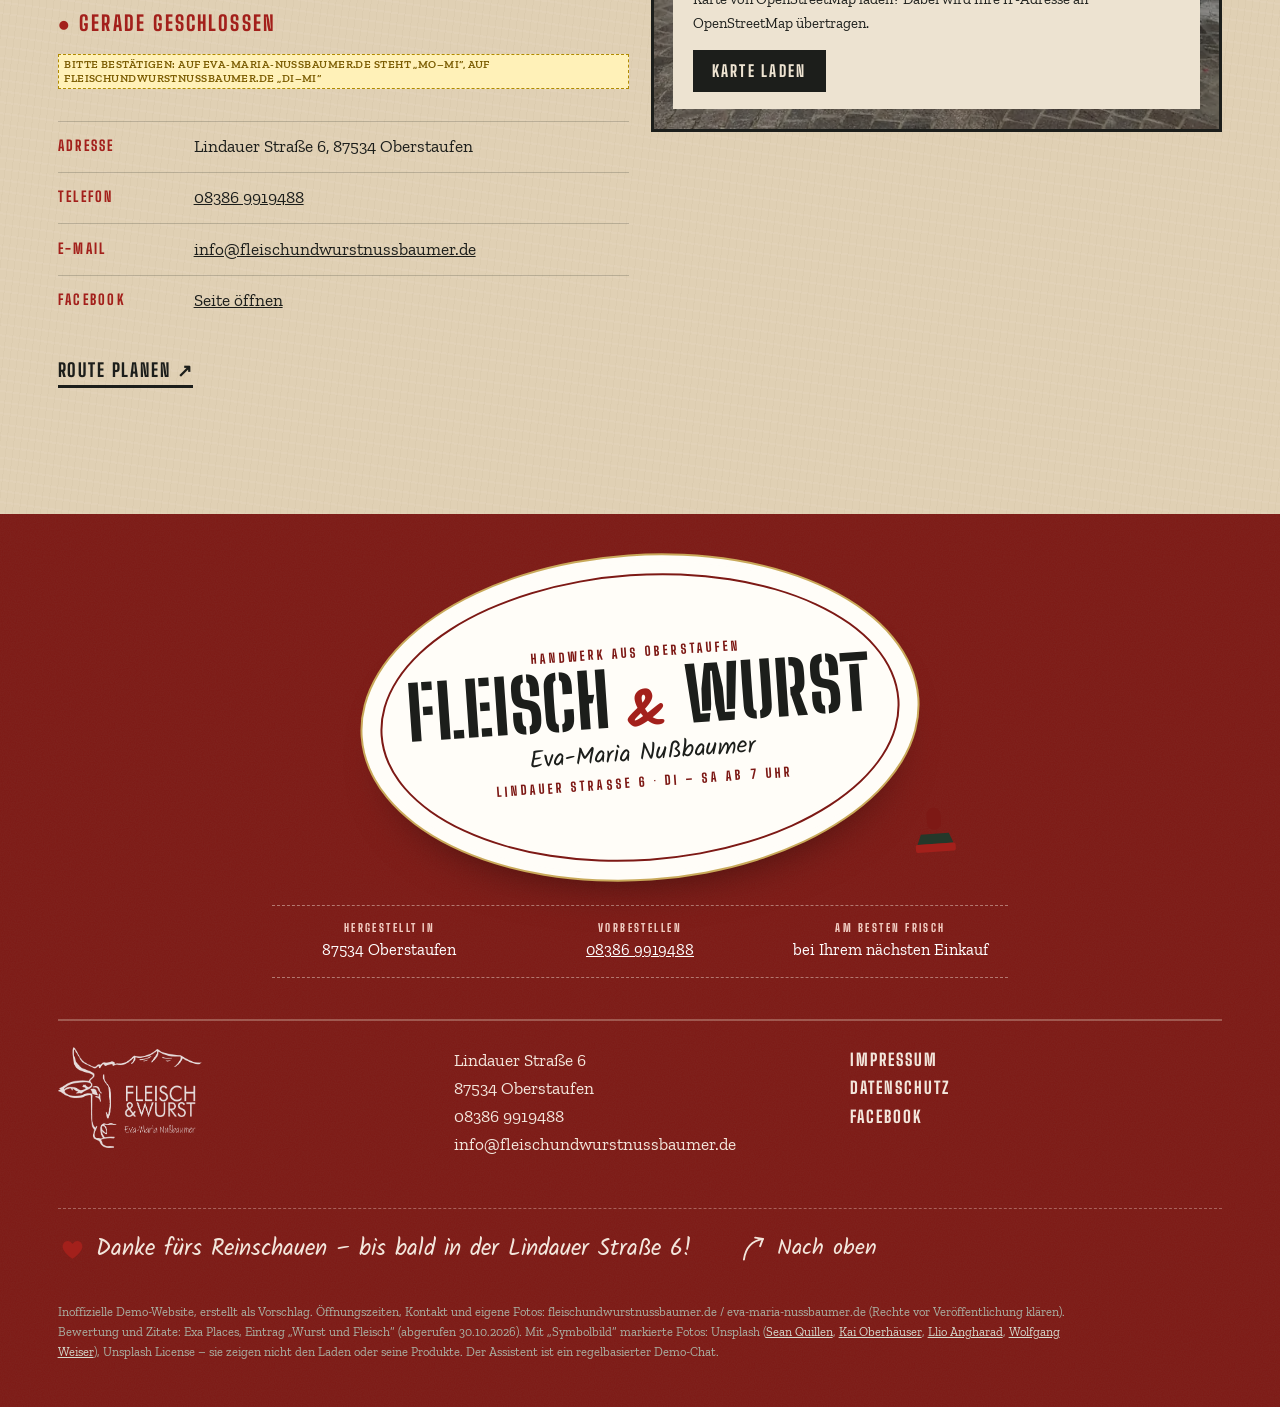
==== commit 79d11bd8: "Demo-Vorschau" ====
--- a/index.html
+++ b/index.html
@@ -13,6 +13,8 @@
 <link rel="stylesheet" href="css/style.css">
 <link rel="stylesheet" href="chatbot/chatbot.css">
 <link rel="stylesheet" href="css/premium.css">
+<!--liebe--><link rel="stylesheet" href="css/liebe.css"><link rel="stylesheet" href="css/liebe-site.css"><!--/liebe-->
+
 <script>document.documentElement.classList.add('js')</script>
 <script>try{if(!matchMedia('(prefers-reduced-motion: reduce)').matches&&!sessionStorage.getItem('demo-intro'))document.documentElement.classList.add('intro-on')}catch(e){}</script>
 <script type="application/ld+json">
@@ -286,5 +288,6 @@
 <script src="js/main.js" defer></script>
 <script src="js/premium.js" defer></script>
 <script src="chatbot/chatbot.js" data-kb="chatbot/kb.json" defer></script>
+<!--liebe--><script type="application/json" id="liebe-cfg">{"underline": [{"sel": ".theke-text h2, .tafel-text h2, .laden-head h2, .film-head h2, .team h2, .stimmen h2, .an-text h2", "style": "brush"}], "notes": [{"at": ".theke-text", "text": "in Bewertungen gelobt: Maultaschen & Leberkäse!", "arrow": "dl", "rot": -3, "m": "inline", "css": {"right": "-2rem", "top": "-2.8rem"}}, {"at": ".laden-head", "text": "mit roten Geranien vor der Tür", "arrow": "dl", "rot": -4, "css": {"right": "2%", "top": "1rem"}}, {"at": ".an-text .ptags", "text": "Di – Sa ab 7 Uhr für Sie da", "arrow": "dl", "rot": -3, "m": "inline", "css": {"right": "0", "top": "-3rem"}}], "lift": ".ptag:not(.off)", "squish": ".tag-cta, .btn, .mobile-bar a", "burst": {"sel": ".tag-cta, a[href^='tel:'], .mobile-bar a", "shape": "heart", "colors": ["#a3201b", "#d9573f", "#24382a"], "n": 7}, "egg": {"at": ".etikett-foot .etikett", "type": "stamp", "autoclose": 6000, "label": "Danke-Stempel aufdrücken", "hint": "Stempel?", "svg": "<svg width='48' height='56' viewBox='0 0 48 56' aria-hidden='true'><rect x='17' y='2' width='14' height='22' rx='7' fill='#7d1915'/><path d='M10 28h28l4 10H6z' fill='#24382a'/><rect x='4' y='38' width='40' height='8' rx='2' fill='#a3201b'/><\/svg>", "msg": "<span class='lv-danke' aria-hidden='true'>Danke!<\/span>Für Ihren Besuch – bis bald an der Theke!", "css": {"bottom": "-.6rem", "right": "-2.4rem"}}, "foot": {"at": ".etikett-foot .wrap", "after": ".foot-cols", "text": "Danke fürs Reinschauen – bis bald in der Lindauer Straße 6!", "top": "Nach oben", "shape": "heart"}, "texture": "kraft"}</script><script src="js/liebe.js" defer></script><!--/liebe-->
 </body>
 </html>
--- a/css/liebe.css
+++ b/css/liebe.css
@@ -0,0 +1,115 @@
+/* liebe.css – gemeinsame „Handgemacht“-Schicht (Runde 7). Farben/Schrift je Seite über Variablen in liebe-site.css:
+   --lv-hand (Handschrift), --lv-ink (Notizen), --lv-ul (Unterstreichung), --lv-accent, --lv-paper, --lv-tape */
+:root{--lv-hand:cursive;--lv-ink:currentColor;--lv-ul:currentColor;--lv-accent:currentColor;--lv-paper:#fbf7ef;--lv-tape:rgba(236,224,190,.78);--lv-ease:cubic-bezier(.22,.61,.36,1);--lv-tex-o:.5}
+.lv-anchor{position:relative;inset:auto!important}
+
+/* Papier-/Holz-/Stoff-Textur: ein ruhendes, sehr leichtes Korn über der Seite */
+html[class*="lv-tex-"] body::after{content:"";position:fixed;inset:0;pointer-events:none;z-index:2147483000;opacity:var(--lv-tex-o);background-size:256px 256px}
+html[class*="lv-tex-"] body::after{background-image:url(../img/liebe/tex.webp)}
+@media print{html[class*="lv-tex-"] body::after{display:none}}
+
+/* 1 · Unterstreichung */
+.lv-ul{display:block;width:min(var(--lv-ul-w,210px),62%);height:var(--lv-ul-h,13px);margin:.18em 0 0 var(--lv-ul-ml,-.05em);color:var(--lv-ul);pointer-events:none;line-height:0}
+.lv-ul-c{margin-inline:auto}
+.lv-ul-alt{transform:rotate(-1.2deg) scaleX(-1)}
+.lv-ul svg{width:100%;height:100%;overflow:visible;display:block}
+.lv-ul path{fill:none;stroke:currentColor;stroke-width:var(--lv-ul-sw,2.6);stroke-linecap:round;stroke-linejoin:round;vector-effect:non-scaling-stroke;stroke-dasharray:1;stroke-dashoffset:1;transition:stroke-dashoffset 1.15s .45s var(--lv-ease)}
+.lv-in>.lv-ul path,.in>.lv-ul path,.lv-reduce .lv-ul path{stroke-dashoffset:0}
+.lv-ul-brush path{stroke-width:calc(var(--lv-ul-sw,2.6) * 1.8)}
+
+/* 2 · Randnotizen */
+.lv-note{position:absolute;z-index:3;display:flex;align-items:flex-start;gap:.15rem;font-family:var(--lv-hand);font-size:var(--lv-note-fs,1.35rem);line-height:1.05;color:var(--lv-ink);font-weight:var(--lv-note-fw,500);width:max-content;max-width:var(--lv-note-mw,15rem);pointer-events:none;transform:rotate(var(--lv-rot,-3deg));opacity:0;transition:opacity .7s .25s var(--lv-ease),translate .7s .25s var(--lv-ease);translate:0 6px;text-wrap:balance}
+.lv-note.lv-in,.lv-reduce .lv-note{opacity:1;translate:0 0}
+.lv-note-t{display:block}
+.lv-arrow{flex:none;width:3.2rem;height:2.2rem;overflow:visible;margin-top:.1rem}
+.lv-arrow path{fill:none;stroke:currentColor;stroke-width:2;stroke-linecap:round;stroke-linejoin:round;stroke-dasharray:1;stroke-dashoffset:1;transition:stroke-dashoffset .8s .55s var(--lv-ease)}
+.lv-arrow .lv-ah{transition-delay:1.2s;transition-duration:.35s}
+.lv-in .lv-arrow path,.lv-reduce .lv-arrow path{stroke-dashoffset:0}
+.lv-arrow-dl .lv-arrow{}                         /* Pfeil zeigt nach unten links (Grundform) */
+.lv-arrow-dr .lv-arrow{transform:scaleX(-1)}
+.lv-arrow-ul .lv-arrow{transform:scaleY(-1)}
+.lv-arrow-ur .lv-arrow{transform:scale(-1,-1)}
+.lv-arrow-dr,.lv-arrow-ur{flex-direction:row-reverse}
+@media (max-width:899px){
+  .lv-note-dk{display:none}
+  .lv-note-m{position:static;display:flex;margin:.9rem 0 .2rem;width:auto;max-width:100%;font-size:var(--lv-note-fs-m,1.2rem);transform:rotate(-1.5deg);inset:auto!important}
+  .lv-note-m .lv-arrow{width:2.4rem;height:1.7rem}
+}
+
+/* 3 · Bildrahmen-Details */
+.lv-deco{position:absolute;inset:0;pointer-events:none;z-index:4}
+.lv-c{position:absolute;width:26px;height:26px;background:var(--lv-corner,#2b1c13);opacity:.88;filter:drop-shadow(0 1px 1px rgba(0,0,0,.25))}
+.lv-c1{top:var(--lv-c-off,-4px);left:var(--lv-c-off,-4px);clip-path:polygon(0 0,100% 0,0 100%)}
+.lv-c2{top:var(--lv-c-off,-4px);right:var(--lv-c-off,-4px);clip-path:polygon(0 0,100% 0,100% 100%)}
+.lv-c3{bottom:var(--lv-c-off,-4px);right:var(--lv-c-off,-4px);clip-path:polygon(100% 0,100% 100%,0 100%)}
+.lv-c4{bottom:var(--lv-c-off,-4px);left:var(--lv-c-off,-4px);clip-path:polygon(0 0,100% 100%,0 100%)}
+.lv-tape{position:absolute;top:-12px;left:50%;width:92px;height:26px;margin-left:-46px;background:var(--lv-tape);transform:rotate(-4deg);box-shadow:0 1px 2px rgba(0,0,0,.12)}
+.lv-tape-r{transform:rotate(5deg);left:auto;right:14px;margin:0}
+.lv-pin{position:absolute;top:-7px;left:50%;width:16px;height:16px;margin-left:-8px;border-radius:50%;background:radial-gradient(circle at 35% 35%,#fff7 0 2px,transparent 3px),var(--lv-pin,#ad4430);box-shadow:0 2px 3px rgba(0,0,0,.35)}
+.lv-fr{rotate:var(--lv-tilt,0deg);transition:rotate .5s var(--lv-ease),translate .5s var(--lv-ease)}
+@media (hover:hover){.lv-fr:hover{rotate:0deg;translate:0 -3px}}
+
+/* 4 · Hover & Klick */
+.lv-lift{transition:translate .4s var(--lv-ease),rotate .4s var(--lv-ease),box-shadow .4s var(--lv-ease)}
+@media (hover:hover){.lv-lift:hover{translate:0 -5px;rotate:-.5deg}}
+.lv-squish{transition:scale .18s var(--lv-ease)}
+.lv-squish:active{scale:.96}
+.lv-burst{position:fixed;width:0;height:0;z-index:2147483001;pointer-events:none}
+.lv-bp{position:absolute;left:0;top:0;width:18px;height:18px;transform:translate(-50%,-50%)}
+.lv-bp svg{width:100%;height:100%;fill:currentColor;overflow:visible}
+.lv-bp svg .o{fill:none;stroke:currentColor;stroke-width:1.8;stroke-linecap:round}
+.lv-bp svg .c{fill:#fff8e6}
+
+/* 5 · Überraschung */
+.lv-egg{position:absolute;z-index:5;display:flex;align-items:center;gap:.6rem}
+.lv-egg-btn{all:unset;cursor:pointer;display:block;line-height:0;border-radius:10px;transition:transform .35s var(--lv-ease)}
+.lv-egg-btn:focus-visible{outline:2px dashed currentColor;outline-offset:4px}
+.lv-egg-btn svg{display:block;overflow:visible}
+@media (hover:hover){.lv-egg-btn:hover{transform:rotate(-8deg) scale(1.06)}}
+.lv-egg-msg{font-family:var(--lv-hand);font-size:var(--lv-egg-fs,1.3rem);line-height:1.1;max-width:16rem;color:var(--lv-egg-ink,currentColor);opacity:0;translate:-6px 0;transition:opacity .45s var(--lv-ease),translate .45s var(--lv-ease)}
+.lv-egg-on .lv-egg-msg{opacity:1;translate:0 0}
+.lv-count{font-family:inherit;font-size:1.25em;margin-right:.25em}
+.lv-shoot{position:absolute;top:18%;left:8%;width:120px;height:2px;border-radius:2px;background:linear-gradient(90deg,transparent,#fff7d6);pointer-events:none;animation:lvShoot 1.3s var(--lv-ease) forwards;z-index:2}
+@keyframes lvShoot{0%{transform:translate(0,0) rotate(18deg);opacity:0}15%{opacity:1}100%{transform:translate(70vw,26vh) rotate(18deg);opacity:0}}
+
+/* 6 · Fußzeile */
+.lv-foot{display:flex;flex-wrap:wrap;align-items:center;justify-content:flex-start;gap:.8rem 2.5rem;margin:2rem 0 0;padding-top:1.2rem;border-top:1px dashed color-mix(in srgb,currentColor 35%,transparent)}
+.lv-foot-t{display:flex;align-items:center;gap:.6rem;margin:0;font-family:var(--lv-hand);font-size:var(--lv-foot-fs,1.45rem);line-height:1.15;color:var(--lv-foot-ink,inherit)}
+.lv-foot-i{width:1.25em;height:1.25em;flex:none;fill:var(--lv-foot-heart,#c8553d);animation:lvBeat 2.6s ease-in-out infinite}
+.lv-foot-i .o{fill:none;stroke:var(--lv-foot-heart,#c8553d);stroke-width:1.8}
+@keyframes lvBeat{0%,70%,100%{transform:scale(1)}78%{transform:scale(1.18)}86%{transform:scale(.96)}92%{transform:scale(1.1)}}
+.lv-top{all:unset;cursor:pointer;display:inline-flex;align-items:center;gap:.35rem;font-family:var(--lv-hand);font-size:var(--lv-foot-fs,1.35rem);color:var(--lv-foot-ink,inherit);padding:.2rem .3rem;border-radius:6px}
+.lv-top svg{width:1.6em;height:1.6em;overflow:visible;transition:transform .35s var(--lv-ease)}
+.lv-top path{fill:none;stroke:currentColor;stroke-width:2.2;stroke-linecap:round;stroke-linejoin:round}
+.lv-top:hover svg{transform:translateY(-4px) rotate(-6deg)}
+.lv-top:focus-visible{outline:2px dashed currentColor;outline-offset:3px}
+
+/* Sanfte Übergänge zwischen Seiten (Impressum ⇄ Start) */
+@media (prefers-reduced-motion:no-preference){
+  @view-transition{navigation:auto}
+  ::view-transition-old(root),::view-transition-new(root){animation-duration:.38s;animation-timing-function:var(--lv-ease)}
+}
+/* Bewegung reduzieren: alles still und sofort sichtbar */
+@media (prefers-reduced-motion:reduce){
+  .lv-note,.lv-ul path,.lv-arrow path,.lv-fr,.lv-lift,.lv-egg-msg{transition:none!important}
+  .lv-foot-i{animation:none}
+  .lv-note{opacity:1;translate:0 0}
+}
+
+/* 404 – liebevoll verlaufen */
+.lv-404{margin:0;min-height:100vh;background:var(--lv-404-bg,var(--lv-paper));color:var(--lv-404-ink,#222);font-family:var(--lv-404-font,system-ui,sans-serif)}
+.lv-404 .demo-banner{background:#fff3b0;color:#3a2f00;font:500 .82rem/1.4 system-ui,sans-serif;padding:.5rem 1rem;text-align:center;border-bottom:1px solid #e6d27a}
+.lv-404-main{display:grid;place-items:center;padding:clamp(2rem,6vw,5rem) 1.2rem;min-height:calc(100vh - 3rem);box-sizing:border-box}
+.lv-404-card{position:relative;max-width:34rem;text-align:center}
+.lv-404-code{margin:0;font-family:var(--lv-404-display,inherit);font-size:clamp(4.5rem,18vw,8.5rem);line-height:.9;letter-spacing:-.02em;color:var(--lv-404-accent,#c8553d);opacity:.9}
+.lv-404-art{width:min(220px,60vw);margin:.4rem auto 1rem}
+.lv-404-art svg{width:100%;height:auto;overflow:visible}
+.lv-404 h1{font-family:var(--lv-404-display,inherit);font-size:clamp(1.6rem,5vw,2.4rem);line-height:1.1;margin:.2rem 0 .7rem;font-weight:var(--lv-404-hw,600)}
+.lv-404-text{font-size:1.05rem;line-height:1.55;margin:0 auto 1rem;max-width:28rem;opacity:.85}
+.lv-404-hand{font-family:var(--lv-hand);font-size:1.5rem;color:var(--lv-ink);transform:rotate(-2deg);margin:0 0 1.6rem}
+.lv-404-btn{display:inline-block;padding:.85rem 1.5rem;border-radius:var(--lv-404-r,999px);background:var(--lv-404-accent,#c8553d);color:var(--lv-404-btn-ink,#fff);text-decoration:none;font-weight:600;transition:transform .3s var(--lv-ease),box-shadow .3s var(--lv-ease)}
+.lv-404-btn:hover{transform:translateY(-3px) rotate(-1deg);box-shadow:0 8px 20px rgba(0,0,0,.15)}
+.lv-404-btn:focus-visible{outline:2px dashed currentColor;outline-offset:4px}
+.lv-404-art .draw{fill:none;stroke:currentColor;stroke-width:2.4;stroke-linecap:round;stroke-linejoin:round;stroke-dasharray:1;stroke-dashoffset:1;animation:lvDraw 1.6s .2s var(--lv-ease) forwards}
+@keyframes lvDraw{to{stroke-dashoffset:0}}
+@media (prefers-reduced-motion:reduce){.lv-404-art .draw{animation:none;stroke-dashoffset:0}}
--- a/css/liebe-site.css
+++ b/css/liebe-site.css
@@ -0,0 +1,18 @@
+/* Fleisch & Wurst Nußbaumer – liebevolle Details (Schaufenster, Etikett, Metzgerpapier). Wird von liebe_inject.py nicht überschrieben. */
+:root{--lv-hand:'Kalam',cursive;--lv-ink:#a3201b;--lv-ul:#a3201b;--lv-tex-o:.4;--lv-note-fs:1.3rem;--lv-note-fw:700;--lv-ul-w:220px}
+.tafel,.film{--lv-ul:#e9d8b4;--lv-ink:#f0e2c4}
+.ptag.lv-lift{transform-origin:50% 0}
+@media (hover:hover){.ptag.lv-lift:hover{translate:0 2px;rotate:-4deg}}
+.etikett{position:relative}
+.lv-egg-stamp{flex-direction:column;align-items:flex-end;--lv-egg-ink:#a3201b;--lv-egg-fs:1.2rem}
+.lv-egg-stamp .lv-egg-btn svg{transition:transform .25s ease}
+.lv-egg-stamp.lv-egg-on .lv-egg-btn svg{animation:lvStampDown .5s ease}
+@keyframes lvStampDown{40%{transform:translateY(10px) scaleY(.92)}100%{transform:none}}
+.lv-egg-stamp .lv-egg-msg{position:absolute;left:calc(100% + .5rem);top:-1.6rem;width:13rem;text-align:left;background:#f7efe0;padding:.5rem .7rem;box-shadow:0 8px 20px -10px rgba(0,0,0,.4);rotate:2deg}
+.lv-danke{display:block;font:400 2.2rem/1 'Stencil',sans-serif;color:#a3201b;border:3px solid #a3201b;border-radius:6px;padding:.1rem .5rem .2rem;margin:0 0 .35rem;width:max-content;rotate:-6deg;opacity:.88;mix-blend-mode:multiply}
+.lv-egg-stamp:not(.lv-egg-on) .lv-egg-msg{pointer-events:none}
+.etikett-foot .lv-foot{--lv-foot-heart:#a3201b}
+@media (max-width:899px){.lv-egg-stamp{bottom:-1.4rem!important;right:-.4rem!important}.lv-egg-stamp .lv-egg-msg{left:auto;top:auto;bottom:100%;right:0;text-align:right}}
+@media (prefers-reduced-motion:reduce){.lv-egg-stamp.lv-egg-on .lv-egg-btn svg{animation:none}}
+.lv-404{--lv-404-bg:#ede3d1;--lv-404-ink:#24382a;--lv-404-accent:#a3201b;--lv-404-font:'Zilla',Georgia,serif;--lv-404-display:'Shoulders','Zilla',sans-serif;--lv-404-r:4px;--lv-404-hw:700}
+.lv-404-art{color:#24382a}
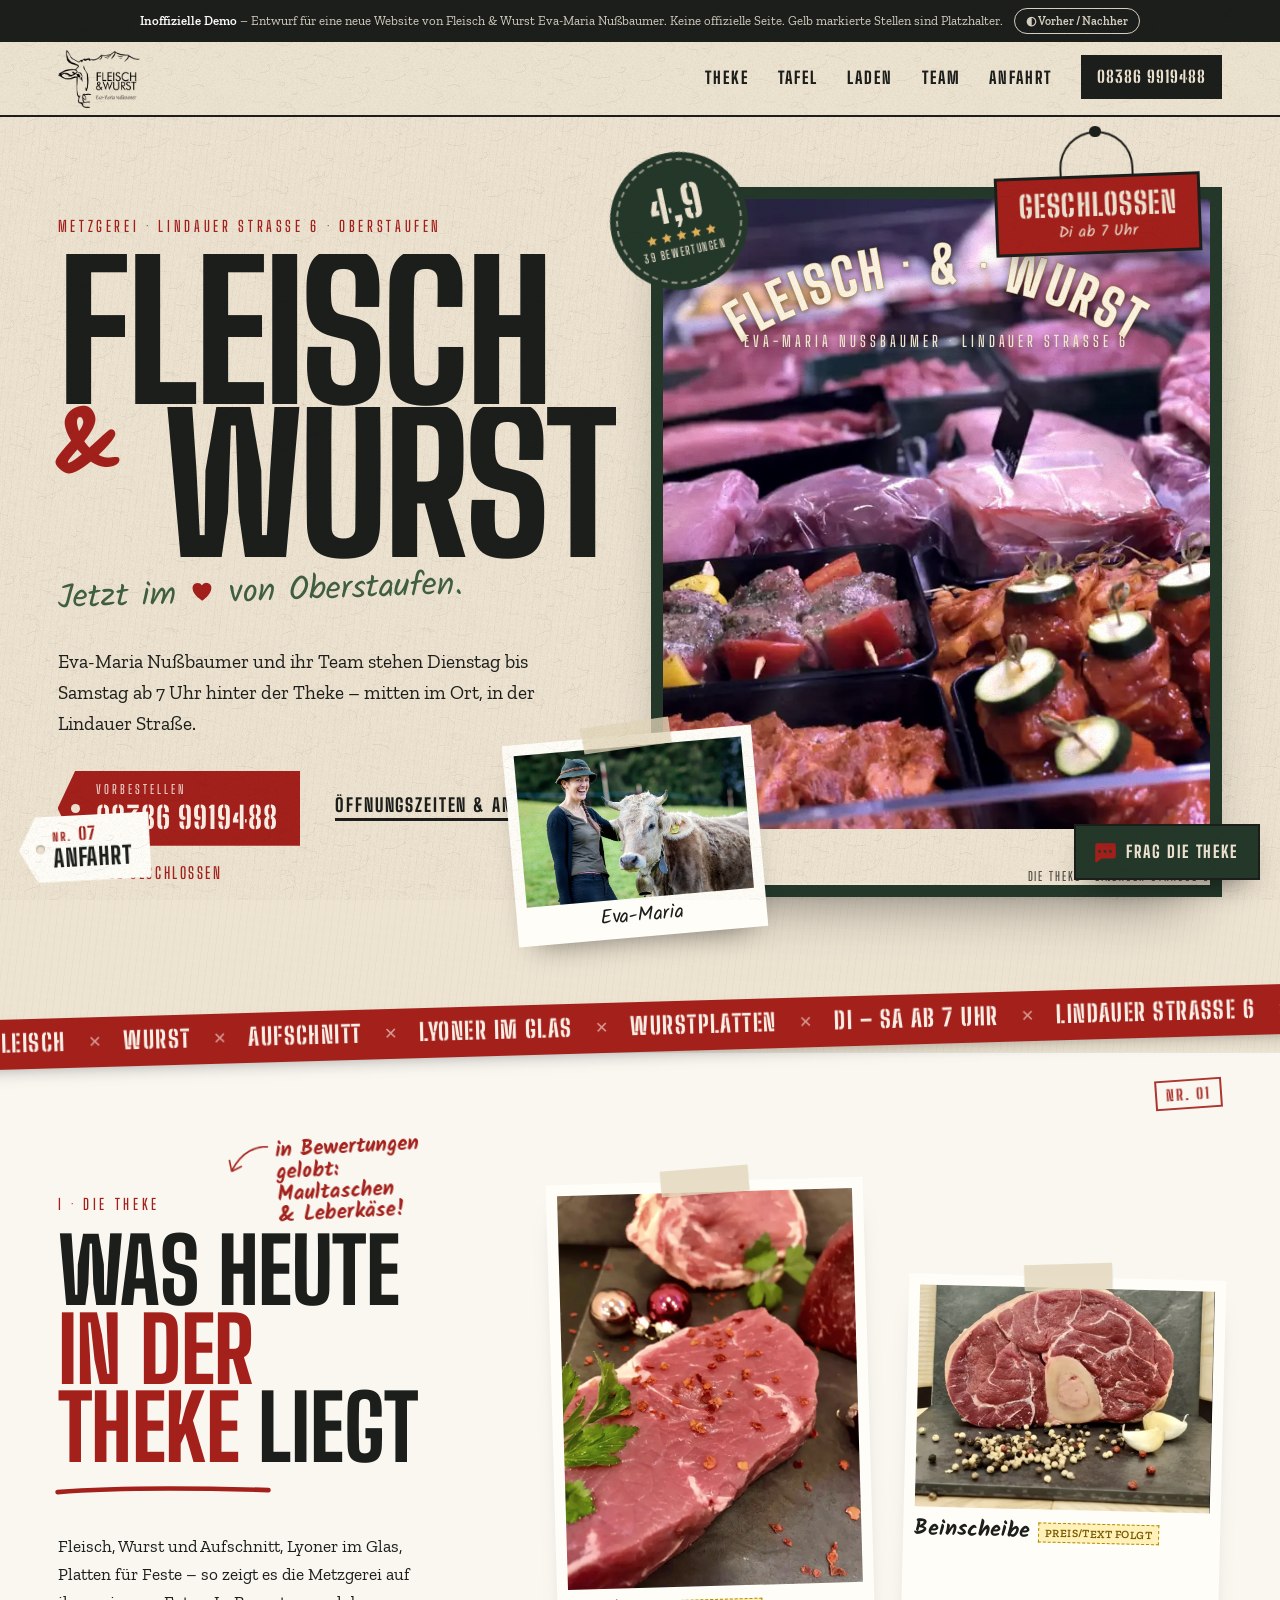
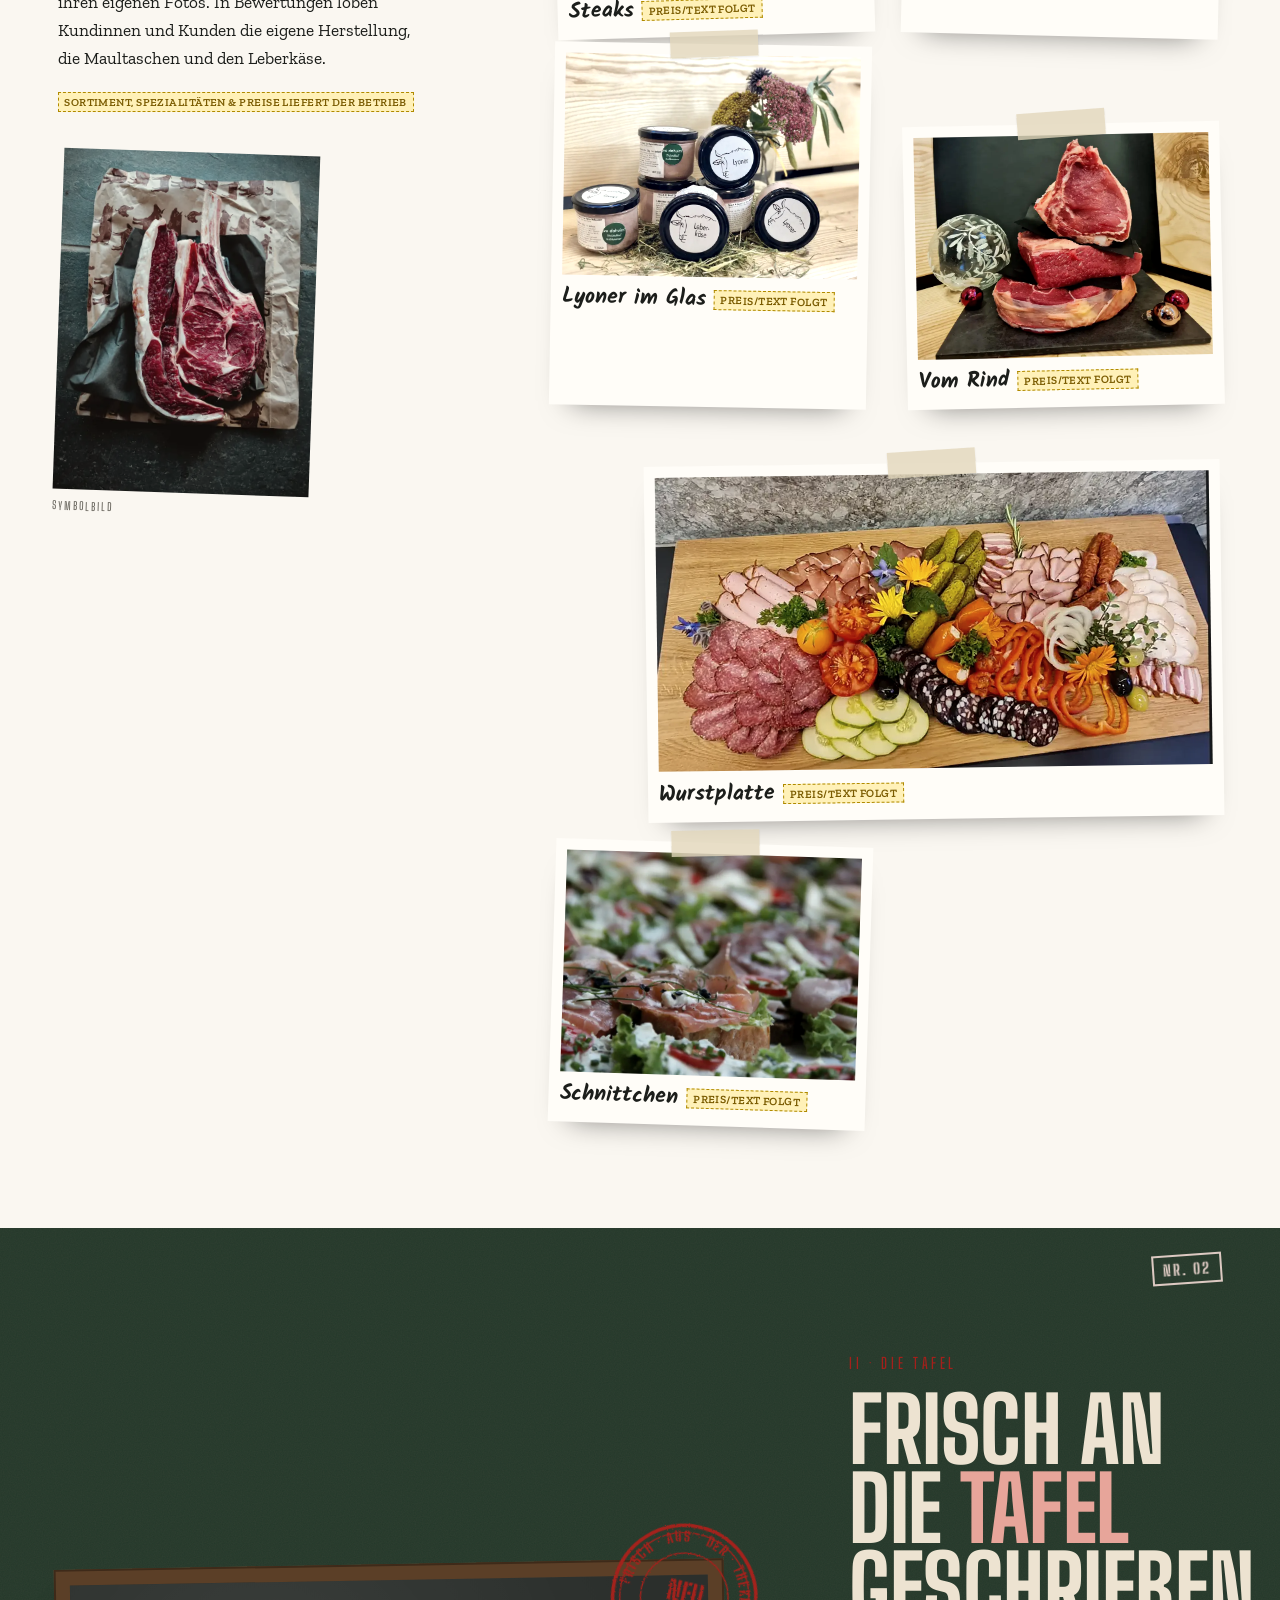
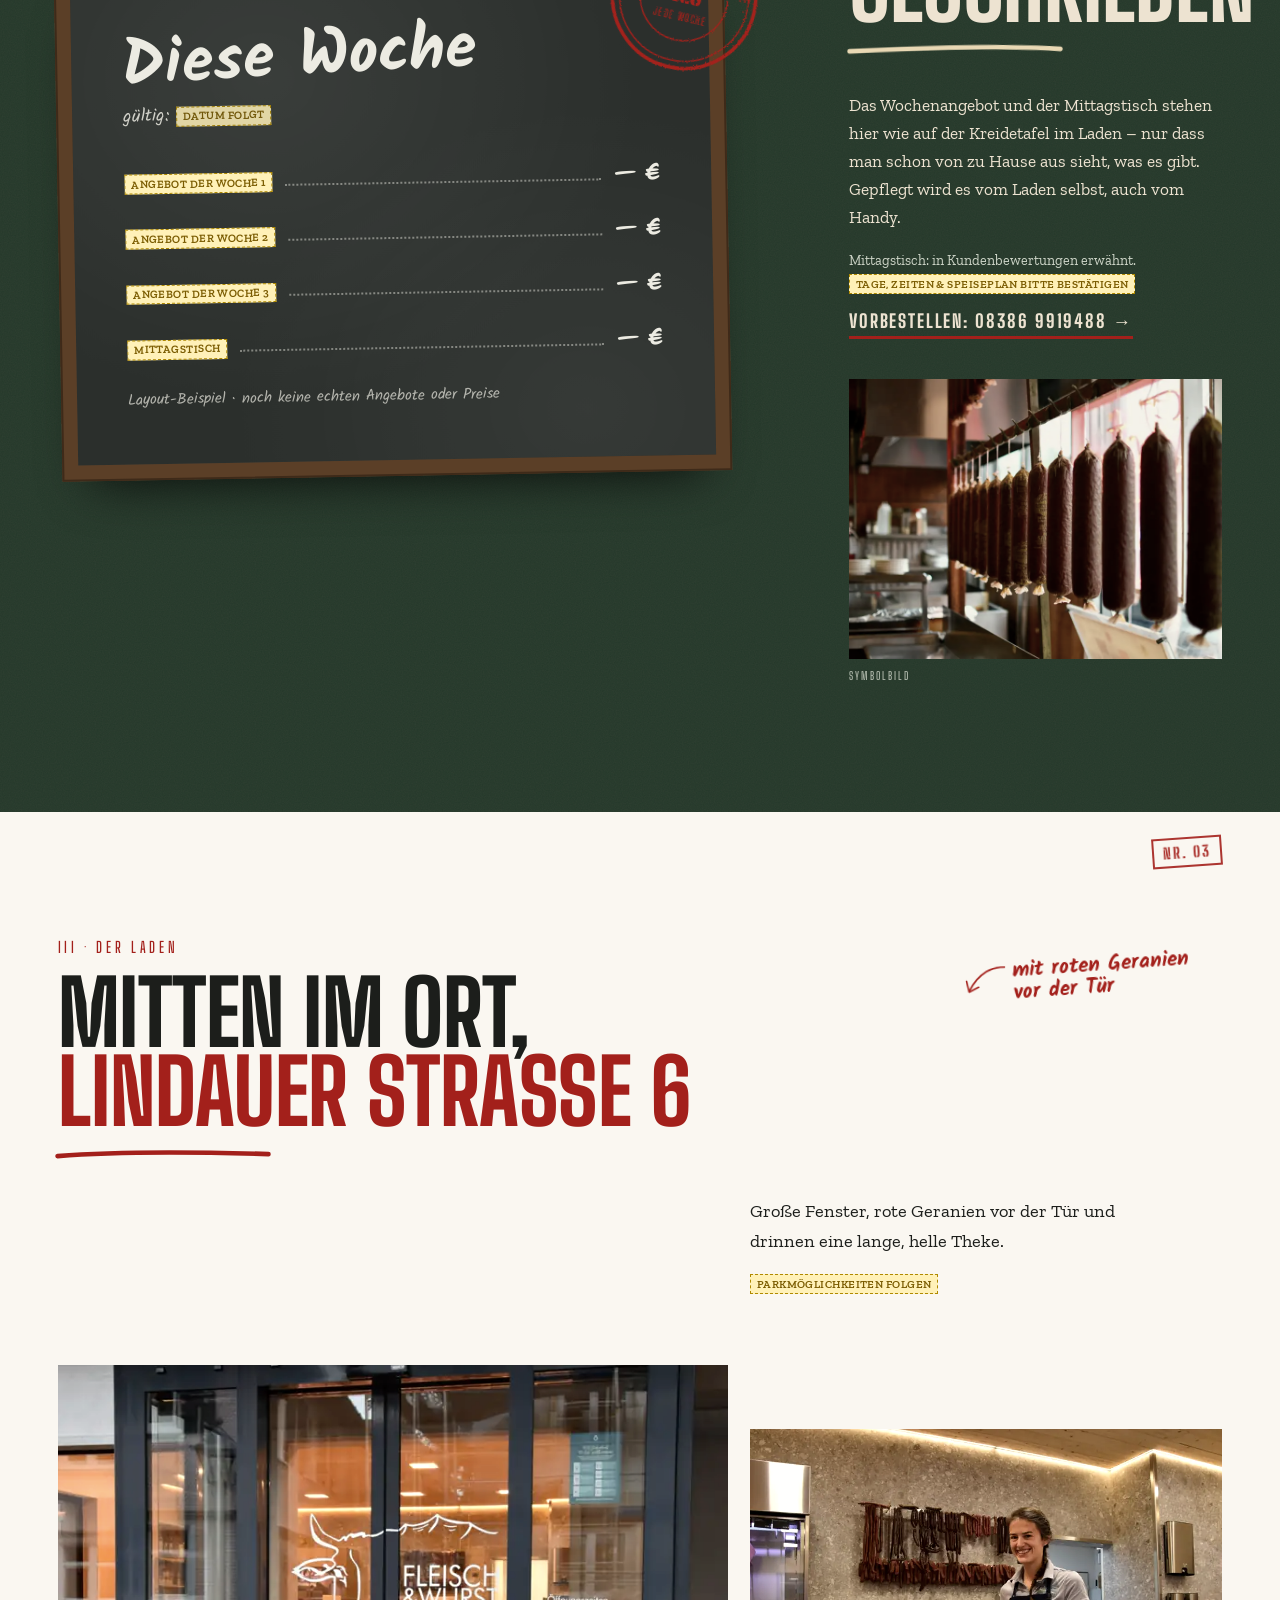
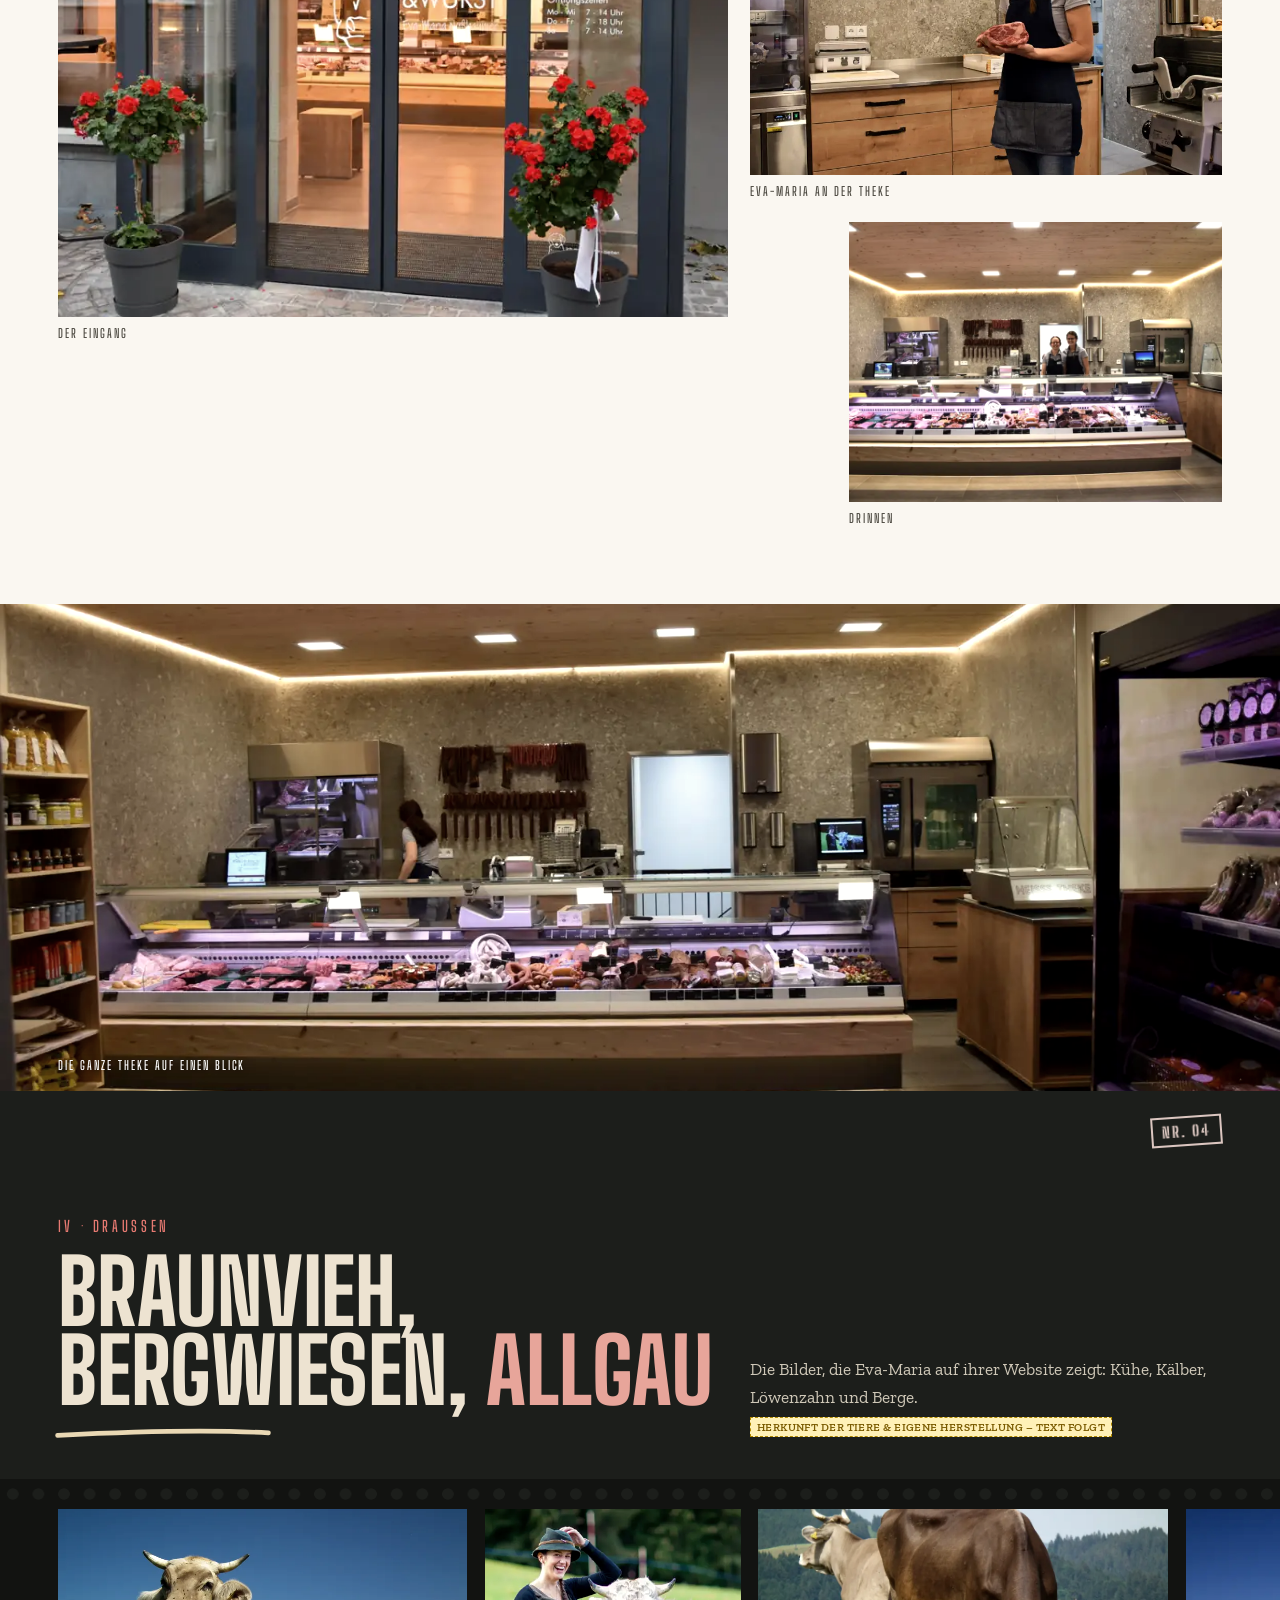
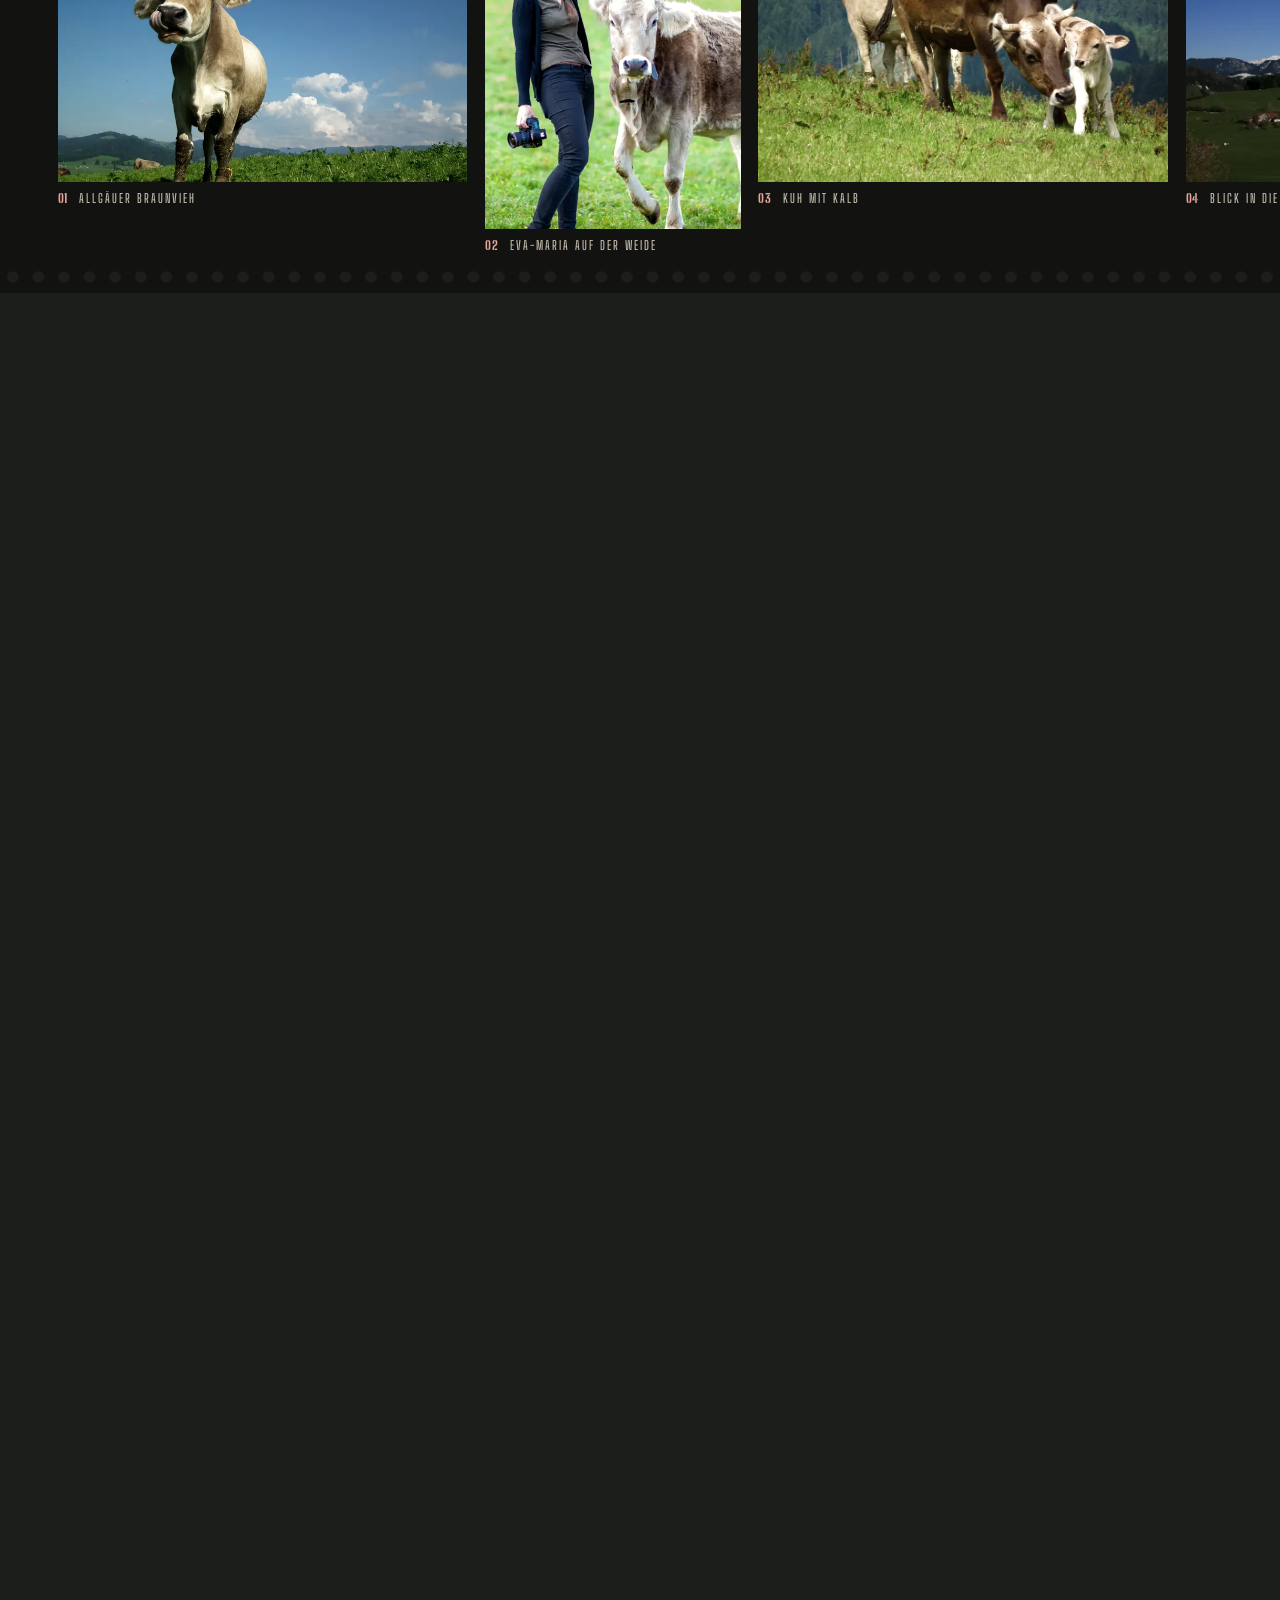
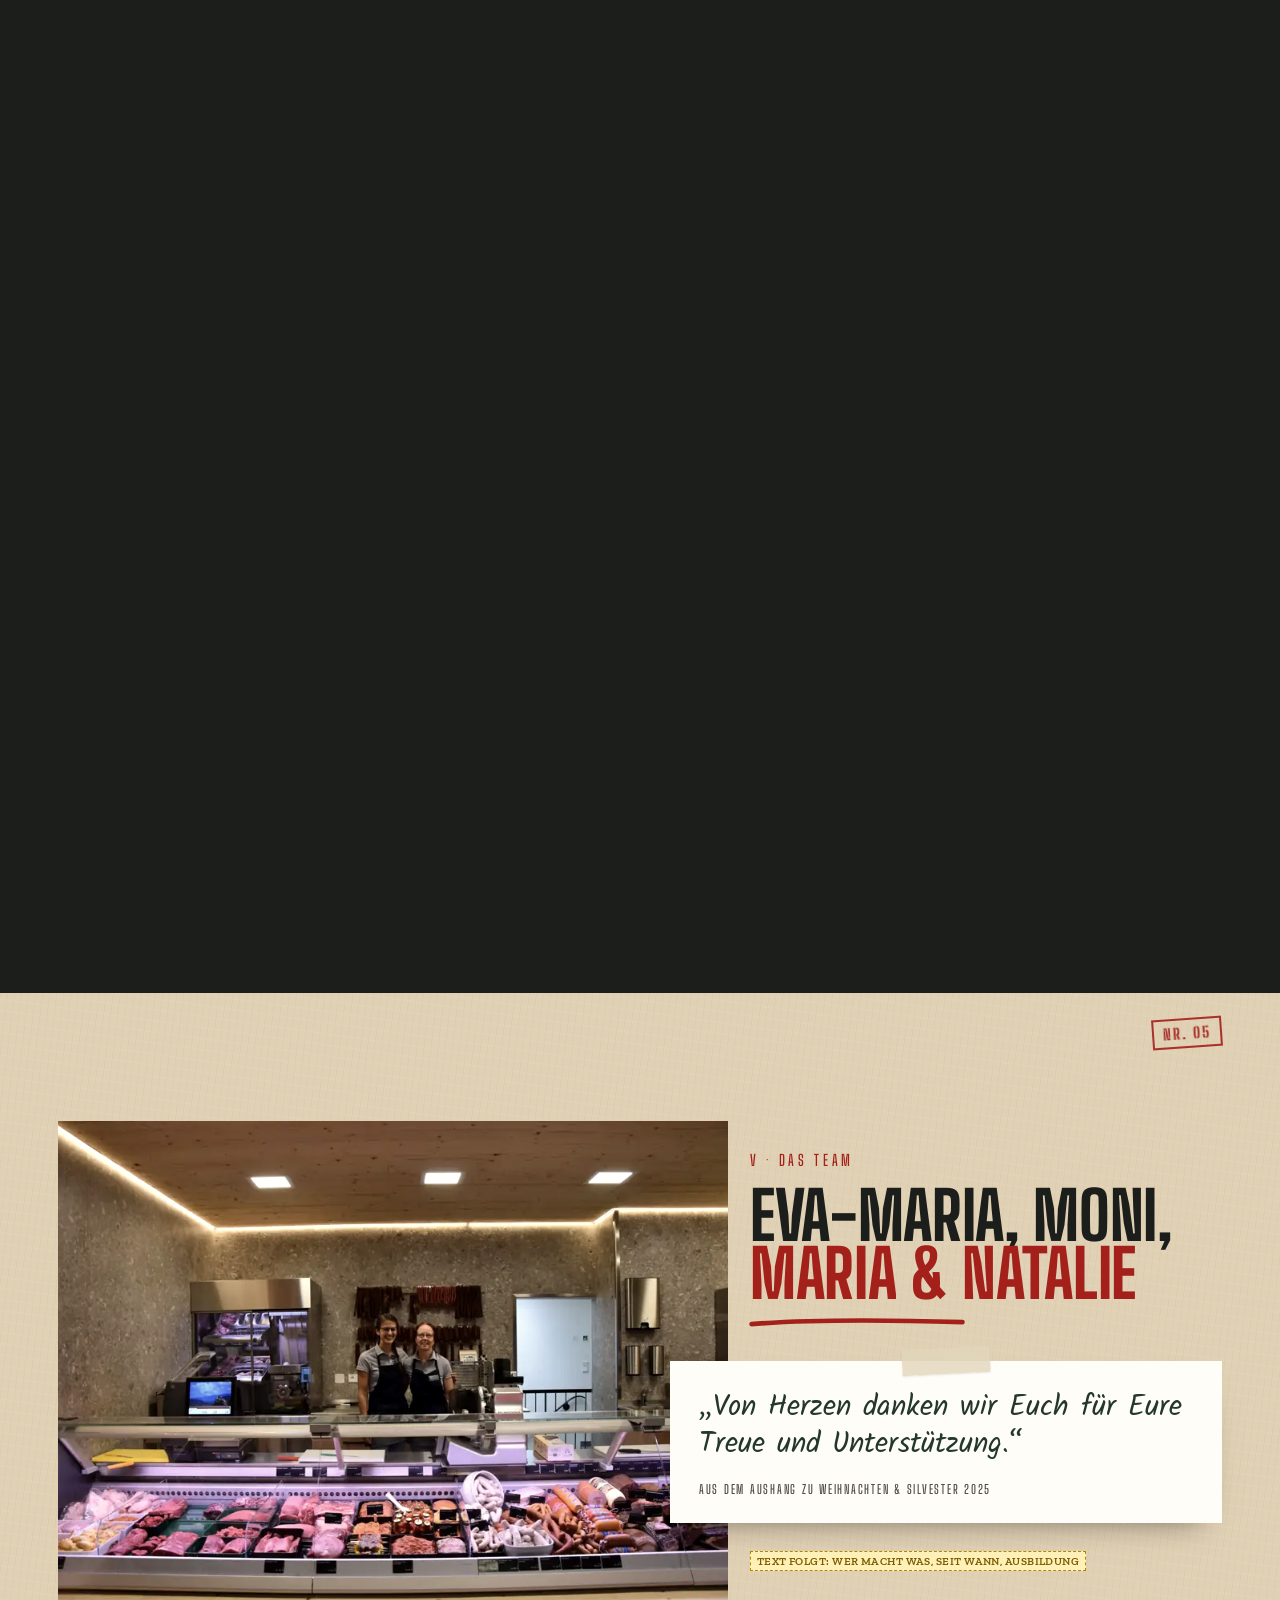
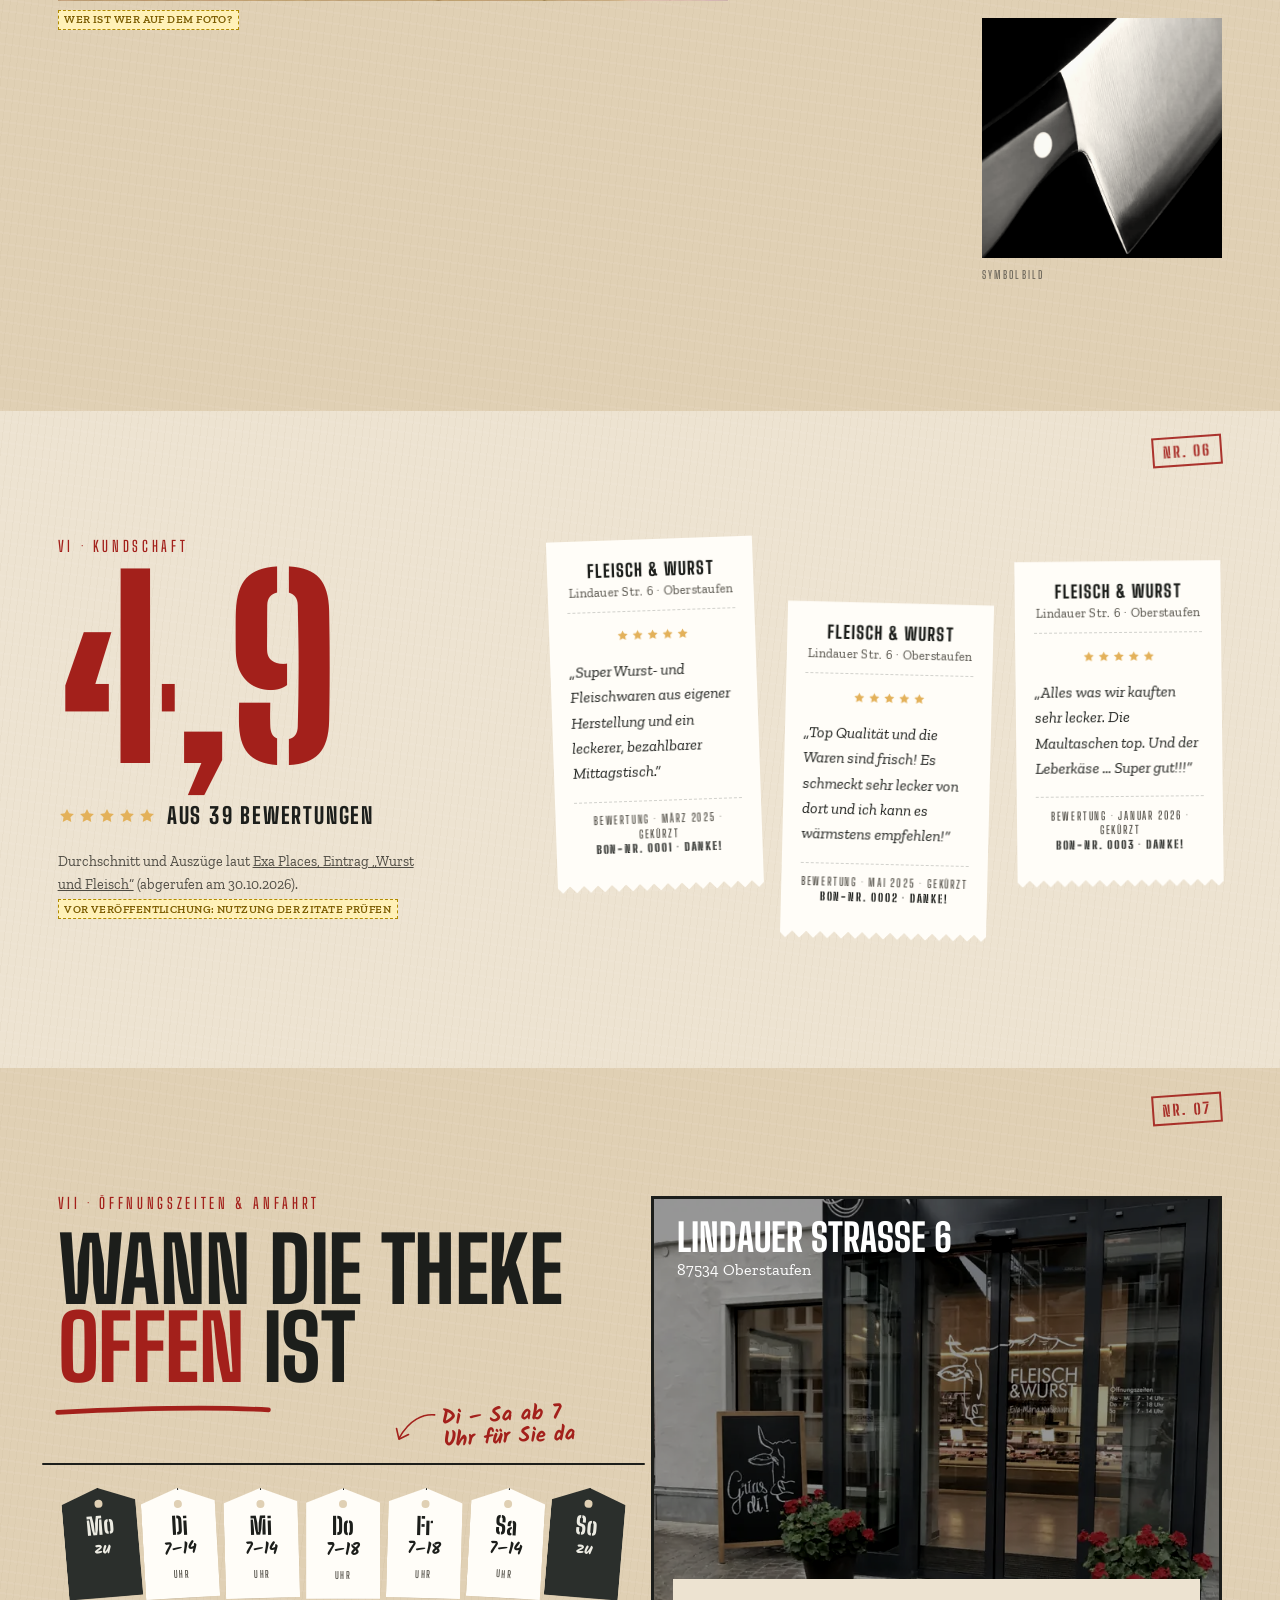
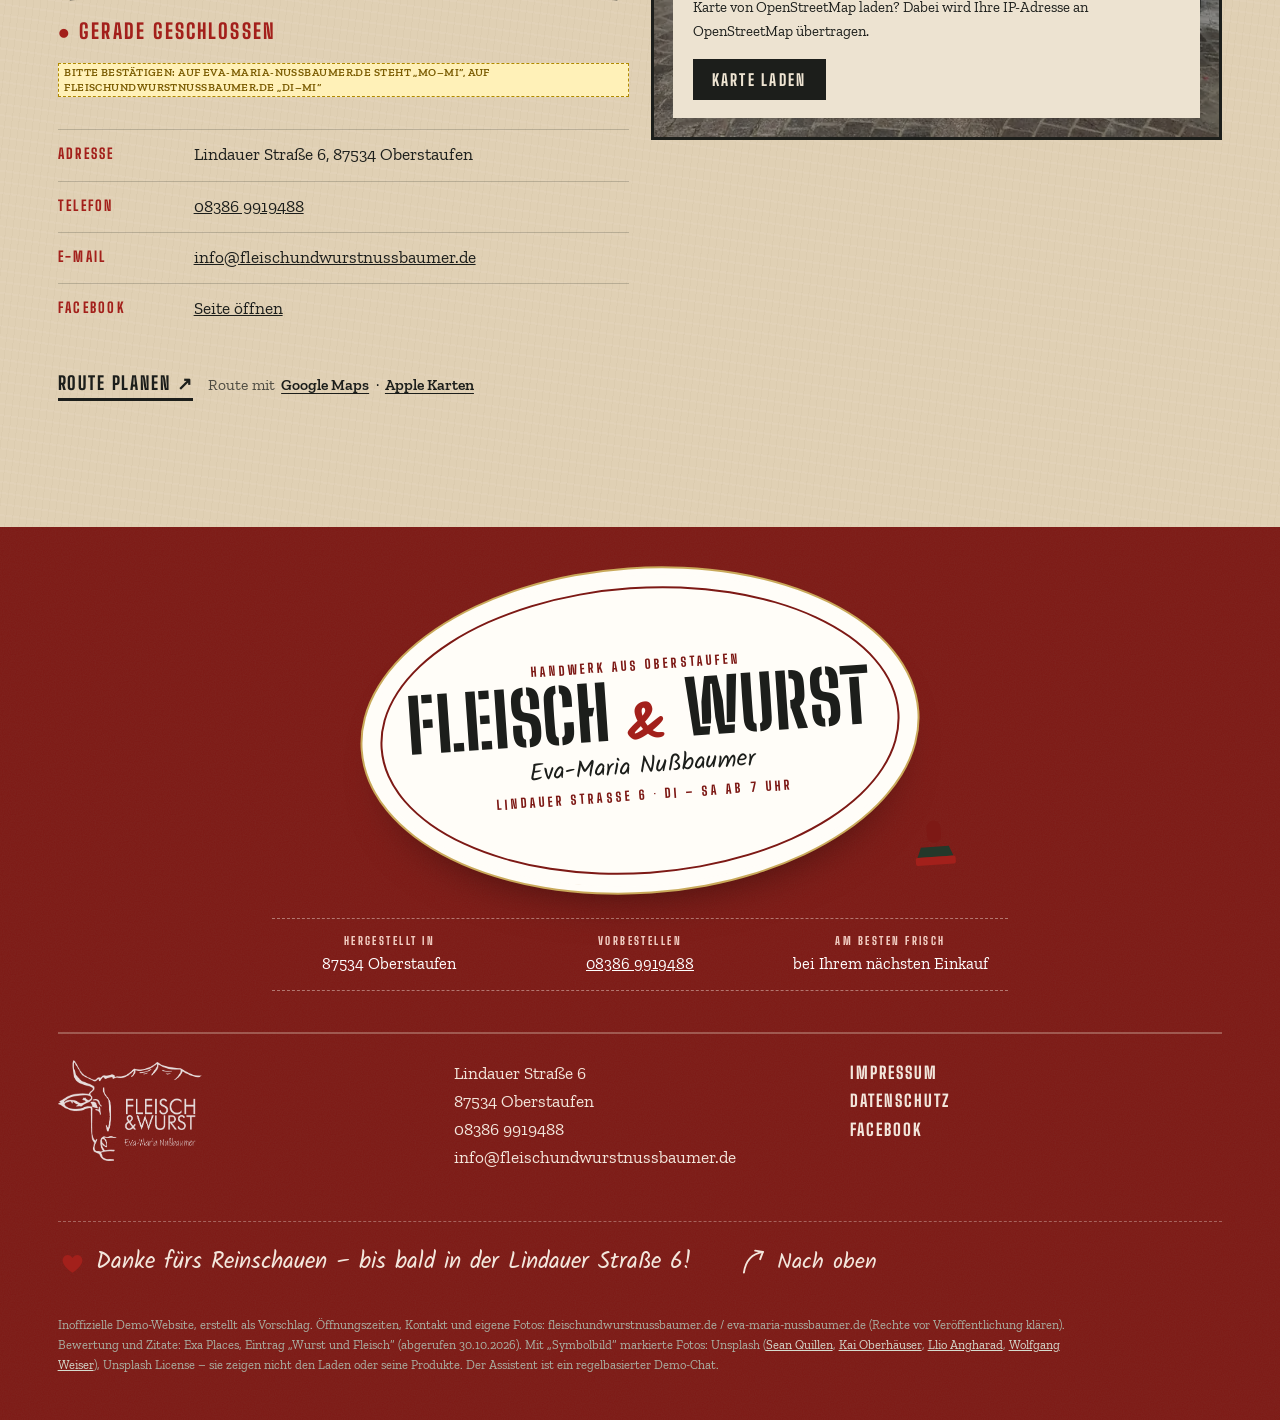
==== commit 8fa40188: "Demo-Vorschau" ====
--- a/index.html
+++ b/index.html
@@ -9,11 +9,10 @@
 <meta name="theme-color" content="#24382a">
 <link rel="icon" href="img/favicon.svg" type="image/svg+xml">
 <link rel="preload" href="fonts/big-shoulders-display-latin-800-normal.woff2" as="font" type="font/woff2" crossorigin>
-<link rel="stylesheet" href="css/fonts.css">
-<link rel="stylesheet" href="css/style.css">
-<link rel="stylesheet" href="chatbot/chatbot.css">
-<link rel="stylesheet" href="css/premium.css">
-<!--liebe--><link rel="stylesheet" href="css/liebe.css"><link rel="stylesheet" href="css/liebe-site.css"><!--/liebe-->
+<!--plus--><link rel="preload" href="fonts/zilla-slab-latin-400-normal.woff2" as="font" type="font/woff2" crossorigin><!--/plus-->
+<link rel="stylesheet" href="css/bundle.css">
+<link rel="stylesheet" href="chatbot/chatbot.css" media="print" onload="this.media='all'"><noscript><link rel="stylesheet" href="chatbot/chatbot.css"></noscript>
+<!--liebe--><!--/liebe-->
 
 <script>document.documentElement.classList.add('js')</script>
 <script>try{if(!matchMedia('(prefers-reduced-motion: reduce)').matches&&!sessionStorage.getItem('demo-intro'))document.documentElement.classList.add('intro-on')}catch(e){}</script>
@@ -24,6 +23,8 @@
 "openingHoursSpecification":[{"@type":"OpeningHoursSpecification","dayOfWeek":["Tuesday","Wednesday","Saturday"],"opens":"07:00","closes":"14:00"},
 {"@type":"OpeningHoursSpecification","dayOfWeek":["Thursday","Friday"],"opens":"07:00","closes":"18:00"}]}
 </script>
+<!--plus--><meta property="og:type" content="website"><meta property="og:locale" content="de_DE"><meta property="og:site_name" content="Fleisch &amp; Wurst Eva-Maria Nußbaumer"><meta property="og:title" content="Fleisch &amp; Wurst Eva-Maria Nußbaumer – Metzgerei in Oberstaufen (Demo)"><meta property="og:description" content="Metzgerei Fleisch &amp; Wurst Eva-Maria Nußbaumer, Lindauer Straße 6, Oberstaufen. Theke, Wochenangebot, Öffnungszeiten und Anfahrt."><meta property="og:url" content="https://ni1303.github.io/demo-fleisch-und-wurst-nussbaumer/"><meta property="og:image" content="https://ni1303.github.io/demo-fleisch-und-wurst-nussbaumer/img/og.jpg"><meta property="og:image:width" content="1200"><meta property="og:image:height" content="630"><meta property="og:image:alt" content="Metzgerei Fleisch &amp; Wurst Nußbaumer in Oberstaufen (Demo-Entwurf)"><meta name="twitter:card" content="summary_large_image"><link rel="apple-touch-icon" href="img/apple-touch-icon.png"><meta name="theme-color" content="#8e1f1f"><link rel="stylesheet" href="css/plus.css" media="print" onload="this.media='all'"><noscript></noscript><!--/plus-->
+<!--plus--><style>.pl-vn-btn{margin-left:.7rem;padding:.25rem .7rem;border:1px solid currentColor;border-radius:999px;background:transparent;color:inherit;font:inherit;font-size:.92em;font-weight:600;cursor:pointer;white-space:nowrap}</style><!--/plus-->
 </head>
 <body id="top" data-fx data-cursor>
 <svg width="0" height="0" style="position:absolute" aria-hidden="true" focusable="false">
@@ -38,7 +39,7 @@
   <button class="intro-skip" type="button">Überspringen</button>
 </div>
 <div class="tag-ind" data-chapter-ind aria-hidden="true"><span class="ti-hole"></span><span class="ti-no">Nr. <b data-ch-no>01</b></span><span class="ti-l" data-ch-label>Theke</span></div>
-<div class="demo-banner" role="note"><strong>Inoffizielle Demo</strong> – Entwurf für eine neue Website von Fleisch &amp; Wurst Eva-Maria Nußbaumer. Keine offizielle Seite. Gelb markierte Stellen sind Platzhalter.</div>
+<div class="demo-banner" role="note"><strong>Inoffizielle Demo</strong> – Entwurf für eine neue Website von Fleisch &amp; Wurst Eva-Maria Nußbaumer. Keine offizielle Seite. Gelb markierte Stellen sind Platzhalter.<!--plus--><button type="button" class="pl-vn-btn" aria-haspopup="dialog"><span aria-hidden="true">◐</span> Vorher / Nachher</button><!--/plus--></div>
 <header class="site-header">
   <a class="brand" href="index.html#top" aria-label="Fleisch &amp; Wurst Eva-Maria Nußbaumer – Startseite"><img src="img/logo.png" alt="" width="427" height="300"><span class="sr-only">Fleisch &amp; Wurst Eva-Maria Nußbaumer</span></a>
   <nav class="nav" aria-label="Hauptnavigation">
@@ -217,19 +218,19 @@
     <div class="bons">
       <figure class="bon b0" data-reveal>
         <p class="bon-h">Fleisch &amp; Wurst<br><small>Lindauer Str. 6 · Oberstaufen</small></p>
-        <p class="bon-st" aria-label="5 von 5 Sternen"><svg class="st" aria-hidden="true"><use href="#i-star"/></svg><svg class="st" aria-hidden="true"><use href="#i-star"/></svg><svg class="st" aria-hidden="true"><use href="#i-star"/></svg><svg class="st" aria-hidden="true"><use href="#i-star"/></svg><svg class="st" aria-hidden="true"><use href="#i-star"/></svg></p>
+        <p class="bon-st"><svg class="st" aria-hidden="true"><use href="#i-star"/></svg><svg class="st" aria-hidden="true"><use href="#i-star"/></svg><svg class="st" aria-hidden="true"><use href="#i-star"/></svg><svg class="st" aria-hidden="true"><use href="#i-star"/></svg><svg class="st" aria-hidden="true"><use href="#i-star"/></svg><span class="sr-only">5 von 5 Sternen</span></p>
         <blockquote>„Super Wurst- und Fleischwaren aus eigener Herstellung und ein leckerer, bezahlbarer Mittagstisch.“</blockquote>
         <figcaption>Bewertung · März 2025 · gekürzt<br><span>Bon-Nr. 0001 · Danke!</span></figcaption>
       </figure>
       <figure class="bon b1" data-reveal>
         <p class="bon-h">Fleisch &amp; Wurst<br><small>Lindauer Str. 6 · Oberstaufen</small></p>
-        <p class="bon-st" aria-label="5 von 5 Sternen"><svg class="st" aria-hidden="true"><use href="#i-star"/></svg><svg class="st" aria-hidden="true"><use href="#i-star"/></svg><svg class="st" aria-hidden="true"><use href="#i-star"/></svg><svg class="st" aria-hidden="true"><use href="#i-star"/></svg><svg class="st" aria-hidden="true"><use href="#i-star"/></svg></p>
+        <p class="bon-st"><svg class="st" aria-hidden="true"><use href="#i-star"/></svg><svg class="st" aria-hidden="true"><use href="#i-star"/></svg><svg class="st" aria-hidden="true"><use href="#i-star"/></svg><svg class="st" aria-hidden="true"><use href="#i-star"/></svg><svg class="st" aria-hidden="true"><use href="#i-star"/></svg><span class="sr-only">5 von 5 Sternen</span></p>
         <blockquote>„Top Qualität und die Waren sind frisch! Es schmeckt sehr lecker von dort und ich kann es wärmstens empfehlen!“</blockquote>
         <figcaption>Bewertung · Mai 2025 · gekürzt<br><span>Bon-Nr. 0002 · Danke!</span></figcaption>
       </figure>
       <figure class="bon b2" data-reveal>
         <p class="bon-h">Fleisch &amp; Wurst<br><small>Lindauer Str. 6 · Oberstaufen</small></p>
-        <p class="bon-st" aria-label="5 von 5 Sternen"><svg class="st" aria-hidden="true"><use href="#i-star"/></svg><svg class="st" aria-hidden="true"><use href="#i-star"/></svg><svg class="st" aria-hidden="true"><use href="#i-star"/></svg><svg class="st" aria-hidden="true"><use href="#i-star"/></svg><svg class="st" aria-hidden="true"><use href="#i-star"/></svg></p>
+        <p class="bon-st"><svg class="st" aria-hidden="true"><use href="#i-star"/></svg><svg class="st" aria-hidden="true"><use href="#i-star"/></svg><svg class="st" aria-hidden="true"><use href="#i-star"/></svg><svg class="st" aria-hidden="true"><use href="#i-star"/></svg><svg class="st" aria-hidden="true"><use href="#i-star"/></svg><span class="sr-only">5 von 5 Sternen</span></p>
         <blockquote>„Alles was wir kauften sehr lecker. Die Maultaschen top. Und der Leberkäse … Super gut!!!“</blockquote>
         <figcaption>Bewertung · Januar 2026 · gekürzt<br><span>Bon-Nr. 0003 · Danke!</span></figcaption>
       </figure>
@@ -282,12 +283,13 @@
     <p class="small">Inoffizielle Demo-Website, erstellt als Vorschlag. Öffnungszeiten, Kontakt und eigene Fotos: fleischundwurstnussbaumer.de / eva-maria-nussbaumer.de (Rechte vor Veröffentlichung klären). Bewertung und Zitate: Exa Places, Eintrag „Wurst und Fleisch“ (abgerufen 30.10.2026). Mit „Symbolbild“ markierte Fotos: Unsplash (<a href="https://unsplash.com/photos/eine-reihe-wurstchen-auf-einem-gestell-YQ8D05-B84A?utm_source=demo&amp;utm_medium=referral" target="_blank" rel="noopener">Sean Quillen</a>, <a href="https://unsplash.com/photos/graustufenfoto-eines-grauen-hackbeils-mit-schwarzem-griff-HJEMSfYKJqE?utm_source=demo&amp;utm_medium=referral" target="_blank" rel="noopener">Kai Oberhäuser</a>, <a href="https://unsplash.com/photos/ein-stuck-fleisch-sitzt-auf-einem-stuck-papier-jkVToIbJsWA?utm_source=demo&amp;utm_medium=referral" target="_blank" rel="noopener">Llio Angharad</a>, <a href="https://unsplash.com/photos/kuh-weidet-auf-gruner-bergweide-rNWeY-MXoZI?utm_source=demo&amp;utm_medium=referral" target="_blank" rel="noopener">Wolfgang Weiser</a>), Unsplash License – sie zeigen nicht den Laden oder seine Produkte. Der Assistent ist ein regelbasierter Demo-Chat.</p>
   </div>
 </footer>
-<nav class="mobile-bar" aria-label="Schnellzugriff"><a href="https://www.openstreetmap.org/?mlat=47.55485&mlon=10.02149#map=18/47.55485/10.02149" target="_blank" rel="noopener">Route</a><a href="tel:+4983869919488">Anrufen · 08386 9919488</a></nav>
+<nav class="mobile-bar" aria-label="Schnellzugriff"><a href="https://www.google.com/maps/dir/?api=1&amp;destination=Lindauer%20Stra%C3%9Fe%206%2C%2087534%20Oberstaufen" target="_blank" rel="noopener">Route</a><a href="tel:+4983869919488">Anrufen · 08386 9919488</a></nav>
 <script src="js/base.js" defer></script>
 <script src="js/fx.js" defer></script>
 <script src="js/main.js" defer></script>
 <script src="js/premium.js" defer></script>
 <script src="chatbot/chatbot.js" data-kb="chatbot/kb.json" defer></script>
 <!--liebe--><script type="application/json" id="liebe-cfg">{"underline": [{"sel": ".theke-text h2, .tafel-text h2, .laden-head h2, .film-head h2, .team h2, .stimmen h2, .an-text h2", "style": "brush"}], "notes": [{"at": ".theke-text", "text": "in Bewertungen gelobt: Maultaschen & Leberkäse!", "arrow": "dl", "rot": -3, "m": "inline", "css": {"right": "-2rem", "top": "-2.8rem"}}, {"at": ".laden-head", "text": "mit roten Geranien vor der Tür", "arrow": "dl", "rot": -4, "css": {"right": "2%", "top": "1rem"}}, {"at": ".an-text .ptags", "text": "Di – Sa ab 7 Uhr für Sie da", "arrow": "dl", "rot": -3, "m": "inline", "css": {"right": "0", "top": "-3rem"}}], "lift": ".ptag:not(.off)", "squish": ".tag-cta, .btn, .mobile-bar a", "burst": {"sel": ".tag-cta, a[href^='tel:'], .mobile-bar a", "shape": "heart", "colors": ["#a3201b", "#d9573f", "#24382a"], "n": 7}, "egg": {"at": ".etikett-foot .etikett", "type": "stamp", "autoclose": 6000, "label": "Danke-Stempel aufdrücken", "hint": "Stempel?", "svg": "<svg width='48' height='56' viewBox='0 0 48 56' aria-hidden='true'><rect x='17' y='2' width='14' height='22' rx='7' fill='#7d1915'/><path d='M10 28h28l4 10H6z' fill='#24382a'/><rect x='4' y='38' width='40' height='8' rx='2' fill='#a3201b'/><\/svg>", "msg": "<span class='lv-danke' aria-hidden='true'>Danke!<\/span>Für Ihren Besuch – bis bald an der Theke!", "css": {"bottom": "-.6rem", "right": "-2.4rem"}}, "foot": {"at": ".etikett-foot .wrap", "after": ".foot-cols", "text": "Danke fürs Reinschauen – bis bald in der Lindauer Straße 6!", "top": "Nach oben", "shape": "heart"}, "texture": "kraft"}</script><script src="js/liebe.js" defer></script><!--/liebe-->
+<!--plus--><script type="application/json" id="plus-cfg">{"address": "Lindauer Straße 6, 87534 Oberstaufen", "vorher": {"d": "img/demo/vorher-d.webp", "m": "img/demo/vorher-m.webp", "nd": "img/demo/nachher-d.webp", "nm": "img/demo/nachher-m.webp", "src": "Bisher: Startseite fleischundwurstnussbaumer.de, Bildschirmfoto vom 29.10.2026. Dieser Hinweis ist nur Teil der Demo und verschwindet mit dem Demo-Banner."}}</script><script src="js/plus.js" defer></script><!--/plus-->
 </body>
 </html>
--- a/css/bundle.css
+++ b/css/bundle.css
@@ -0,0 +1,652 @@
+/* css/fonts.css */
+@font-face{font-family:'Shoulders';src:url(../fonts/big-shoulders-display-latin-600-normal.woff2) format('woff2');font-weight:600;font-style:normal;font-display:swap}
+@font-face{font-family:'Shoulders';src:url(../fonts/big-shoulders-display-latin-800-normal.woff2) format('woff2');font-weight:800;font-style:normal;font-display:swap}
+@font-face{font-family:'Stencil';src:url(../fonts/big-shoulders-stencil-display-latin-800-normal.woff2) format('woff2');font-weight:800;font-style:normal;font-display:swap}
+@font-face{font-family:'Zilla';src:url(../fonts/zilla-slab-latin-400-normal.woff2) format('woff2');font-weight:400;font-style:normal;font-display:swap}
+@font-face{font-family:'Zilla';src:url(../fonts/zilla-slab-latin-400-italic.woff2) format('woff2');font-weight:400;font-style:italic;font-display:swap}
+@font-face{font-family:'Zilla';src:url(../fonts/zilla-slab-latin-600-normal.woff2) format('woff2');font-weight:600;font-style:normal;font-display:swap}
+@font-face{font-family:'Kalam';src:url(../fonts/kalam-latin-400-normal.woff2) format('woff2');font-weight:400;font-style:normal;font-display:swap}
+@font-face{font-family:'Kalam';src:url(../fonts/kalam-latin-700-normal.woff2) format('woff2');font-weight:700;font-style:normal;font-display:swap}
+
+/* css/style.css */
+/* Fleisch & Wurst Eva-Maria Nußbaumer – „Metzgerpapier & Kreidetafel“ (Demo, Runde 3) */
+:root{--paper:#ede3d1;--paper-2:#e0d0b4;--bon:#fbf8f1;--ink:#1c1e1b;--ink-2:#4f4c44;--green:#24382a;--green-2:#3f5f43;--red:#a3201b;--chalk:#2b2f2c;--chalk-t:#ecebe2;
+  --disp:'Shoulders',Impact,'Arial Narrow',sans-serif;--sten:'Stencil','Shoulders',Impact,sans-serif;--body:'Zilla',Georgia,serif;--hand:'Kalam','Comic Sans MS',cursive;
+  --ease:cubic-bezier(.2,.7,.1,1);--pad:clamp(1.1rem,4.5vw,4rem);--rule:rgba(28,30,27,.2);
+  --grain:url("data:image/svg+xml,%3Csvg xmlns='http://www.w3.org/2000/svg' width='160' height='160'%3E%3Cfilter id='n'%3E%3CfeTurbulence type='fractalNoise' baseFrequency='.85' numOctaves='2' stitchTiles='stitch'/%3E%3CfeColorMatrix values='0 0 0 0 .3 0 0 0 0 .25 0 0 0 0 .18 0 0 0 .09 0'/%3E%3C/filter%3E%3Crect width='100%25' height='100%25' filter='url(%23n)'/%3E%3C/svg%3E");
+  --fibers:repeating-linear-gradient(97deg,rgba(120,90,50,.035) 0 1px,transparent 1px 7px),repeating-linear-gradient(8deg,rgba(255,255,255,.05) 0 2px,transparent 2px 11px)}
+*,*::before,*::after{box-sizing:border-box}
+html{overflow-x:clip;-webkit-text-size-adjust:100%;scroll-behavior:smooth;scroll-padding-top:5.5rem}
+body{overflow-x:clip;margin:0;background:var(--fibers),var(--paper);color:var(--ink);font:400 1.08rem/1.62 var(--body)}
+body::after{content:"";position:fixed;inset:0;background:var(--grain);opacity:.7;pointer-events:none;z-index:90;mix-blend-mode:multiply}
+img{max-width:100%;height:auto;display:block}
+a{color:inherit}
+h1,h2,h3{font-family:var(--disp);font-weight:800;text-transform:uppercase;line-height:.88;margin:0 0 .4em;letter-spacing:-.005em}
+h2{font-size:clamp(2.8rem,7vw,6.4rem)}
+h2 em{font-style:normal;color:var(--red)}
+p{margin:0 0 1em}
+.wrap{max-width:1360px;margin:0 auto;padding:0 var(--pad)}
+.sr-only{position:absolute;width:1px;height:1px;overflow:hidden;clip:rect(0 0 0 0);white-space:nowrap}
+.ph{display:inline-block;max-width:100%;font:600 .7rem/1.3 var(--body);letter-spacing:.04em;text-transform:uppercase;color:#7a5b00;background:#fff1b8;border:1px dashed #b08a00;padding:.15em .5em;vertical-align:middle;filter:none}
+.kicker{font:600 .95rem/1 var(--disp);letter-spacing:.24em;text-transform:uppercase;color:var(--red);margin-bottom:1.2rem}
+.kicker span{color:var(--ink-2)}
+.note,.small{font-size:.88rem;color:var(--ink-2)}
+figure{margin:0}
+figcaption{font:600 .78rem/1.3 var(--disp);letter-spacing:.16em;text-transform:uppercase;color:var(--ink-2);margin-top:.55rem}
+.sym{font:600 .7rem/1 var(--disp);letter-spacing:.18em;text-transform:uppercase;opacity:.8}
+
+/* Bildstimmung: kontrastreich, leicht entsättigt, warm */
+main img{filter:contrast(1.07) saturate(.86) sepia(.06)}
+main img.stock{filter:contrast(1.05) saturate(.68) sepia(.14) brightness(.98)}
+.cb-root img,.lightbox img,.brand img,.foot-logo{filter:none}
+
+/* Kopf */
+.demo-banner{background:var(--ink);color:#d8d2c4;font:400 .8rem/1.4 var(--body);text-align:center;padding:.5rem 1rem;position:relative;z-index:41}
+.demo-banner strong{color:#fff}
+.site-header{position:sticky;top:0;z-index:40;display:flex;align-items:center;justify-content:space-between;gap:2rem;padding:.45rem var(--pad);background:rgba(237,227,209,.95);border-bottom:2px solid var(--ink)}
+.brand img{height:58px;width:auto}
+#nav-list{list-style:none;margin:0;padding:0;display:flex;align-items:center;gap:1.8rem}
+#nav-list a{text-decoration:none;font:800 1.05rem/1 var(--disp);letter-spacing:.12em;text-transform:uppercase;padding:.35rem 0;position:relative}
+#nav-list a::after{content:"";position:absolute;left:-.2rem;right:-.2rem;top:52%;height:.5rem;background:var(--red);opacity:.85;transform:scaleX(0) rotate(-2deg);transform-origin:left;transition:transform .35s var(--ease);z-index:-1}
+#nav-list a:hover::after{transform:scaleX(1) rotate(-2deg)}
+.nav-tel a{font-family:var(--sten)!important;background:var(--ink);color:var(--paper);padding:.7rem 1rem!important;letter-spacing:.06em!important}
+.nav-tel a::after{display:none}
+.nav-toggle{display:none}
+
+/* Hero */
+.hero{position:relative;padding:clamp(1.5rem,4vw,3.5rem) var(--pad) clamp(3.5rem,7vw,6rem)}
+.hero-grid{max-width:1360px;margin:0 auto;display:grid;grid-template-columns:repeat(12,1fr);gap:0 1.4rem;position:relative}
+.hero-text{grid-column:1/7;grid-row:1;position:relative;z-index:3;padding-top:clamp(1rem,4vw,3.5rem)}
+.hero h1{font-size:clamp(5rem,15vw,15.5rem);line-height:.8;letter-spacing:-.02em;margin:0 0 1.2rem}
+.hero h1 .h-1,.hero h1 .h-2{display:block}
+.hero h1 .h-2{padding-left:.55em}
+.hero h1 .h-amp{position:absolute;font:700 clamp(3rem,7vw,7rem)/1 var(--hand);color:var(--red);text-transform:none;margin:-.05em 0 0 -.05em;transform:rotate(-8deg)}
+.hand{font:400 clamp(1.6rem,2.6vw,2.4rem)/1.2 var(--hand);color:var(--green-2);transform:rotate(-2deg);transform-origin:left;margin:0 0 1.6rem}
+.herz{width:.8em;height:.8em;color:var(--red);vertical-align:-.05em;animation:beat 1.6s ease-in-out infinite}
+@keyframes beat{0%,60%,100%{transform:scale(1)}20%{transform:scale(1.18)}40%{transform:scale(.96)}}
+.lead{font-size:1.2rem;max-width:30rem}
+.hero-cta{display:flex;flex-wrap:wrap;align-items:center;gap:1.2rem 2.2rem;margin:2rem 0 1.2rem}
+.tag-cta{position:relative;display:inline-flex;flex-direction:column;text-decoration:none;background:var(--red);color:#fbefe6;font:800 1.9rem/1 var(--sten);letter-spacing:.03em;padding:.8rem 1.4rem .85rem 2.4rem;clip-path:polygon(1.1rem 0,100% 0,100% 100%,1.1rem 100%,0 50%);transition:background .3s}
+.tag-cta::before{content:"";position:absolute;left:.85rem;top:50%;width:.55rem;height:.55rem;margin-top:-.28rem;border-radius:50%;background:var(--paper)}
+.tag-cta small{font:600 .78rem/1 var(--disp);letter-spacing:.24em;text-transform:uppercase;margin-bottom:.35rem;opacity:.85}
+.tag-cta:hover{background:#861915}
+.arrow-link{font:800 1.15rem/1 var(--disp);letter-spacing:.1em;text-transform:uppercase;text-decoration:none;border-bottom:3px solid var(--ink);padding-bottom:.25rem}
+.arrow-link span{display:inline-block;transition:transform .3s var(--ease)}
+.arrow-link:hover span{transform:translate(4px,2px)}
+.arrow-link.light{color:var(--paper);border-color:var(--red)}
+.hero-open{font:600 1rem/1 var(--disp);letter-spacing:.16em;text-transform:uppercase;color:var(--green-2)}
+.hero-open.closed,.open-now.closed{color:var(--red)}
+.hero-photo{grid-column:7/13;grid-row:1;margin-top:1.2rem;position:relative;overflow:hidden;--clip-bg:var(--paper)}
+.hero-photo img{width:100%;aspect-ratio:4/4.6;object-fit:cover;transform:translateY(calc(var(--py,0) * 1px)) scale(1.08)}
+.hero-photo figcaption{position:absolute;right:0;bottom:0;margin:0;background:var(--paper);padding:.6rem 0 0 .9rem;z-index:2}
+.hero-polaroid{grid-column:5/8;grid-row:1;align-self:end;margin-bottom:-2.5rem;z-index:4;background:var(--bon);padding:.7rem .7rem 0;box-shadow:0 16px 30px -18px rgba(0,0,0,.55);transform:rotate(-5deg);max-width:250px;justify-self:end;margin-right:-2rem}
+.hero-polaroid figcaption{font:400 1.25rem/1 var(--hand);text-transform:none;letter-spacing:0;color:var(--ink);padding:.5rem 0 .7rem;margin:0;text-align:center}
+.hero-polaroid::before,.cut::before,.hand-note::before{content:"";position:absolute;left:50%;top:-.8rem;width:5.5rem;height:1.6rem;margin-left:-2.75rem;background:rgba(226,214,186,.78);transform:rotate(-3deg);box-shadow:0 1px 2px rgba(0,0,0,.08);z-index:3}
+.hero-polaroid{position:relative}
+.hero-rating{grid-column:7/9;grid-row:1;align-self:start;justify-self:start;z-index:5;margin:-1rem 0 0 -2.6rem;width:8.6rem;height:8.6rem;border-radius:50%;background:var(--green);color:var(--paper);display:flex;flex-direction:column;align-items:center;justify-content:center;text-decoration:none;transform:rotate(-12deg);outline:2px dashed rgba(237,227,209,.55);outline-offset:-8px}
+.hr-num{font:800 2.8rem/.9 var(--sten)}
+.hr-st{display:flex;gap:2px;margin:.25rem 0}.st{width:13px;height:13px;color:#e3b15a}
+.hr-t{font:600 .72rem/1 var(--disp);letter-spacing:.14em;text-transform:uppercase}
+
+/* Hängeschild */
+.sign{grid-column:11/13;grid-row:1;justify-self:end;align-self:start;z-index:6;margin:-2.4rem 1.5rem 0 0;transform-origin:50% 0;transform:rotate(var(--sw,0deg));display:flex;flex-direction:column;align-items:center;pointer-events:auto}
+.sign-cord{width:4.6rem;height:2.8rem;border:2px solid var(--ink);border-bottom:0;border-radius:2.3rem 2.3rem 0 0;transform:translateY(1px);position:relative}
+.sign-cord::before{content:"";position:absolute;left:50%;top:-.45rem;width:.7rem;height:.7rem;margin-left:-.35rem;border-radius:50%;background:var(--ink)}
+.sign-board{display:flex;flex-direction:column;align-items:center;background:var(--green);color:var(--paper);padding:.7rem 1.3rem .65rem;border:3px solid var(--ink);min-width:9rem;box-shadow:0 12px 24px -14px rgba(0,0,0,.6)}
+.sign-state{font:800 1.9rem/1 var(--sten);letter-spacing:.04em;text-transform:uppercase}
+.sign-sub{font:400 1rem/1.1 var(--hand);margin-top:.2rem}
+.sign.closed .sign-board{background:var(--red)}
+
+/* Klebeband-Laufband */
+.tape{background:var(--red);color:#fbefe6;transform:rotate(-1.6deg);margin:1rem -2rem 0;overflow:hidden;position:relative;z-index:5;box-shadow:0 8px 20px -12px rgba(0,0,0,.5)}
+.tape-track{display:flex;width:max-content;animation:tape 38s linear infinite;animation-direction:var(--tdir,normal);padding:.75rem 0}
+.tape span{font:800 1.5rem/1 var(--sten);letter-spacing:.06em;text-transform:uppercase;padding:0 1.4rem;white-space:nowrap}
+.tape i{font-style:normal;opacity:.6;font-size:1rem;align-self:center}
+.tape:hover .tape-track{animation-play-state:paused}
+@keyframes tape{to{transform:translateX(-50%)}}
+
+/* Theke */
+.theke{padding:clamp(5rem,10vw,9rem) 0 clamp(4rem,8vw,7rem)}
+.theke-grid{display:grid;grid-template-columns:repeat(12,1fr);gap:2rem 1.4rem;align-items:start}
+.theke-text{grid-column:1/5;padding-top:1rem}
+.theke-text p{max-width:26rem}
+.theke-stock{margin-top:2.4rem;max-width:16rem;transform:rotate(2deg);--clip-bg:var(--paper)}
+.theke-stock img{aspect-ratio:3/4;object-fit:cover}
+.cuts{grid-column:6/13;display:grid;grid-template-columns:1fr 1fr;gap:3.5rem 2.2rem}
+.cut{position:relative;background:var(--bon);padding:.7rem .7rem 1rem;box-shadow:0 18px 30px -22px rgba(0,0,0,.55);transform:rotate(var(--r,0deg));transition:transform .5s var(--ease)}
+.cut:hover{transform:rotate(0) translateY(-4px)}
+.cut img{width:100%;aspect-ratio:4/3;object-fit:cover}
+.cut figcaption{display:flex;align-items:center;flex-wrap:wrap;gap:.5rem;margin-top:.8rem}
+.cut .tag{font:700 1.35rem/1 var(--hand);text-transform:none;letter-spacing:0;color:var(--ink)}
+.w-a{--r:-1.6deg}.w-a img{aspect-ratio:3/4}
+.w-b{--r:1.4deg;margin-top:6rem}
+.w-c{--r:1deg;margin-top:-3rem}
+.w-d{--r:-1.2deg;margin-top:2rem}
+.w-e{--r:-.8deg;grid-column:1/-1;width:86%;justify-self:end}.w-e img{aspect-ratio:16/8.5}
+.w-f{--r:1.8deg;grid-column:1/2;margin-top:-2rem}
+.cut a{display:block;cursor:zoom-in}
+
+/* Tafel */
+.tafel{background:var(--green) var(--grain);color:var(--paper);padding:clamp(5rem,10vw,8.5rem) 0}
+.tafel-grid{display:grid;grid-template-columns:repeat(12,1fr);gap:2rem 1.4rem;align-items:center}
+.board{grid-column:1/8;position:relative;background:#5b3f27;padding:16px;box-shadow:inset 0 0 0 2px #3e2a19,0 30px 50px -30px rgba(0,0,0,.8);transform:rotate(-1deg)}
+.board-in{background:radial-gradient(ellipse at 30% 20%,rgba(255,255,255,.07),transparent 60%),radial-gradient(ellipse at 80% 90%,rgba(255,255,255,.05),transparent 50%),var(--chalk);padding:clamp(1.8rem,4vw,3.4rem) clamp(1.4rem,4vw,3.6rem);color:var(--chalk-t);font-family:var(--hand)}
+.board-title{font:700 clamp(2.6rem,5vw,4.4rem)/1 var(--hand);margin:0 0 .2rem;transform:rotate(-2deg);transform-origin:left}
+.board-date{font-size:1.1rem;opacity:.85}
+.board-list{list-style:none;margin:2rem 0 1.4rem;padding:0;display:grid;gap:1.1rem}
+.chalk-line{display:flex;align-items:baseline;gap:.8rem;font-size:1.45rem}
+.dots{flex:1;border-bottom:2px dotted rgba(236,235,226,.45)}
+.cp{font-weight:700}
+.board-foot{font-size:.95rem;opacity:.7;margin:0}
+.board-stamp{position:absolute;right:-2.2rem;top:-2.4rem;width:9.5rem;color:var(--red);z-index:3;--rot:14deg;transform:rotate(var(--rot))}
+.board-stamp .stamp{width:100%;height:auto;mix-blend-mode:normal;background:rgba(237,227,209,.0)}
+.tafel-text{grid-column:9/13}
+.tafel-text h2 em{color:#e7a59a}
+.tafel-text .note{color:#cfd6c9}
+.tafel-photo{margin-top:2.6rem;overflow:hidden}
+.tafel-photo img{width:100%;aspect-ratio:4/3;object-fit:cover;transform:translateY(calc(var(--py,0) * 1px)) scale(1.1)}
+.tafel-photo figcaption{color:#cfd6c9}
+
+/* Laden */
+.laden{padding:clamp(5rem,10vw,9rem) 0 0}
+.laden-head{display:grid;grid-template-columns:repeat(12,1fr);gap:0 1.4rem;margin-bottom:3rem}
+.laden-head .kicker,.laden-head h2{grid-column:1/9}
+.laden-head p:not(.kicker){grid-column:8/12;font-size:1.15rem}
+.laden-head .note{margin-top:-.4rem}
+.laden-grid{display:grid;grid-template-columns:repeat(12,1fr);gap:1.4rem}
+.laden-grid figure{position:relative;--clip-bg:var(--paper)}
+.laden-grid img{width:100%;object-fit:cover}
+.l1{grid-column:1/8;grid-row:1/3}.l1 img{aspect-ratio:4/3.3}
+.l2{grid-column:8/13;grid-row:1;margin-top:4rem}.l2 img{aspect-ratio:3/2.2}
+.l3{grid-column:9/13;grid-row:2;align-self:end}.l3 img{aspect-ratio:4/3}
+.laden-grid a{display:block;cursor:zoom-in}
+.laden-band{margin-top:clamp(3rem,6vw,5rem);overflow:hidden;position:relative;--clip-bg:var(--paper)}
+.laden-band img{width:100%;height:clamp(16rem,38vw,34rem);object-fit:cover;transform:translateY(calc(var(--py,0) * 1px)) scale(1.12)}
+.laden-band figcaption{position:absolute;left:var(--pad);bottom:1rem;margin:0;color:#fff;text-shadow:0 1px 6px rgba(0,0,0,.6);z-index:2}
+
+/* Filmstreifen */
+.film{background:var(--ink);color:var(--paper);position:relative}
+.film-sticky{padding:clamp(4rem,8vw,6.5rem) 0 clamp(3rem,6vw,4.5rem);overflow:hidden}
+.film-head{display:grid;grid-template-columns:repeat(12,1fr);gap:0 1.4rem;align-items:end;margin-bottom:2.4rem}
+.film-head .kicker,.film-head h2{grid-column:1/8}
+.film-head h2{margin:0}
+.film-head p:not(.kicker){grid-column:8/13;color:#cfc8b8;margin:0}
+.film-head h2 em{color:#e7a59a}
+.film-track{display:flex;gap:1.1rem;padding:1.9rem var(--pad) 2.4rem;width:max-content;align-items:flex-start;background:#121311;position:relative;will-change:transform;
+  --holes:radial-gradient(circle at 50% 50%,var(--ink) 0 .34rem,transparent .38rem) 0 0/1.6rem .9rem repeat-x}
+.film-track::before,.film-track::after{content:"";position:absolute;left:0;right:0;height:.9rem;background:var(--holes)}
+.film-track::before{top:.5rem}.film-track::after{bottom:.5rem}
+.frame{width:clamp(16rem,32vw,30rem);flex:none}
+.frame img{width:100%;aspect-ratio:3/2;object-fit:cover}
+.frame.f1 img{aspect-ratio:4/5}
+.frame.f1{width:clamp(12rem,20vw,19rem)}
+.frame figcaption{color:#bdb6a6}
+.frame figcaption b{font-family:var(--sten);color:#e7a59a;margin-right:.4rem;letter-spacing:.06em}
+.frame .sym{opacity:1;color:#fff1b8}
+
+/* Team */
+.team{background:var(--fibers),var(--paper-2);padding:clamp(5rem,10vw,8.5rem) 0}
+.team-grid{display:grid;grid-template-columns:repeat(12,1fr);gap:2rem 1.4rem;align-items:start}
+.team-photo{grid-column:1/8;grid-row:1/3;--clip-bg:var(--paper-2)}
+.team-photo img{width:100%;aspect-ratio:3/2.15;object-fit:cover}
+.team-text{grid-column:8/13;grid-row:1;padding-top:2rem}
+.team-text h2{font-size:clamp(2.6rem,5.2vw,5.2rem)}
+.hand-note{position:relative;margin:2rem 0 1.6rem -5rem;background:var(--bon);padding:1.8rem 1.8rem 1.3rem;transform:rotate(-2.2deg);box-shadow:0 18px 30px -22px rgba(0,0,0,.55);z-index:2}
+.hand-note p{font:400 clamp(1.5rem,2.3vw,2rem)/1.25 var(--hand);color:var(--green);margin:0 0 .7rem}
+.hand-note cite{font:600 .78rem/1.2 var(--disp);font-style:normal;letter-spacing:.14em;text-transform:uppercase;color:var(--ink-2)}
+.team-stock{grid-column:10/13;grid-row:2;max-width:15rem;justify-self:end}
+.team-stock img{aspect-ratio:1;object-fit:cover}
+
+/* Stimmen */
+.stimmen{padding:clamp(5rem,10vw,8.5rem) 0}
+.stimmen-grid{display:grid;grid-template-columns:repeat(12,1fr);gap:2rem 1.4rem;align-items:start}
+.stimmen-head{grid-column:1/5}
+.big-num{font:800 clamp(8rem,19vw,17rem)/.8 var(--sten);color:var(--red);margin:0 0 2.2rem;letter-spacing:-.02em}
+.stimmen-sub{font:800 1.4rem/1 var(--disp);text-transform:uppercase;letter-spacing:.08em;display:flex;align-items:center;gap:.7rem}
+.stimmen-sub .st{width:18px;height:18px}
+.bons{grid-column:6/13;display:grid;grid-template-columns:repeat(3,1fr);gap:1.6rem;align-items:start}
+.bon{background:var(--bon);padding:1.4rem 1.2rem 1.6rem;font-size:.98rem;box-shadow:0 18px 26px -22px rgba(0,0,0,.6);position:relative;
+  -webkit-mask:conic-gradient(from -45deg at bottom,#0000,#000 1deg 89deg,#0000 90deg) 50%/14px 100%;mask:conic-gradient(from -45deg at bottom,#0000,#000 1deg 89deg,#0000 90deg) 50%/14px 100%;padding-bottom:2.2rem}
+.b0{transform:rotate(-2deg)}.b1{margin-top:4rem;transform:rotate(1.4deg)}.b2{margin-top:1.4rem;transform:rotate(-.6deg)}
+.bon-h{font:800 1.1rem/1.05 var(--disp);text-transform:uppercase;letter-spacing:.06em;text-align:center;border-bottom:1px dashed var(--rule);padding-bottom:.7rem}
+.bon-h small{font:400 .78rem var(--body);letter-spacing:.02em;text-transform:none;color:var(--ink-2)}
+.bon-st{display:flex;justify-content:center;gap:2px}
+.bon blockquote{margin:0 0 1rem;font-style:italic}
+.bon figcaption{border-top:1px dashed var(--rule);padding-top:.7rem;font-size:.7rem;text-align:center}
+.bon figcaption span{font-family:var(--sten);color:var(--ink)}
+
+/* Anfahrt */
+.anfahrt{background:var(--fibers),var(--paper-2);padding:clamp(5rem,10vw,8.5rem) 0}
+.anfahrt-grid{display:grid;grid-template-columns:repeat(12,1fr);gap:2rem 1.4rem;align-items:start}
+.an-text{grid-column:1/7}
+.ptags{list-style:none;margin:1.6rem 0 1.4rem;padding:2.2rem 0 0;display:flex;gap:.55rem;position:relative}
+.ptags::before{content:"";position:absolute;left:-1rem;right:-1rem;top:.6rem;height:2px;background:var(--ink);border-radius:2px}
+.ptag{position:relative;flex:1;min-width:0;background:var(--bon);text-align:center;padding:1.1rem .2rem .7rem;transform-origin:50% -1.6rem;transform:rotate(calc((var(--i) - 3) * 1.6deg));transition:transform .6s cubic-bezier(.3,1.6,.4,1);clip-path:polygon(0 .9rem,50% 0,100% .9rem,100% 100%,0 100%)}
+.ptag::before{content:"";position:absolute;left:50%;top:.75rem;width:.5rem;height:.5rem;margin-left:-.25rem;border-radius:50%;background:var(--paper-2)}
+.ptag::after{content:"";position:absolute;left:50%;top:-1.6rem;height:1.7rem;border-left:1.5px solid var(--ink)}
+.ptag:hover{transform:rotate(calc((3 - var(--i)) * 2.4deg))}
+.pt-d{display:block;font:800 1.5rem/1 var(--sten);margin:.5rem 0 .3rem}
+.pt-h{display:block;font:700 1.05rem/1 var(--hand)}
+.ptag small{font:600 .62rem var(--disp);letter-spacing:.14em;text-transform:uppercase;color:var(--ink-2)}
+.ptag.off{background:var(--chalk);color:var(--chalk-t)}
+.ptag.off::before{background:var(--paper-2)}
+.open-now{font:800 1.3rem/1 var(--disp);letter-spacing:.1em;text-transform:uppercase;color:var(--green-2)}
+.clist{margin:2rem 0;display:grid;gap:0}
+.clist div{display:grid;grid-template-columns:7.5rem 1fr;gap:1rem;padding:.7rem 0;border-top:1px solid var(--rule)}
+.clist dt{font:800 .9rem/1.8 var(--disp);letter-spacing:.16em;text-transform:uppercase;color:var(--red)}
+.clist dd{margin:0}
+.map{grid-column:7/13;position:relative;min-height:34rem;overflow:hidden;background:var(--ink);border:3px solid var(--ink)}
+.map-placeholder{position:absolute;inset:0}
+.map-placeholder img{width:100%;height:100%;object-fit:cover;filter:grayscale(.4) brightness(.58) contrast(1.1)}
+.map-placeholder div{position:absolute;left:1.4rem;top:1.2rem;color:#fff;font-size:1rem}
+.map-placeholder strong{display:block;font:800 2.4rem/1 var(--disp);text-transform:uppercase}
+.map iframe{width:100%;height:100%;min-height:34rem;border:0;display:block;position:relative}
+.map-consent{position:absolute;left:1.2rem;right:1.2rem;bottom:1.2rem;background:var(--paper);padding:1.1rem 1.2rem}
+.map-consent p{font-size:.92rem}
+.btn{display:inline-block;background:var(--ink);color:var(--paper);border:0;padding:.8rem 1.2rem;font:800 1rem/1 var(--disp);letter-spacing:.14em;text-transform:uppercase;text-decoration:none;cursor:pointer}
+.btn-outline{background:transparent;color:var(--ink);border:2px solid var(--ink)}
+
+/* Fuß */
+.footer{background:var(--green) var(--grain);color:#d6dccf;padding:3rem 0 2rem;overflow:hidden}
+.foot-mark{font:800 clamp(4.4rem,15.5vw,15rem)/.85 var(--sten);color:var(--paper);text-transform:uppercase;white-space:nowrap;margin:0 0 2rem -.04em;letter-spacing:-.01em}
+.foot-cols{display:grid;grid-template-columns:repeat(3,1fr);gap:1.5rem;border-top:2px solid rgba(237,227,209,.3);padding-top:1.6rem}
+.foot-cols a{text-decoration:none}
+.foot-cols nav{display:flex;flex-direction:column;gap:.2rem;font:800 1.05rem/1.5 var(--disp);text-transform:uppercase;letter-spacing:.12em}
+.foot-logo{width:9rem;filter:invert(1) brightness(.95)!important;opacity:.9}
+.footer .small{color:#aab3a6;margin-top:2rem;max-width:64rem;font-size:.78rem}
+.footer .small a{color:#d6dccf}
+
+/* Rechtliches */
+.legal{padding:4rem 0}
+.wrap.narrow{max-width:46rem}
+.legal h1{font-size:clamp(3rem,8vw,5.6rem)}
+.legal h2{font-size:2rem;margin-top:2rem}
+.ph-box{background:#fff6d4;border:1px dashed #b08a00;padding:1rem 1.2rem;margin-bottom:1.5rem;font-size:.95rem}
+.legal .btn{margin-top:2rem}
+
+/* Lightbox */
+.lightbox{border:0;padding:0;background:transparent;max-width:92vw}
+.lightbox::backdrop{background:rgba(28,30,27,.93)}
+.lightbox img{max-height:80vh;width:auto;min-width:min(70vw,560px)}
+.lightbox figcaption{color:#eee;font:700 1.3rem var(--hand);letter-spacing:0;text-transform:none}
+.lightbox button{position:fixed;background:var(--paper);border:0;width:44px;height:44px;font-size:1.4rem;cursor:pointer;color:var(--ink)}
+.lb-close{top:1rem;right:1rem}.lb-prev{left:1rem;top:50%}.lb-next{right:1rem;top:50%}
+
+/* Cursor-Stempel */
+.cursor{position:fixed;left:0;top:0;z-index:60;pointer-events:none;width:0;height:0}
+.cursor span{position:absolute;left:0;top:0;width:92px;height:92px;margin:-46px 0 0 -46px;border-radius:50%;background:var(--red);color:#fbefe6;display:grid;place-items:center;font:800 1rem var(--sten);letter-spacing:.08em;text-transform:uppercase;transform:scale(0) rotate(-14deg);transition:transform .35s var(--ease);outline:2px dashed rgba(251,239,230,.6);outline-offset:-7px}
+.cursor.big span{transform:scale(1) rotate(-14deg)}
+
+/* Effekte */
+.fx [data-reveal]{opacity:0;transform:translateY(30px) rotate(var(--r,0deg));transition:opacity .9s var(--ease),transform 1s var(--ease)}
+.fx [data-reveal].in{opacity:1;transform:rotate(var(--r,0deg))}
+.fx .hero-polaroid[data-reveal]{transform:translateY(40px) rotate(-12deg);transition-delay:.5s}
+.fx .hero-polaroid[data-reveal].in{transform:rotate(-5deg)}
+.fx .b0[data-reveal].in{transform:rotate(-2deg)}.fx .b1[data-reveal].in{transform:rotate(1.4deg);transition-delay:.15s}.fx .b2[data-reveal].in{transform:rotate(-.6deg);transition-delay:.3s}
+.fx .bon[data-reveal]{transform:translateY(-36px)}
+.fx .bon[data-reveal]::after{content:"";position:absolute;inset:0;background:var(--bon);transform-origin:50% 100%;transition:transform 1.2s steps(12) .35s;pointer-events:none}
+.fx .bon[data-reveal].in::after{transform:scaleY(0)}
+.fx .b1[data-reveal]::after{transition-delay:.55s}.fx .b2[data-reveal]::after{transition-delay:.75s}
+.fx .board[data-reveal].in{transform:rotate(-1deg)}
+.fx [data-split] .w{display:inline-block;overflow:hidden;vertical-align:top;padding-bottom:.08em;margin-bottom:-.08em}
+.fx [data-split] .wi{display:inline-block;transform:translateY(105%);transition:transform 1s var(--ease);transition-delay:calc(var(--ln,0) * 100ms)}
+.fx [data-split].in .wi{transform:none}
+.fx [data-clip]::after{content:"";position:absolute;inset:-1px;background:var(--clip-bg,var(--paper));transform-origin:100% 0;transition:transform 1.3s var(--ease);z-index:4;pointer-events:none}
+.fx [data-clip].in::after{transform:scaleX(0)}
+.fx [data-clip]{position:relative}
+/* Kreide schreibt sich */
+.fx .chalk-line{clip-path:inset(-.4em 100% -.4em 0);transition:clip-path 1.1s cubic-bezier(.6,.1,.3,1);transition-delay:calc(.5s + var(--i) * .35s)}
+.fx .board.in .chalk-line{clip-path:inset(-.4em -1em -.4em 0)}
+.fx .board-title{clip-path:inset(-.3em 100% -.3em 0);transition:clip-path 1s cubic-bezier(.6,.1,.3,1) .1s}
+.fx .board.in .board-title{clip-path:inset(-.3em -1em -.3em 0)}
+/* Stempel-Schlag */
+.fx [data-stamp]{opacity:0}
+.fx [data-stamp].in{animation:slam .55s cubic-bezier(.5,0,.6,1) .25s both}
+.fx .board-stamp[data-stamp].in{animation-delay:2.2s}
+.fx .big-num[data-stamp].in{animation-name:slam2}
+@keyframes slam{0%{opacity:0;transform:scale(2.6) rotate(calc(var(--rot,-12deg) - 10deg))}70%{opacity:1;transform:scale(.94) rotate(var(--rot,-12deg))}100%{opacity:1;transform:scale(1) rotate(var(--rot,-12deg))}}
+@keyframes slam2{0%{opacity:0;transform:scale(1.8)}70%{opacity:1;transform:scale(.97)}100%{opacity:1;transform:none}}
+.hero-rating{--rot:-12deg}
+.fx .board:has(.board-stamp.in){animation:thud .3s ease-out 2.6s}
+@keyframes thud{30%{transform:rotate(-1deg) translateY(3px)}60%{transform:rotate(-1.15deg) translateY(-1px)}100%{transform:rotate(-1deg)}}
+.fx-reduce [data-clip]::after{display:none}
+.fx-reduce [data-reveal],.fx-reduce [data-stamp]{opacity:1;transform:none;clip-path:none;animation:none}
+.fx-reduce .chalk-line,.fx-reduce .board-title{clip-path:none}
+.fx-reduce .tape-track,.fx-reduce .herz{animation:none}
+@media (prefers-reduced-motion:reduce){*,*::before,*::after{transition-duration:.01ms!important;animation-duration:.01ms!important;animation-iteration-count:1!important;scroll-behavior:auto!important}}
+
+/* Chatbot im Laden-Look */
+.cb-root .cb-launcher{border-radius:0;background:var(--green);color:var(--paper);font:800 1.05rem/1 var(--disp);letter-spacing:.1em;text-transform:uppercase;box-shadow:0 14px 30px -16px rgba(0,0,0,.7);border:2px solid var(--ink)}
+.cb-root .cb-panel{border-radius:0;border:2px solid var(--ink);box-shadow:0 30px 60px -30px rgba(0,0,0,.6)}
+.cb-root .cb-head{background:var(--green)}
+.cb-root .cb-bubble,.cb-root .cb-chip,.cb-root .cb-input,.cb-root .cb-send{border-radius:0}
+.mobile-bar{display:none}
+
+/* Film: horizontales Scrollen nur auf großen Schirmen */
+@media (min-width:900px){
+  .js .film[data-film].on{height:var(--film-h,auto)}
+  .js .film[data-film].on .film-sticky{position:sticky;top:0;height:100vh;display:flex;flex-direction:column;justify-content:center}
+  .js .film[data-film].on .film-track{transform:translateX(calc(var(--fx,0) * -1px))}
+}
+
+@media (max-width:899px){
+  .site-header{padding:.35rem var(--pad)}
+  .brand img{height:48px}
+  .nav-toggle{display:block;width:44px;height:44px;border:0;background:none;position:relative;cursor:pointer}
+  .nav-toggle span:not(.sr-only){position:absolute;left:10px;right:10px;height:3px;background:var(--ink);top:14px}
+  .nav-toggle span:nth-of-type(3){top:21px}.nav-toggle span:nth-of-type(4){top:28px}
+  #nav-list{display:none;position:absolute;left:0;right:0;top:100%;flex-direction:column;align-items:flex-start;gap:0;background:var(--paper);padding:1rem var(--pad) 1.6rem;border-bottom:2px solid var(--ink)}
+  #nav-list.open{display:flex}
+  #nav-list li{width:100%;border-top:1px solid var(--rule)}
+  #nav-list a{display:block;padding:1rem 0;font-size:1.3rem}
+  .nav-tel a{display:inline-block!important;margin-top:.8rem}
+  .hero-grid{grid-template-columns:repeat(6,1fr);gap:0 .8rem}
+  .hero-text{grid-column:1/-1;padding-top:.5rem}
+  .hero h1{font-size:clamp(4.6rem,25vw,9rem)}
+  .hero-photo{grid-column:1/-1;grid-row:2;margin-top:2.4rem}
+  .hero-photo img{aspect-ratio:4/4.4}
+  .hero-polaroid{grid-column:1/4;grid-row:3;justify-self:start;margin:-4.5rem 0 0 .4rem;max-width:160px;align-self:start}
+  .hero-polaroid figcaption{font-size:1rem}
+  .hero-rating{grid-column:4/7;grid-row:3;justify-self:end;margin:.8rem .3rem 0 0;width:7rem;height:7rem}
+  .hr-num{font-size:2.2rem}
+  .sign{grid-column:4/7;grid-row:2;margin:-1.4rem .6rem 0 0}
+  .sign-board{min-width:7.4rem;padding:.5rem .8rem}
+  .sign-state{font-size:1.45rem}
+  .tape span{font-size:1.2rem}
+  .theke-grid,.tafel-grid,.laden-head,.laden-grid,.film-head,.team-grid,.stimmen-grid,.anfahrt-grid{grid-template-columns:minmax(0,1fr)}
+  .theke-text,.cuts,.board,.tafel-text,.laden-head>*,.film-head>*,.team-photo,.team-text,.team-stock,.stimmen-head,.bons,.an-text,.map{grid-column:1/-1!important;grid-row:auto!important}
+  .theke-text{position:static}
+  .theke-stock{display:none}
+  .cuts{grid-template-columns:1fr 1fr;gap:2rem 1rem;margin-top:1rem}
+  .w-b{margin-top:3rem}.w-c{margin-top:-1rem}.w-d{margin-top:1rem}.w-f{margin-top:0}
+  .w-e{width:100%}
+  .cut{padding:.45rem .45rem .7rem}
+  .cut .tag{font-size:1.1rem}
+  .cut .ph{font-size:.6rem}
+  .board{margin:1.5rem .3rem 1rem}
+  .board-stamp{width:6.6rem;right:-.6rem;top:-2.4rem}
+  .chalk-line{font-size:1.15rem}
+  .laden-head p:not(.kicker){font-size:1.05rem}
+  .l1,.l2,.l3{grid-column:1/-1!important;grid-row:auto!important;margin:0}
+  .l2{width:82%;justify-self:end;margin-top:-2.5rem;border:6px solid var(--paper);position:relative;z-index:2}
+  .l3{width:70%;margin-top:-2rem}
+  .film-track{overflow-x:auto;width:auto;scroll-snap-type:x mandatory;-webkit-overflow-scrolling:touch;scrollbar-width:none}
+  .film-track::before,.film-track::after{width:var(--track-w,3000px)}
+  .frame{scroll-snap-align:start;width:78vw}.frame.f1{width:56vw}
+  .team-photo{margin:0 calc(var(--pad) * -1)}
+  .hand-note{margin:1.6rem .3rem 1.4rem}
+  .clist dd{overflow-wrap:anywhere}
+  .foot-mark{font-size:12.4vw}
+  .w-f{grid-column:1/-1;width:72%;justify-self:end}
+  .sign{margin:.8rem .6rem 0 0}
+  .team-stock{max-width:11rem}
+  .bons{grid-template-columns:1fr;gap:1.4rem;padding:0 .6rem}
+  .b1{margin-top:0;width:90%;justify-self:end}.b2{margin-top:0;width:92%}
+  .ptags{gap:.3rem}
+  .ptag{padding:1rem 0 .5rem}
+  .pt-d{font-size:1.1rem}.pt-h{font-size:.82rem}
+  .clist div{grid-template-columns:6rem 1fr}
+  .map{min-height:24rem}
+  .map iframe{min-height:24rem}
+  .foot-cols{grid-template-columns:1fr 1fr}
+  .foot-cols p:first-child{grid-column:1/-1}
+  .footer{padding-bottom:5.5rem}
+  .mobile-bar{display:grid;grid-template-columns:1fr 2fr;position:fixed;left:0;right:0;bottom:0;z-index:45;background:var(--paper);border-top:2px solid var(--ink)}
+  .mobile-bar a{padding:1rem .5rem calc(1rem + env(safe-area-inset-bottom));text-align:center;font:800 1.05rem/1 var(--disp);letter-spacing:.12em;text-transform:uppercase;text-decoration:none}
+  .mobile-bar a:last-child{background:var(--red);color:#fbefe6}
+  .cb-root{--cb-bottom-mobile:76px}
+}
+
+/* ===== Branchenfarben (Runde 4): Metzger = Packpapier, sauberes Warmweiß (Hygiene/Frische), Tannengrün, Metzgerrot ===== */
+:root{--clean:#faf7f1;--bon:#fffdf8;--red-d:#7d1915}
+.theke{--paper:var(--clean);background:var(--clean);border-top:1px solid rgba(28,30,27,.08)}
+.laden{--paper:var(--clean);background:var(--clean)}
+.anfahrt .ptag{box-shadow:0 10px 18px -14px rgba(0,0,0,.45)}
+.footer{background:var(--red-d) var(--grain);color:#f3e6dc}
+/* Runde 8: Kontrast auf dunklem Grund */
+#allgaeu .kicker{color:#e77a72}
+
+/* css/premium.css */
+/* ===== Premium-Schicht (Runde 5): „Schaufenster & Etikett“ – Metzger-Handwerk als Plakat ===== */
+/* --- Intro: der Rollladen geht hoch, das Offen-Schild schwingt --- */
+.intro{display:none}
+html.intro-on .intro{display:block;position:fixed;inset:0;z-index:1000;cursor:pointer;overflow:hidden;animation:introFailsafe .01s 4s forwards}
+@keyframes introFailsafe{to{visibility:hidden;pointer-events:none}}
+.intro-shutter{position:absolute;inset:0;display:flex;flex-direction:column;align-items:center;justify-content:center;gap:.6rem;background:repeating-linear-gradient(180deg,#2c4232 0 22px,#1f3125 22px 24px,#34503b 24px 26px);box-shadow:inset 0 -14px 0 #16241b;transition:transform .75s cubic-bezier(.7,0,.25,1)}
+.intro-sch{font:800 clamp(3.6rem,13vw,10rem)/.85 var(--sten);text-transform:uppercase;color:var(--paper);letter-spacing:.01em;opacity:0;animation:nbIn .5s .1s forwards}
+.intro-sch2{font:600 .85rem/1 var(--disp);letter-spacing:.3em;text-transform:uppercase;color:#e8dcc6;opacity:0;animation:nbIn .5s .35s forwards}
+@keyframes nbIn{to{opacity:1}}
+.intro-offen{position:absolute;left:50%;top:0;transform-origin:50% 0;animation:swing 1.3s .2s ease-out both}
+.io-cord{display:block;width:2px;height:clamp(3rem,10vh,6rem);background:#c9b994;margin:0 auto}
+.io-board{display:block;margin-left:-50%;background:var(--red);color:#fff;font:800 1.4rem/1 var(--disp);letter-spacing:.24em;text-transform:uppercase;padding:.55rem 1.1rem .5rem 1.34rem;border:2px solid #fff;box-shadow:0 10px 20px -8px rgba(0,0,0,.6)}
+@keyframes swing{0%{transform:translateX(-50%) rotate(14deg)}35%{transform:translateX(-50%) rotate(-9deg)}65%{transform:translateX(-50%) rotate(5deg)}100%{transform:translateX(-50%) rotate(0)}}
+.intro-offen{transform:translateX(-50%)}
+.io-board{margin-left:0}
+.intro-skip{position:absolute;right:1.4rem;bottom:1.4rem;background:var(--paper);border:0;color:var(--ink);font:700 .85rem/1 var(--disp);letter-spacing:.18em;text-transform:uppercase;padding:.8rem 1.1rem;cursor:pointer}
+.intro-skip:hover,.intro-skip:focus-visible{background:#fff;outline:2px solid #fff;outline-offset:2px}
+html.intro-out .intro-shutter{transform:translateY(-102%)}
+html.intro-out .intro-offen,html.intro-out .intro-skip{opacity:0;transition:opacity .25s}
+html.intro-out .intro{pointer-events:none}
+
+/* --- Schaufenster: Rahmen, Glasreflex, Fensterbeschriftung --- */
+.schaufenster{border:clamp(8px,1vw,14px) solid var(--green);box-shadow:inset 0 0 0 2px rgba(255,255,255,.15),0 30px 60px -35px rgba(0,0,0,.6)}
+.schaufenster::after{content:"";position:absolute;left:0;right:0;top:0;height:38%;background:linear-gradient(180deg,rgba(20,24,20,.6),rgba(20,24,20,0));z-index:1;pointer-events:none}
+.sf-schrift{position:absolute;left:6%;right:6%;top:3%;width:88%;height:auto;z-index:2;pointer-events:none;overflow:visible}
+.sf-schrift text{font:800 64px/1 var(--disp);text-transform:uppercase;letter-spacing:.06em;fill:#fbf3e1;stroke:#b8913f;stroke-width:1.2px;paint-order:stroke;filter:drop-shadow(0 2px 4px rgba(0,0,0,.5))}
+.sf-schrift .sf-klein{font:600 19px/1 var(--disp);letter-spacing:.26em;stroke:none;fill:#f3e8cf}
+.sf-glas{position:absolute;inset:0;z-index:2;pointer-events:none;background:linear-gradient(115deg,transparent 0 38%,rgba(255,255,255,.14) 40%,rgba(255,255,255,.04) 46%,transparent 48% 64%,rgba(255,255,255,.09) 66%,transparent 70%);background-size:220% 100%;background-position:100% 0;transition:background-position 1.6s var(--ease)}
+.hero-photo:hover .sf-glas{background-position:0 0}
+
+/* --- Nummern-Stempel an jedem Kapitel --- */
+section[data-ch-no]{position:relative}
+section[data-ch-no]::before{content:"Nr. " attr(data-ch-no);position:absolute;top:clamp(.8rem,2vw,1.6rem);right:var(--pad);z-index:2;font:800 .95rem/1 var(--sten);letter-spacing:.14em;text-transform:uppercase;color:var(--red);border:2px solid currentColor;padding:.35rem .55rem .3rem;transform:rotate(-4deg);opacity:.9;pointer-events:none}
+.tafel[data-ch-no]::before,.film[data-ch-no]::before{color:#f0d9d2}
+
+/* --- Preisschild-Anzeige (Desktop) --- */
+.tag-ind{position:fixed;left:1.2rem;bottom:1.2rem;z-index:30;display:flex;flex-direction:column;align-items:flex-start;gap:.15rem;padding:.65rem 1.1rem .7rem 2.1rem;background:var(--bon);color:var(--ink);clip-path:polygon(1.1rem 0,100% 0,100% 100%,1.1rem 100%,0 50%);filter:drop-shadow(0 10px 14px rgba(0,0,0,.28));opacity:0;transform:translateY(10px) rotate(-3deg);transition:opacity .4s,transform .4s var(--ease);pointer-events:none}
+.tag-ind.show{opacity:1;transform:rotate(-3deg)}.tag-ind.over-hero,.tag-ind.over-foot{opacity:0;transform:translateY(10px) rotate(-3deg)}
+.ti-hole{position:absolute;left:1.05rem;top:50%;width:.55rem;height:.55rem;margin-top:-.275rem;border-radius:50%;background:var(--paper);box-shadow:inset 0 1px 2px rgba(0,0,0,.35)}
+.ti-no{font:700 .72rem/1 var(--disp);letter-spacing:.2em;text-transform:uppercase;color:var(--red)}
+.ti-no b{font:800 1.1rem/1 var(--sten);letter-spacing:.04em}
+.ti-l{font:800 1.5rem/1 var(--disp);text-transform:uppercase;letter-spacing:.04em}
+
+/* --- Footer als Wurst-Etikett --- */
+.etikett-foot .wrap{position:relative}
+.etikett{display:flex;flex-direction:column;align-items:center;justify-content:center;text-align:center;width:min(100%,34rem);aspect-ratio:1.75/1;margin:0 auto 2rem;border-radius:50%;background:var(--bon);color:var(--ink);box-shadow:0 0 0 6px var(--bon),0 0 0 8px #c9a95a,0 30px 50px -30px rgba(0,0,0,.6);outline:2px solid var(--red-d,#7d1915);outline-offset:-14px;transform:rotate(-4deg);transition:transform .6s var(--ease);padding:1rem 2rem}
+.etikett:hover{transform:rotate(0)}
+.et-oben,.et-unten{font:700 clamp(.62rem,1.6vw,.8rem)/1.2 var(--disp);letter-spacing:.24em;text-transform:uppercase;color:var(--red-d,#7d1915)}
+.et-name{font:800 clamp(2.6rem,8vw,4.6rem)/.9 var(--sten);text-transform:uppercase;margin:.35rem 0 .15rem;letter-spacing:.01em}
+.et-name i{font:700 .7em/1 var(--hand);color:var(--red);text-transform:none;font-style:normal}
+.et-wer{font:400 clamp(1.1rem,3vw,1.5rem)/1.1 var(--hand);margin-bottom:.45rem}
+.et-daten{display:grid;grid-template-columns:repeat(3,minmax(0,1fr));gap:1rem;max-width:46rem;margin:0 auto 2.6rem;padding:1rem 0;border-top:1px dashed rgba(243,230,220,.45);border-bottom:1px dashed rgba(243,230,220,.45);text-align:center}
+.et-daten dt{font:700 .7rem/1 var(--disp);letter-spacing:.22em;text-transform:uppercase;color:#f3cfc4;margin-bottom:.4rem}
+.et-daten dd{margin:0;font:400 1.02rem/1.3 var(--body);color:#fff}
+.et-daten a{color:#fff}
+
+/* --- Feinschliff --- */
+.nav a{transition:color .25s}
+#nav-list a:not(.nav-tel a):hover{color:var(--red)}
+
+@media (max-width:1279px){.tag-ind{display:none}}
+@media (max-width:860px){
+  section[data-ch-no]::before{font-size:.8rem;top:.6rem}
+  .sf-schrift text{font-size:72px}
+  .et-daten{grid-template-columns:minmax(0,1fr)}
+  .etikett{aspect-ratio:1.45/1;padding:1rem 1.4rem}
+}
+@media (prefers-reduced-motion:reduce){.intro{display:none!important}.sf-glas,.etikett{transition:none}}
+.etikett-foot .foot-mark{display:none}
+
+/* css/liebe.css */
+/* liebe.css – gemeinsame „Handgemacht“-Schicht (Runde 7). Farben/Schrift je Seite über Variablen in liebe-site.css:
+   --lv-hand (Handschrift), --lv-ink (Notizen), --lv-ul (Unterstreichung), --lv-accent, --lv-paper, --lv-tape */
+:root{--lv-hand:cursive;--lv-ink:currentColor;--lv-ul:currentColor;--lv-accent:currentColor;--lv-paper:#fbf7ef;--lv-tape:rgba(236,224,190,.78);--lv-ease:cubic-bezier(.22,.61,.36,1);--lv-tex-o:.5}
+.lv-anchor{position:relative;inset:auto!important}
+
+/* Papier-/Holz-/Stoff-Textur: ein ruhendes, sehr leichtes Korn über der Seite */
+html[class*="lv-tex-"] body::after{content:"";position:fixed;inset:0;pointer-events:none;z-index:2147483000;opacity:var(--lv-tex-o);background-size:256px 256px}
+html[class*="lv-tex-"] body::after{background-image:url(../img/liebe/tex.webp)}
+@media print{html[class*="lv-tex-"] body::after{display:none}}
+
+/* 1 · Unterstreichung */
+.lv-ul{display:block;width:min(var(--lv-ul-w,210px),62%);height:var(--lv-ul-h,13px);margin:.18em 0 0 var(--lv-ul-ml,-.05em);color:var(--lv-ul);pointer-events:none;line-height:0}
+.lv-ul-c{margin-inline:auto}
+.lv-ul-alt{transform:rotate(-1.2deg) scaleX(-1)}
+.lv-ul svg{width:100%;height:100%;overflow:visible;display:block}
+.lv-ul path{fill:none;stroke:currentColor;stroke-width:var(--lv-ul-sw,2.6);stroke-linecap:round;stroke-linejoin:round;vector-effect:non-scaling-stroke;stroke-dasharray:1;stroke-dashoffset:1;transition:stroke-dashoffset 1.15s .45s var(--lv-ease)}
+.lv-in>.lv-ul path,.in>.lv-ul path,.lv-reduce .lv-ul path{stroke-dashoffset:0}
+.lv-ul-brush path{stroke-width:calc(var(--lv-ul-sw,2.6) * 1.8)}
+
+/* 2 · Randnotizen */
+.lv-note{position:absolute;z-index:3;display:flex;align-items:flex-start;gap:.15rem;font-family:var(--lv-hand);font-size:var(--lv-note-fs,1.35rem);line-height:1.05;color:var(--lv-ink);font-weight:var(--lv-note-fw,500);width:max-content;max-width:var(--lv-note-mw,15rem);pointer-events:none;transform:rotate(var(--lv-rot,-3deg));opacity:0;transition:opacity .7s .25s var(--lv-ease),translate .7s .25s var(--lv-ease);translate:0 6px;text-wrap:balance}
+.lv-note.lv-in,.lv-reduce .lv-note{opacity:1;translate:0 0}
+.lv-note-t{display:block}
+.lv-arrow{flex:none;width:3.2rem;height:2.2rem;overflow:visible;margin-top:.1rem}
+.lv-arrow path{fill:none;stroke:currentColor;stroke-width:2;stroke-linecap:round;stroke-linejoin:round;stroke-dasharray:1;stroke-dashoffset:1;transition:stroke-dashoffset .8s .55s var(--lv-ease)}
+.lv-arrow .lv-ah{transition-delay:1.2s;transition-duration:.35s}
+.lv-in .lv-arrow path,.lv-reduce .lv-arrow path{stroke-dashoffset:0}
+.lv-arrow-dl .lv-arrow{}                         /* Pfeil zeigt nach unten links (Grundform) */
+.lv-arrow-dr .lv-arrow{transform:scaleX(-1)}
+.lv-arrow-ul .lv-arrow{transform:scaleY(-1)}
+.lv-arrow-ur .lv-arrow{transform:scale(-1,-1)}
+.lv-arrow-dr,.lv-arrow-ur{flex-direction:row-reverse}
+@media (max-width:899px){
+  .lv-note-dk{display:none}
+  .lv-note-m{position:static;display:flex;margin:.9rem 0 .2rem;width:auto;max-width:100%;font-size:var(--lv-note-fs-m,1.2rem);transform:rotate(-1.5deg);inset:auto!important}
+  .lv-note-m .lv-arrow{width:2.4rem;height:1.7rem}
+}
+
+/* 3 · Bildrahmen-Details */
+.lv-deco{position:absolute;inset:0;pointer-events:none;z-index:4}
+.lv-c{position:absolute;width:26px;height:26px;background:var(--lv-corner,#2b1c13);opacity:.88;filter:drop-shadow(0 1px 1px rgba(0,0,0,.25))}
+.lv-c1{top:var(--lv-c-off,-4px);left:var(--lv-c-off,-4px);clip-path:polygon(0 0,100% 0,0 100%)}
+.lv-c2{top:var(--lv-c-off,-4px);right:var(--lv-c-off,-4px);clip-path:polygon(0 0,100% 0,100% 100%)}
+.lv-c3{bottom:var(--lv-c-off,-4px);right:var(--lv-c-off,-4px);clip-path:polygon(100% 0,100% 100%,0 100%)}
+.lv-c4{bottom:var(--lv-c-off,-4px);left:var(--lv-c-off,-4px);clip-path:polygon(0 0,100% 100%,0 100%)}
+.lv-tape{position:absolute;top:-12px;left:50%;width:92px;height:26px;margin-left:-46px;background:var(--lv-tape);transform:rotate(-4deg);box-shadow:0 1px 2px rgba(0,0,0,.12)}
+.lv-tape-r{transform:rotate(5deg);left:auto;right:14px;margin:0}
+.lv-pin{position:absolute;top:-7px;left:50%;width:16px;height:16px;margin-left:-8px;border-radius:50%;background:radial-gradient(circle at 35% 35%,#fff7 0 2px,transparent 3px),var(--lv-pin,#ad4430);box-shadow:0 2px 3px rgba(0,0,0,.35)}
+.lv-fr{rotate:var(--lv-tilt,0deg);transition:rotate .5s var(--lv-ease),translate .5s var(--lv-ease)}
+@media (hover:hover){.lv-fr:hover{rotate:0deg;translate:0 -3px}}
+
+/* 4 · Hover & Klick */
+.lv-lift{transition:translate .4s var(--lv-ease),rotate .4s var(--lv-ease),box-shadow .4s var(--lv-ease)}
+@media (hover:hover){.lv-lift:hover{translate:0 -5px;rotate:-.5deg}}
+.lv-squish{transition:scale .18s var(--lv-ease)}
+.lv-squish:active{scale:.96}
+.lv-burst{position:fixed;width:0;height:0;z-index:2147483001;pointer-events:none}
+.lv-bp{position:absolute;left:0;top:0;width:18px;height:18px;transform:translate(-50%,-50%)}
+.lv-bp svg{width:100%;height:100%;fill:currentColor;overflow:visible}
+.lv-bp svg .o{fill:none;stroke:currentColor;stroke-width:1.8;stroke-linecap:round}
+.lv-bp svg .c{fill:#fff8e6}
+
+/* 5 · Überraschung */
+.lv-egg{position:absolute;z-index:5;display:flex;align-items:center;gap:.6rem}
+.lv-egg-btn{all:unset;cursor:pointer;display:block;line-height:0;border-radius:10px;transition:transform .35s var(--lv-ease)}
+.lv-egg-btn:focus-visible{outline:2px dashed currentColor;outline-offset:4px}
+.lv-egg-btn svg{display:block;overflow:visible}
+@media (hover:hover){.lv-egg-btn:hover{transform:rotate(-8deg) scale(1.06)}}
+.lv-egg-msg{font-family:var(--lv-hand);font-size:var(--lv-egg-fs,1.3rem);line-height:1.1;max-width:16rem;color:var(--lv-egg-ink,currentColor);opacity:0;translate:-6px 0;transition:opacity .45s var(--lv-ease),translate .45s var(--lv-ease)}
+.lv-egg-on .lv-egg-msg{opacity:1;translate:0 0}
+.lv-count{font-family:inherit;font-size:1.25em;margin-right:.25em}
+.lv-shoot{position:absolute;top:18%;left:8%;width:120px;height:2px;border-radius:2px;background:linear-gradient(90deg,transparent,#fff7d6);pointer-events:none;animation:lvShoot 1.3s var(--lv-ease) forwards;z-index:2}
+@keyframes lvShoot{0%{transform:translate(0,0) rotate(18deg);opacity:0}15%{opacity:1}100%{transform:translate(70vw,26vh) rotate(18deg);opacity:0}}
+
+/* 6 · Fußzeile */
+.lv-foot{display:flex;flex-wrap:wrap;align-items:center;justify-content:flex-start;gap:.8rem 2.5rem;margin:2rem 0 0;padding-top:1.2rem;border-top:1px dashed color-mix(in srgb,currentColor 35%,transparent)}
+.lv-foot-t{display:flex;align-items:center;gap:.6rem;margin:0;font-family:var(--lv-hand);font-size:var(--lv-foot-fs,1.45rem);line-height:1.15;color:var(--lv-foot-ink,inherit)}
+.lv-foot-i{width:1.25em;height:1.25em;flex:none;fill:var(--lv-foot-heart,#c8553d);animation:lvBeat 2.6s ease-in-out infinite}
+.lv-foot-i .o{fill:none;stroke:var(--lv-foot-heart,#c8553d);stroke-width:1.8}
+@keyframes lvBeat{0%,70%,100%{transform:scale(1)}78%{transform:scale(1.18)}86%{transform:scale(.96)}92%{transform:scale(1.1)}}
+.lv-top{all:unset;cursor:pointer;display:inline-flex;align-items:center;gap:.35rem;font-family:var(--lv-hand);font-size:var(--lv-foot-fs,1.35rem);color:var(--lv-foot-ink,inherit);padding:.2rem .3rem;border-radius:6px}
+.lv-top svg{width:1.6em;height:1.6em;overflow:visible;transition:transform .35s var(--lv-ease)}
+.lv-top path{fill:none;stroke:currentColor;stroke-width:2.2;stroke-linecap:round;stroke-linejoin:round}
+.lv-top:hover svg{transform:translateY(-4px) rotate(-6deg)}
+.lv-top:focus-visible{outline:2px dashed currentColor;outline-offset:3px}
+
+/* Sanfte Übergänge zwischen Seiten (Impressum ⇄ Start) */
+@media (prefers-reduced-motion:no-preference){
+  @view-transition{navigation:auto}
+  ::view-transition-old(root),::view-transition-new(root){animation-duration:.38s;animation-timing-function:var(--lv-ease)}
+}
+/* Bewegung reduzieren: alles still und sofort sichtbar */
+@media (prefers-reduced-motion:reduce){
+  .lv-note,.lv-ul path,.lv-arrow path,.lv-fr,.lv-lift,.lv-egg-msg{transition:none!important}
+  .lv-foot-i{animation:none}
+  .lv-note{opacity:1;translate:0 0}
+}
+
+/* 404 – liebevoll verlaufen */
+.lv-404{margin:0;min-height:100vh;background:var(--lv-404-bg,var(--lv-paper));color:var(--lv-404-ink,#222);font-family:var(--lv-404-font,system-ui,sans-serif)}
+.lv-404 .demo-banner{background:#fff3b0;color:#3a2f00;font:500 .82rem/1.4 system-ui,sans-serif;padding:.5rem 1rem;text-align:center;border-bottom:1px solid #e6d27a}
+.lv-404-main{display:grid;place-items:center;padding:clamp(2rem,6vw,5rem) 1.2rem;min-height:calc(100vh - 3rem);box-sizing:border-box}
+.lv-404-card{position:relative;max-width:34rem;text-align:center}
+.lv-404-code{margin:0;font-family:var(--lv-404-display,inherit);font-size:clamp(4.5rem,18vw,8.5rem);line-height:.9;letter-spacing:-.02em;color:var(--lv-404-accent,#c8553d);opacity:.9}
+.lv-404-art{width:min(220px,60vw);margin:.4rem auto 1rem}
+.lv-404-art svg{width:100%;height:auto;overflow:visible}
+.lv-404 h1{font-family:var(--lv-404-display,inherit);font-size:clamp(1.6rem,5vw,2.4rem);line-height:1.1;margin:.2rem 0 .7rem;font-weight:var(--lv-404-hw,600)}
+.lv-404-text{font-size:1.05rem;line-height:1.55;margin:0 auto 1rem;max-width:28rem;opacity:.85}
+.lv-404-hand{font-family:var(--lv-hand);font-size:1.5rem;color:var(--lv-ink);transform:rotate(-2deg);margin:0 0 1.6rem}
+.lv-404-btn{display:inline-block;padding:.85rem 1.5rem;border-radius:var(--lv-404-r,999px);background:var(--lv-404-accent,#c8553d);color:var(--lv-404-btn-ink,#fff);text-decoration:none;font-weight:600;transition:transform .3s var(--lv-ease),box-shadow .3s var(--lv-ease)}
+.lv-404-btn:hover{transform:translateY(-3px) rotate(-1deg);box-shadow:0 8px 20px rgba(0,0,0,.15)}
+.lv-404-btn:focus-visible{outline:2px dashed currentColor;outline-offset:4px}
+.lv-404-art .draw{fill:none;stroke:currentColor;stroke-width:2.4;stroke-linecap:round;stroke-linejoin:round;stroke-dasharray:1;stroke-dashoffset:1;animation:lvDraw 1.6s .2s var(--lv-ease) forwards}
+@keyframes lvDraw{to{stroke-dashoffset:0}}
+@media (prefers-reduced-motion:reduce){.lv-404-art .draw{animation:none;stroke-dashoffset:0}}
+
+/* Footer-Abschied vs. Chat-FAB (mobil) */
+@media (max-width:899px){
+  .lv-top{max-width:calc(100% - 4.75rem);box-sizing:border-box}
+  .lv-foot-in .cb-launcher{padding:0 13px;gap:0}
+  .lv-foot-in .cb-launcher-label{position:absolute;width:1px;height:1px;overflow:hidden;clip:rect(0 0 0 0);white-space:nowrap}
+}
+
+/* css/liebe-site.css */
+/* Fleisch & Wurst Nußbaumer – liebevolle Details (Schaufenster, Etikett, Metzgerpapier). Wird von liebe_inject.py nicht überschrieben. */
+:root{--lv-hand:'Kalam',cursive;--lv-ink:#a3201b;--lv-ul:#a3201b;--lv-tex-o:.4;--lv-note-fs:1.3rem;--lv-note-fw:700;--lv-ul-w:220px}
+.tafel,.film{--lv-ul:#e9d8b4;--lv-ink:#f0e2c4}
+.ptag.lv-lift{transform-origin:50% 0}
+@media (hover:hover){.ptag.lv-lift:hover{translate:0 2px;rotate:-4deg}}
+.etikett{position:relative}
+.lv-egg-stamp{flex-direction:column;align-items:flex-end;--lv-egg-ink:#a3201b;--lv-egg-fs:1.2rem}
+.lv-egg-stamp .lv-egg-btn svg{transition:transform .25s ease}
+.lv-egg-stamp.lv-egg-on .lv-egg-btn svg{animation:lvStampDown .5s ease}
+@keyframes lvStampDown{40%{transform:translateY(10px) scaleY(.92)}100%{transform:none}}
+.lv-egg-stamp .lv-egg-msg{position:absolute;left:calc(100% + .5rem);top:-1.6rem;width:13rem;text-align:left;background:#f7efe0;padding:.5rem .7rem;box-shadow:0 8px 20px -10px rgba(0,0,0,.4);rotate:2deg}
+.lv-danke{display:block;font:400 2.2rem/1 'Stencil',sans-serif;color:#a3201b;border:3px solid #a3201b;border-radius:6px;padding:.1rem .5rem .2rem;margin:0 0 .35rem;width:max-content;rotate:-6deg;opacity:.88;mix-blend-mode:multiply}
+.lv-egg-stamp:not(.lv-egg-on) .lv-egg-msg{pointer-events:none}
+.etikett-foot .lv-foot{--lv-foot-heart:#a3201b}
+@media (max-width:899px){.lv-egg-stamp{bottom:-1.4rem!important;right:-.4rem!important}.lv-egg-stamp .lv-egg-msg{left:auto;top:auto;bottom:100%;right:0;text-align:right}}
+@media (prefers-reduced-motion:reduce){.lv-egg-stamp.lv-egg-on .lv-egg-btn svg{animation:none}}
+.lv-404{--lv-404-bg:#ede3d1;--lv-404-ink:#24382a;--lv-404-accent:#a3201b;--lv-404-font:'Zilla',Georgia,serif;--lv-404-display:'Shoulders','Zilla',sans-serif;--lv-404-r:4px;--lv-404-hw:700}
+.lv-404-art{color:#24382a}
+
+/* css/plus.css */
+/* plus.css – Runde 8: Route-Links, Vorher/Nachher (Demo). Farben erben vom Inhalt. */
+.pl-route{display:inline-flex;flex-wrap:wrap;gap:.25rem .4rem;align-items:baseline;margin:.35rem 0 0 .9rem;font-size:.9em}
+.pl-route-block{display:flex;margin:.8rem 0 0}
+.pl-route a{color:inherit;text-decoration:underline;text-underline-offset:.18em;font-weight:600}
+.pl-route-lbl{opacity:.75}
+.pl-vn-btn{margin-left:.7rem;padding:.25rem .7rem;border:1px solid currentColor;border-radius:999px;background:transparent;color:inherit;font:inherit;font-size:.92em;font-weight:600;cursor:pointer;white-space:nowrap}
+.pl-vn-btn:hover{background:rgba(255,255,255,.14)}
+.pl-vn-btn:focus-visible,.pl-route a:focus-visible,.pl-vn button:focus-visible{outline:3px solid #f2b705;outline-offset:2px}
+.pl-vn{width:min(62rem,calc(100vw - 1.5rem));max-height:calc(100dvh - 1.5rem);padding:1.4rem 1.4rem 1rem;border:0;border-radius:14px;background:#fbf8f2;color:#2a2420;box-shadow:0 30px 80px rgba(0,0,0,.45);font:16px/1.5 system-ui,-apple-system,"Segoe UI",sans-serif;overflow:auto}
+.pl-vn::backdrop{background:rgba(20,16,12,.62)}
+.pl-vn h2{margin:.1rem 2.6rem .4rem 0;font:600 clamp(1.35rem,3vw,1.9rem)/1.15 Georgia,serif;color:inherit;text-transform:none;letter-spacing:normal}
+.pl-vn-kick{margin:0;font-size:.72rem;letter-spacing:.14em;text-transform:uppercase;color:#6d5f52}
+.pl-vn-txt{margin:0 0 1rem;max-width:44rem;color:#4a4038}
+.pl-vn-src{margin:.6rem 0 0;font-size:.8rem;color:#6d5f52}
+.pl-vn-x{position:absolute;top:.5rem;right:.6rem;margin:0}
+.pl-vn-x button{width:2.6rem;height:2.6rem;border:0;border-radius:50%;background:#ece5d9;color:#2a2420;font-size:1.5rem;line-height:1;cursor:pointer}
+.pl-cmp{position:relative;width:100%;max-height:68dvh;margin:0 auto;overflow:hidden;border-radius:8px;background:#ddd;box-shadow:0 0 0 1px rgba(0,0,0,.12);user-select:none}
+.pl-cmp img{display:block;width:100%;height:100%;object-fit:cover;object-position:top}
+.pl-cmp-neu{position:absolute;inset:0}
+.pl-cmp-alt{position:absolute;inset:0;clip-path:inset(0 calc(100% - var(--pos)) 0 0)}
+.pl-cmp-line{position:absolute;top:0;bottom:0;left:var(--pos);width:3px;margin-left:-1.5px;background:#fff;box-shadow:0 0 0 1px rgba(0,0,0,.25);pointer-events:none}
+.pl-cmp-line::after{content:"⟷";position:absolute;top:50%;left:50%;translate:-50% -50%;width:2.6rem;height:2.6rem;border-radius:50%;background:#fff;color:#2a2420;display:grid;place-items:center;font-size:1.1rem;box-shadow:0 4px 14px rgba(0,0,0,.3)}
+.pl-cmp-l,.pl-cmp-r{position:absolute;top:.6rem;padding:.2rem .55rem;border-radius:999px;background:rgba(20,16,12,.78);color:#fff;font-size:.78rem;font-weight:700;letter-spacing:.04em;pointer-events:none}
+.pl-cmp-l{left:.6rem}.pl-cmp-r{right:.6rem}
+.pl-cmp input{position:absolute;inset:0;width:100%;height:100%;margin:0;opacity:0;cursor:ew-resize}
+.pl-cmp:has(input:focus-visible){outline:3px solid #f2b705;outline-offset:3px}
+.pl-cmp-ph{display:grid;place-items:center;min-height:12rem;border:2px dashed #cbbfae;border-radius:8px;padding:1rem;text-align:center}
+@media print{.pl-vn-btn,.pl-vn{display:none!important}}
--- a/chatbot/chatbot.css
+++ b/chatbot/chatbot.css
@@ -51,3 +51,11 @@
   .cb-open .cb-panel{position:fixed;left:0;right:0;bottom:0;width:100%;max-width:none;height:82svh;border-radius:18px 18px 0 0}
 }
 @media (prefers-reduced-motion:reduce){.cb-panel{animation:none}.cb-typing i{animation:none}}
+/* Runde 8: Übergabe an Mensch, sichtbarer Fokus, Chips umbrechen statt versteckt scrollen */
+.cb-chips{flex-wrap:wrap;overflow:visible}
+.cb-handoff{display:flex;flex-wrap:wrap;align-items:center;gap:6px 8px;margin:0;padding:7px 14px;border-top:1px dashed var(--cb-line);font-size:13px;color:var(--cb-ink)}
+.cb-handoff span{opacity:.8;margin-right:2px}
+.cb-hand{display:inline-flex;align-items:center;gap:5px;padding:6px 11px;border-radius:999px;background:var(--cb-soft);color:var(--cb-ink)!important;text-decoration:none;font-weight:700;font-size:13px;border:1px solid var(--cb-line)}
+.cb-hand:hover{background:var(--cb-ink);color:#fff!important}
+.cb-launcher:focus-visible,.cb-chip:focus-visible,.cb-link:focus-visible,.cb-hand:focus-visible,.cb-close:focus-visible,.cb-send:focus-visible{outline:3px solid var(--cb-gold);outline-offset:2px}
+.cb-input:focus-visible{box-shadow:0 0 0 3px color-mix(in srgb,var(--cb-accent) 30%,transparent)}
--- a/chatbot/chatbot.css
+++ b/chatbot/chatbot.css
@@ -51,3 +51,11 @@
   .cb-open .cb-panel{position:fixed;left:0;right:0;bottom:0;width:100%;max-width:none;height:82svh;border-radius:18px 18px 0 0}
 }
 @media (prefers-reduced-motion:reduce){.cb-panel{animation:none}.cb-typing i{animation:none}}
+/* Runde 8: Übergabe an Mensch, sichtbarer Fokus, Chips umbrechen statt versteckt scrollen */
+.cb-chips{flex-wrap:wrap;overflow:visible}
+.cb-handoff{display:flex;flex-wrap:wrap;align-items:center;gap:6px 8px;margin:0;padding:7px 14px;border-top:1px dashed var(--cb-line);font-size:13px;color:var(--cb-ink)}
+.cb-handoff span{opacity:.8;margin-right:2px}
+.cb-hand{display:inline-flex;align-items:center;gap:5px;padding:6px 11px;border-radius:999px;background:var(--cb-soft);color:var(--cb-ink)!important;text-decoration:none;font-weight:700;font-size:13px;border:1px solid var(--cb-line)}
+.cb-hand:hover{background:var(--cb-ink);color:#fff!important}
+.cb-launcher:focus-visible,.cb-chip:focus-visible,.cb-link:focus-visible,.cb-hand:focus-visible,.cb-close:focus-visible,.cb-send:focus-visible{outline:3px solid var(--cb-gold);outline-offset:2px}
+.cb-input:focus-visible{box-shadow:0 0 0 3px color-mix(in srgb,var(--cb-accent) 30%,transparent)}
--- a/css/plus.css
+++ b/css/plus.css
@@ -0,0 +1,28 @@
+/* plus.css – Runde 8: Route-Links, Vorher/Nachher (Demo). Farben erben vom Inhalt. */
+.pl-route{display:inline-flex;flex-wrap:wrap;gap:.25rem .4rem;align-items:baseline;margin:.35rem 0 0 .9rem;font-size:.9em}
+.pl-route-block{display:flex;margin:.8rem 0 0}
+.pl-route a{color:inherit;text-decoration:underline;text-underline-offset:.18em;font-weight:600}
+.pl-route-lbl{opacity:.75}
+.pl-vn-btn{margin-left:.7rem;padding:.25rem .7rem;border:1px solid currentColor;border-radius:999px;background:transparent;color:inherit;font:inherit;font-size:.92em;font-weight:600;cursor:pointer;white-space:nowrap}
+.pl-vn-btn:hover{background:rgba(255,255,255,.14)}
+.pl-vn-btn:focus-visible,.pl-route a:focus-visible,.pl-vn button:focus-visible{outline:3px solid #f2b705;outline-offset:2px}
+.pl-vn{width:min(62rem,calc(100vw - 1.5rem));max-height:calc(100dvh - 1.5rem);padding:1.4rem 1.4rem 1rem;border:0;border-radius:14px;background:#fbf8f2;color:#2a2420;box-shadow:0 30px 80px rgba(0,0,0,.45);font:16px/1.5 system-ui,-apple-system,"Segoe UI",sans-serif;overflow:auto}
+.pl-vn::backdrop{background:rgba(20,16,12,.62)}
+.pl-vn h2{margin:.1rem 2.6rem .4rem 0;font:600 clamp(1.35rem,3vw,1.9rem)/1.15 Georgia,serif;color:inherit;text-transform:none;letter-spacing:normal}
+.pl-vn-kick{margin:0;font-size:.72rem;letter-spacing:.14em;text-transform:uppercase;color:#6d5f52}
+.pl-vn-txt{margin:0 0 1rem;max-width:44rem;color:#4a4038}
+.pl-vn-src{margin:.6rem 0 0;font-size:.8rem;color:#6d5f52}
+.pl-vn-x{position:absolute;top:.5rem;right:.6rem;margin:0}
+.pl-vn-x button{width:2.6rem;height:2.6rem;border:0;border-radius:50%;background:#ece5d9;color:#2a2420;font-size:1.5rem;line-height:1;cursor:pointer}
+.pl-cmp{position:relative;width:100%;max-height:68dvh;margin:0 auto;overflow:hidden;border-radius:8px;background:#ddd;box-shadow:0 0 0 1px rgba(0,0,0,.12);user-select:none}
+.pl-cmp img{display:block;width:100%;height:100%;object-fit:cover;object-position:top}
+.pl-cmp-neu{position:absolute;inset:0}
+.pl-cmp-alt{position:absolute;inset:0;clip-path:inset(0 calc(100% - var(--pos)) 0 0)}
+.pl-cmp-line{position:absolute;top:0;bottom:0;left:var(--pos);width:3px;margin-left:-1.5px;background:#fff;box-shadow:0 0 0 1px rgba(0,0,0,.25);pointer-events:none}
+.pl-cmp-line::after{content:"⟷";position:absolute;top:50%;left:50%;translate:-50% -50%;width:2.6rem;height:2.6rem;border-radius:50%;background:#fff;color:#2a2420;display:grid;place-items:center;font-size:1.1rem;box-shadow:0 4px 14px rgba(0,0,0,.3)}
+.pl-cmp-l,.pl-cmp-r{position:absolute;top:.6rem;padding:.2rem .55rem;border-radius:999px;background:rgba(20,16,12,.78);color:#fff;font-size:.78rem;font-weight:700;letter-spacing:.04em;pointer-events:none}
+.pl-cmp-l{left:.6rem}.pl-cmp-r{right:.6rem}
+.pl-cmp input{position:absolute;inset:0;width:100%;height:100%;margin:0;opacity:0;cursor:ew-resize}
+.pl-cmp:has(input:focus-visible){outline:3px solid #f2b705;outline-offset:3px}
+.pl-cmp-ph{display:grid;place-items:center;min-height:12rem;border:2px dashed #cbbfae;border-radius:8px;padding:1rem;text-align:center}
+@media print{.pl-vn-btn,.pl-vn{display:none!important}}
